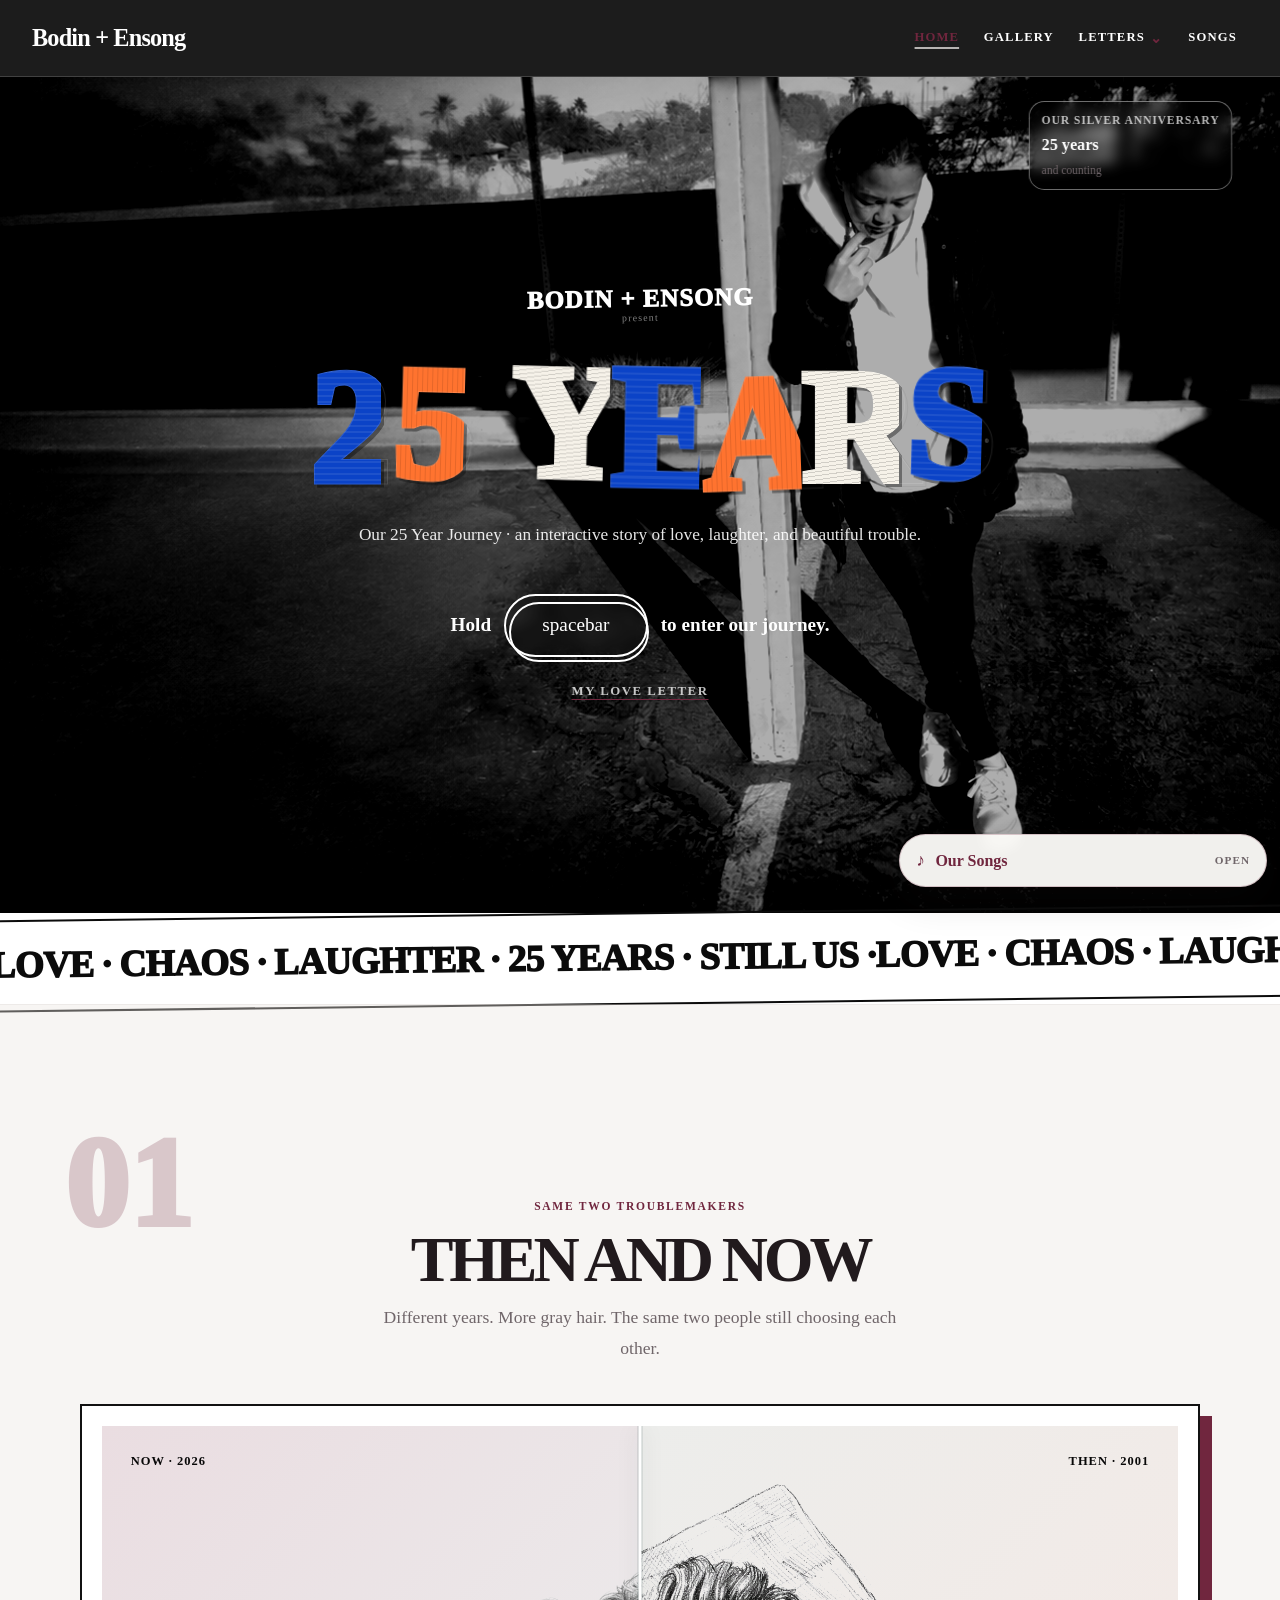
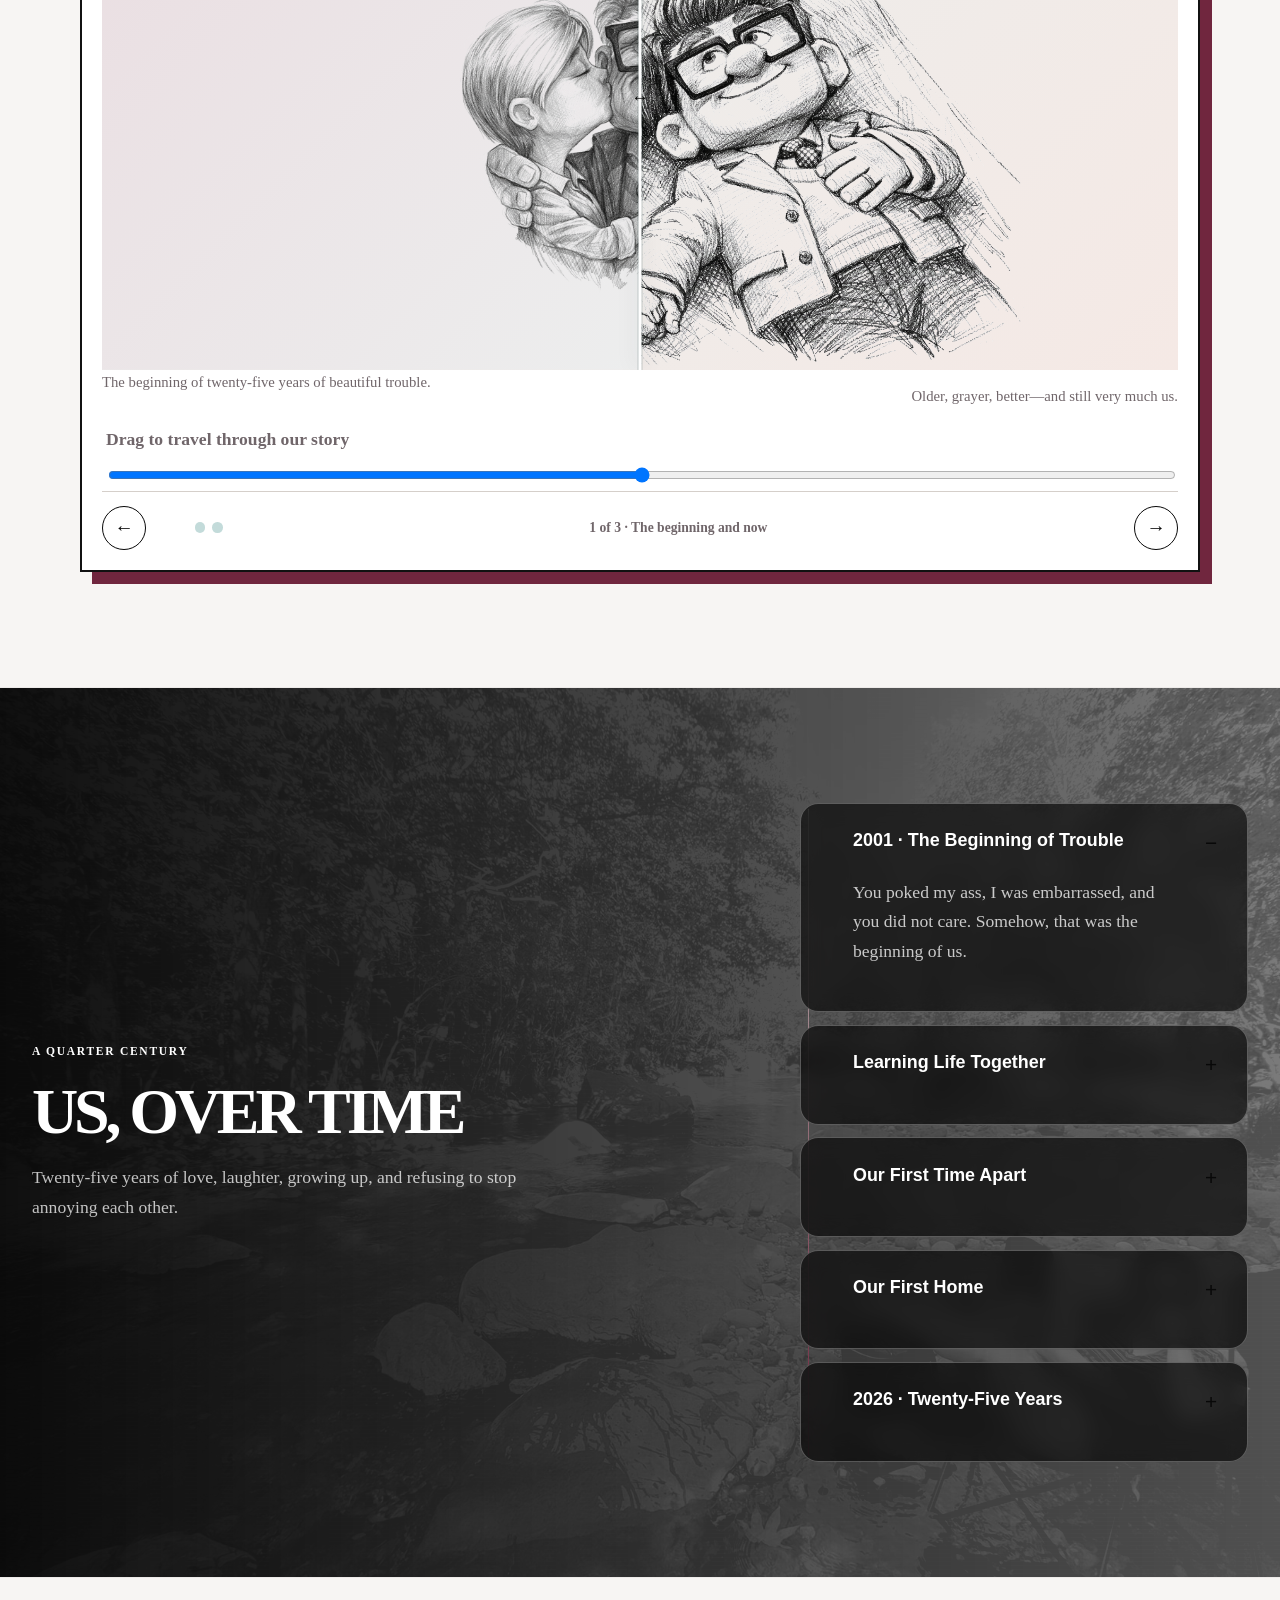
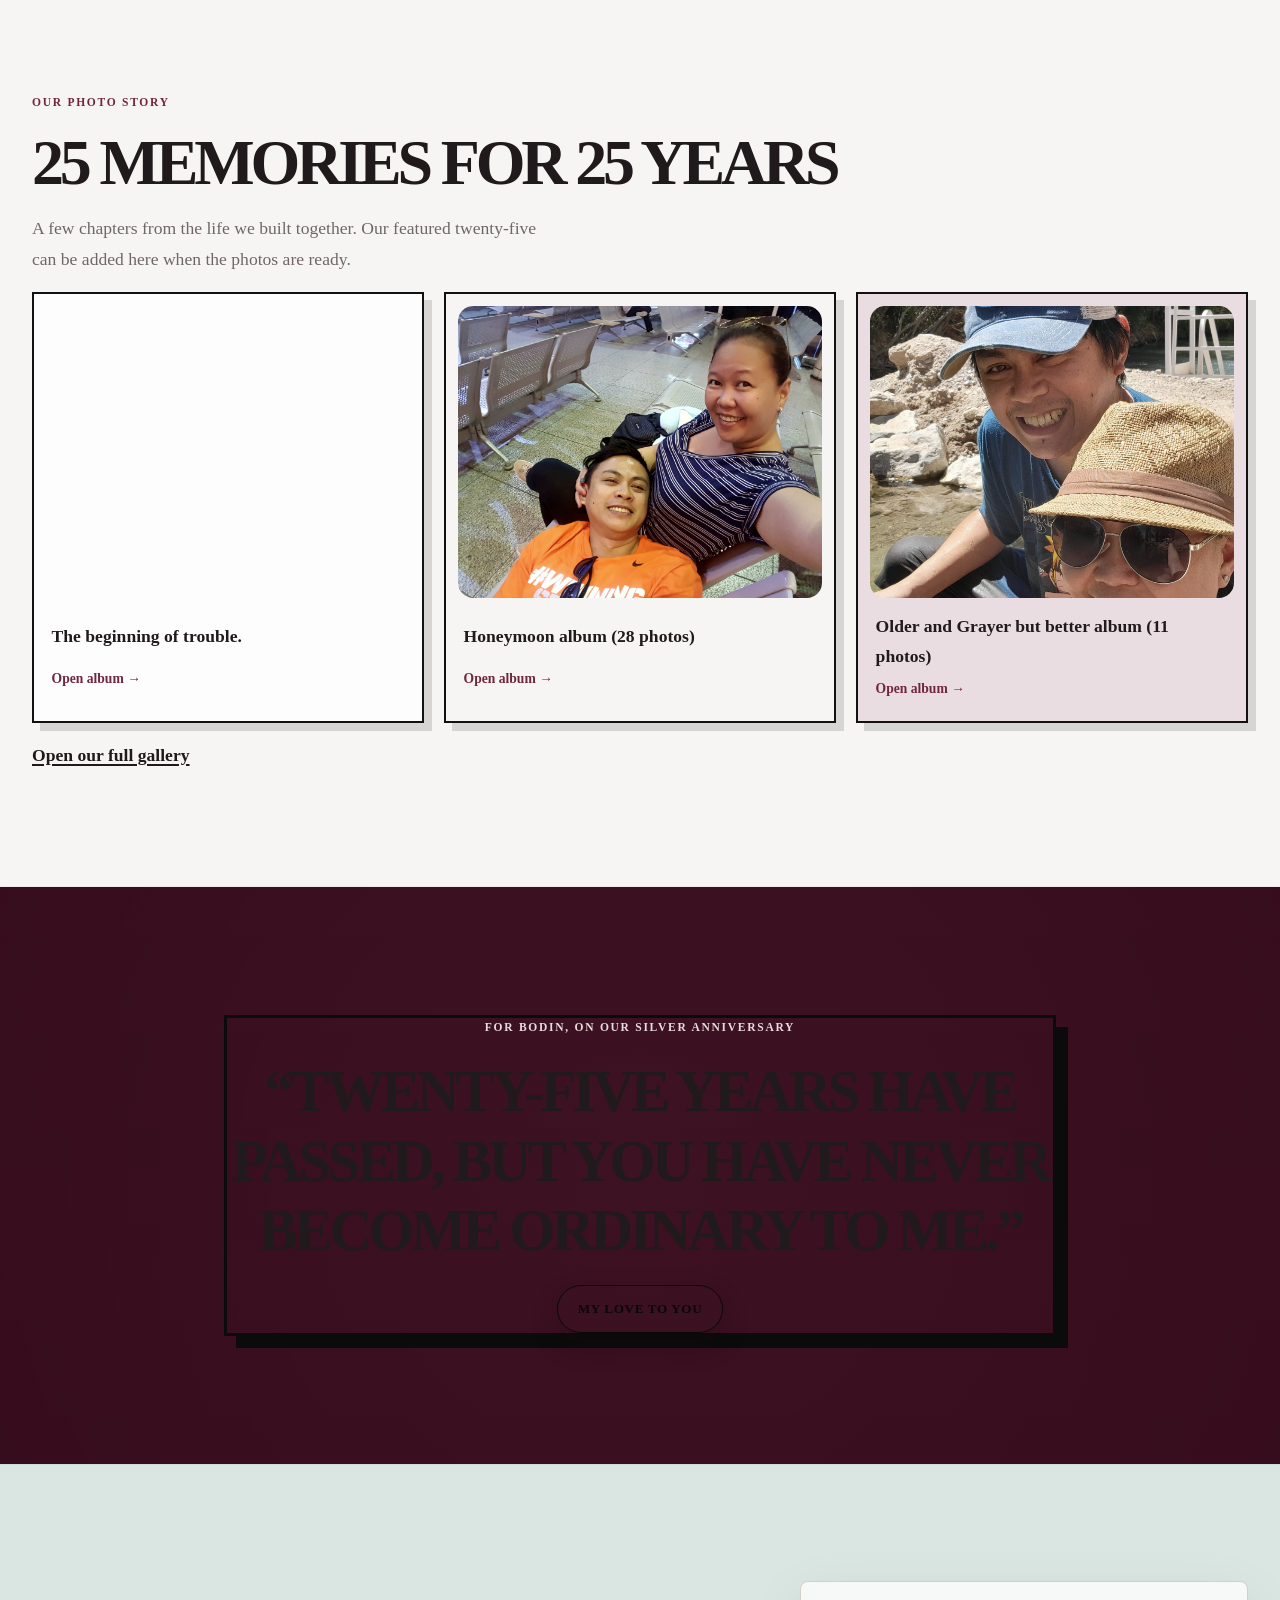
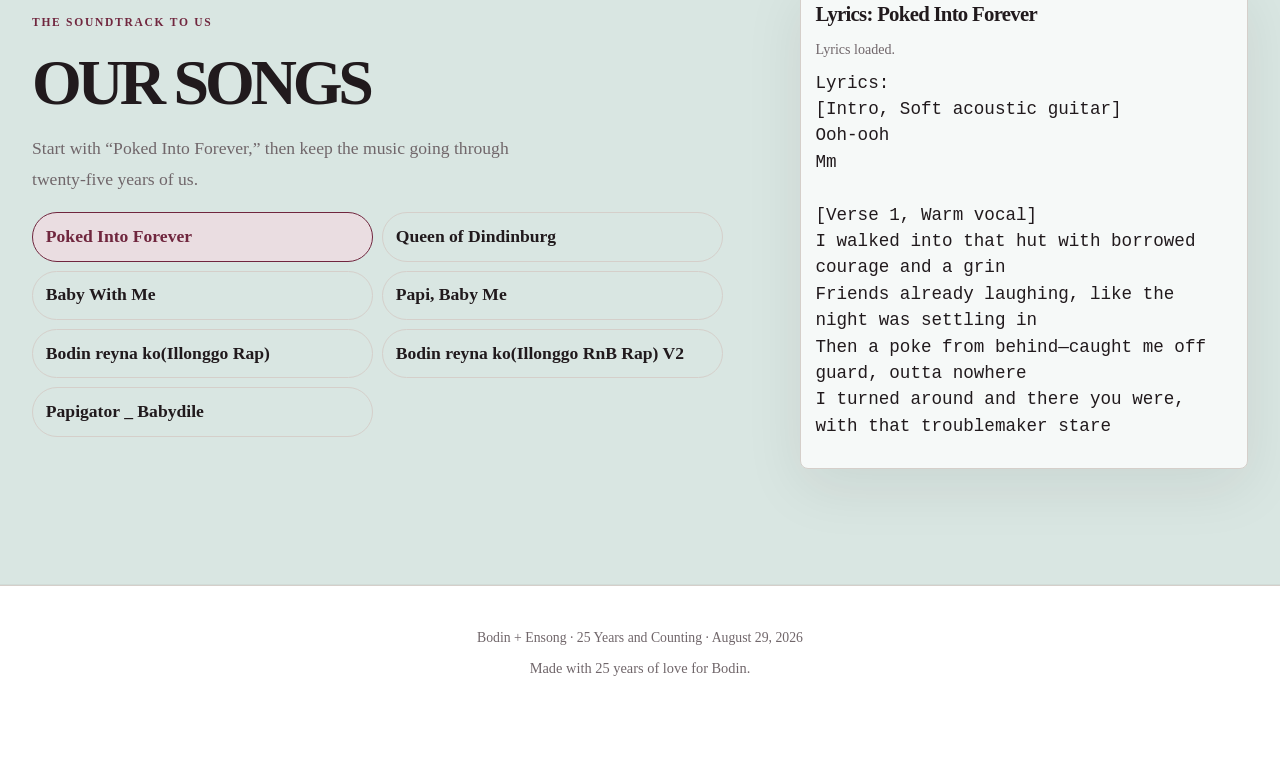
==== index.html @ a93c87f6 "Match kinetic recollection opening" ====
<!doctype html>
<html lang="en">
<head>
  <meta charset="utf-8">
  <meta name="viewport" content="width=device-width, initial-scale=1">
  <meta name="description" content="Bodin and Ensong celebrate 25 years together on August 29, 2026.">
  <meta name="theme-color" content="#0f6f6b">
  <meta property="og:title" content="25 Years of Us | Bodin + Ensong">
  <meta property="og:description" content="Twenty-five years of love, laughter, and beautiful trouble.">
  <meta property="og:type" content="website">
  <meta property="og:url" content="https://ensong0608.github.io/Bodin/">
  <meta property="og:image" content="https://ensong0608.github.io/Bodin/assets/images/bodin%26papold.png">
  <meta property="og:image:alt" content="Bodin and Ensong together">
  <meta name="twitter:card" content="summary_large_image">
  <title>25 Years of Us | Bodin + Ensong</title>
  <link rel="preload" as="image" href="assets/images/journey-hero-grain-v1.png">
  <link rel="stylesheet" href="assets/css/styles.css?v=20260829-pop2">
  <script defer src="assets/js/main.js?v=20260829-pop2"></script>
</head>
<body data-page="home">
  <a class="skip-link" href="#main-content">Skip to main content</a>

  <header class="site-header">
    <div class="container nav-wrap">
      <a class="brand js-brand" href="index.html">Bodin + You</a>
      <button class="menu-toggle" type="button" aria-expanded="false" aria-controls="site-nav" aria-label="Open navigation menu">
        <span></span><span></span><span></span>
      </button>
      <nav id="site-nav" class="site-nav" aria-label="Primary navigation">
        <a href="index.html" aria-current="page">Home</a>
        
        <a href="gallery.html">Gallery</a>
        <details class="nav-dropdown">
          <summary>Letters</summary>
          <div class="nav-dropdown-menu">
            <a href="letter.html">Anniversary Letter</a>
            <a href="birthday-letter.html">Birthday Letter</a>
          </div>
        </details>
        <a href="songs.html">Songs</a>
      </nav>
    </div>
  </header>

  <main id="main-content">
    
      <section class="journey-hero js-reveal">
        <div class="journey-backgrounds" role="img" aria-label="Grainy black-and-white memories of Bodin and Ensong">
          <div class="journey-bg is-active" style="background-image:url('assets/images/journey-hero-grain-v1.png')"></div>
          <div class="journey-bg" style="background-image:url('assets/images/memory-3-hk/20170715_190003.jpg')"></div>
          <div class="journey-bg" style="background-image:url('assets/images/Older%20and%20Grayer%20but%20better/493912560_10232565537775828_6919675917212718169_n.jpg')"></div>
          <div class="journey-bg" style="background-image:url('assets/images/older-and-grayer-but-better-06.jpg')"></div>
          <div class="journey-bg" style="background-image:url('assets/images/bodin%26papold.png')"></div>
        </div>
        <div class="journey-hero-grain" aria-hidden="true"></div>
        <div class="container journey-hero-content">
          <div class="journey-hero-copy">
            <div class="journey-signature"><strong>BODIN + ENSONG</strong><small>present</small></div>
            <h1 class="collage-title" aria-label="25 Years">
              <span class="collage-letter is-blue">2</span>
              <span class="collage-letter is-orange">5</span>
              <span class="collage-space" aria-hidden="true"></span>
              <span class="collage-letter is-paper">Y</span>
              <span class="collage-letter is-blue">E</span>
              <span class="collage-letter is-orange">A</span>
              <span class="collage-letter is-paper">R</span>
              <span class="collage-letter is-blue">S</span>
            </h1>
            <p class="journey-subtitle">Our 25 Year Journey · an interactive story of love, laughter, and beautiful trouble.</p>
            <div id="anniversaryCountdown" class="anniversary-countdown journey-countdown" role="status" aria-live="polite">
              <span class="countdown-kicker">Our silver anniversary</span>
              <strong id="anniversaryCountdownValue">August 29, 2026</strong>
              <span id="anniversaryCountdownLabel">25 years and counting</span>
            </div>
            <div class="journey-launch-row">
              <strong>Hold</strong>
              <button id="journeyLaunch" class="journey-launch" type="button" aria-label="Hold to enter our 25 year journey">
                <span class="journey-launch-progress" aria-hidden="true"></span>
                <span class="journey-launch-label">spacebar</span>
              </button>
              <strong>to enter our journey.</strong>
            </div>
            <a class="journey-love-link" href="letter.html">My Love Letter</a>
          </div>
        </div>
      </section>

      <div class="memory-marquee" aria-hidden="true">
        <div class="memory-marquee-track">
          <span>LOVE · CHAOS · LAUGHTER · 25 YEARS · STILL US · </span>
          <span>LOVE · CHAOS · LAUGHTER · 25 YEARS · STILL US · </span>
        </div>
      </div>

      <section id="our-story" class="page-section js-reveal">
        <div class="section-number" aria-hidden="true">01</div>
        <div class="container">
          <div class="section-heading centered-copy">
            <p class="eyebrow">Same two troublemakers</p>
            <h2>Then and now</h2>
            <p class="section-sub">Different years. More gray hair. The same two people still choosing each other.</p>
          </div>
          <div id="thenNowComparison" class="comparison-card js-reveal" style="--reveal: 50%;" tabindex="0" aria-label="Then and now photo comparison carousel">
            <div class="comparison-slides" aria-live="polite">
              <div class="comparison-slide is-active is-sketch" data-slide-title="The beginning and now">
                <div class="comparison-stage">
                  <div class="comparison-layer comparison-then"><img src="assets/images/bodin%26pap1stdate-cutout.png" alt="Bodin and Ensong near the beginning of their story" loading="lazy" decoding="async"><span class="comparison-label">Then · 2001</span></div>
                  <div class="comparison-layer comparison-now"><img src="assets/images/bodin%26papold-cutout.png" alt="Bodin and Ensong together twenty-five years later" loading="lazy" decoding="async"><span class="comparison-label">Now · 2026</span></div>
                  <span class="comparison-divider" aria-hidden="true"></span>
                </div>
                <div class="comparison-captions"><p>The beginning of twenty-five years of beautiful trouble.</p><p>Older, grayer, better—and still very much us.</p></div>
              </div>
              <div class="comparison-slide" data-slide-title="Honeymoon to today" hidden>
                <div class="comparison-stage">
                  <div class="comparison-layer comparison-then"><img src="assets/images/memory-3-hk/20170715_190003.jpg" alt="Bodin and Ensong during their honeymoon" loading="lazy" decoding="async"><span class="comparison-label">Then · Honeymoon</span></div>
                  <div class="comparison-layer comparison-now"><img src="assets/images/Older%20and%20Grayer%20but%20better/493912560_10232565537775828_6919675917212718169_n.jpg" alt="Bodin and Ensong together more recently" loading="lazy" decoding="async"><span class="comparison-label">Now · Still us</span></div>
                  <span class="comparison-divider" aria-hidden="true"></span>
                </div>
                <div class="comparison-captions"><p>A honeymoon adventure together.</p><p>Still finding reasons to smile side by side.</p></div>
              </div>
              <div class="comparison-slide" data-slide-title="Another chapter together" hidden>
                <div class="comparison-stage">
                  <div class="comparison-layer comparison-then"><img src="assets/images/memory-3-hk/20170719_155429.jpg" alt="Bodin and Ensong sharing an earlier adventure" loading="lazy" decoding="async"><span class="comparison-label">Then · Adventures</span></div>
                  <div class="comparison-layer comparison-now"><img src="assets/images/older-and-grayer-but-better-06.jpg" alt="Bodin and Ensong sharing a recent adventure" loading="lazy" decoding="async"><span class="comparison-label">Now · More stories</span></div>
                  <span class="comparison-divider" aria-hidden="true"></span>
                </div>
                <div class="comparison-captions"><p>Collecting stories wherever we went.</p><p>Twenty-five years in, still making new ones.</p></div>
              </div>
            </div>
            <label class="comparison-control" for="comparisonRange"><span>Drag to travel through our story</span><input id="comparisonRange" type="range" min="0" max="100" value="50" aria-label="Compare then and now"></label>
            <div class="comparison-nav">
              <button id="comparisonPrev" class="comparison-arrow" type="button" aria-label="Previous photo pair">←</button>
              <div id="comparisonDots" class="comparison-dots" aria-label="Choose a photo pair"></div>
              <span id="comparisonStatus" class="comparison-status">1 of 3 · The beginning and now</span>
              <button id="comparisonNext" class="comparison-arrow" type="button" aria-label="Next photo pair">→</button>
            </div>
          </div>
        </div>
      </section>

      <section class="page-section recollection-section js-reveal">
        <div class="recollection-backdrop" aria-hidden="true"></div>
        <div class="container section-grid">
          <div class="section-copy">
            <p class="eyebrow">A quarter century</p>
            <h2 class="js-timeline-title">Us, over time</h2>
            <p class="section-sub js-timeline-subtitle">Our version of romance: sarcastic, goofy, and serious when it counts.</p>
          </div>
          <ol id="timelineList" class="timeline-list" aria-label="Our relationship timeline">
            <li class="timeline-card"><span class="timeline-marker">2001</span><p>The beginning of trouble.</p></li>
          </ol>
        </div>
      </section>

      <section class="page-section js-reveal">
        <div class="container gallery-preview-section">
          <div class="section-copy">
            <p class="eyebrow">Our photo story</p>
            <h2>25 memories for 25 years</h2>
            <p class="section-sub">A few chapters from the life we built together. Our featured twenty-five can be added here when the photos are ready.</p>
            <div id="galleryPreview" class="preview-grid">
              <figure class="soft-card preview-card"><img src="assets/images/memory-1.svg" alt="Memory preview"><figcaption>The beginning of trouble.</figcaption></figure>
              <figure class="soft-card preview-card"><img src="assets/images/memory-2.svg" alt="Memory preview"><figcaption>We clean up nice.</figcaption></figure>
              <figure class="soft-card preview-card"><img src="assets/images/memory-3.svg" alt="Memory preview"><figcaption>Still hand in hand.</figcaption></figure>
            </div>
            <a class="text-link" href="gallery.html">Open our full gallery</a>
          </div>
        </div>
      </section>

      <section class="page-section anniversary-letter-preview js-reveal">
        <div class="container">
          <article class="letter-preview-card">
            <p class="eyebrow">For Bodin, on our silver anniversary</p>
            <blockquote>“Twenty-five years have passed, but you have never become ordinary to me.”</blockquote>
            <a class="button button-primary" href="letter.html">My Love to you</a>
          </article>
        </div>
      </section>

      <section id="songGallerySection" class="page-section js-reveal">
        <div class="container section-grid">
          <div class="section-copy">
            <p class="eyebrow">The soundtrack to us</p>
            <h2>Our songs</h2>
            <p class="section-sub">Start with “Poked Into Forever,” then keep the music going through twenty-five years of us.</p>
            <div id="songGalleryGrid" class="song-gallery-grid"></div>
          </div>
          <div class="section-copy">
            <article class="song-lyrics-card">
              <h3 id="songLyricsTitle">Lyrics</h3>
              <p id="songLyricsStatus" class="song-lyrics-status">Choose a song to view lyrics.</p>
              <pre id="songLyricsBody" class="song-lyrics-body"></pre>
            </article>
          </div>
        </div>
      </section>

    <noscript>
      <section class="page-section">
        <div class="container">
          <h2>JavaScript is disabled</h2>
          <p>This site needs JavaScript for dynamic content from <code>assets/data/content.json</code>.</p>
        </div>
      </section>
    </noscript>
  </main>

  <footer class="site-footer">
    <div class="container">
      <p><span class="js-footer-text">Bodin + Ensong · 25 Years and Counting</span> · <time class="js-date" datetime="2026-08-29">August 29, 2026</time></p>
      <p class="privacy-note js-privacy-note">Made with love for Bodin.</p>
    </div>
  </footer>
</body>
</html>
---- assets/css/styles.css ----
﻿:root {
  --bg: #f8f3ef;
  --bg-soft: #eee5e1;
  --ink: #271e23;
  --muted: #695d63;
  --accent: #762942;
  --accent-soft: #ead7dd;
  --accent-cool: #7f7279;
  --line: #d7c9c8;
  --surface: #fffdfb;
  --surface-strong: #f3e9e6;
  --silver: #b8b5b7;
  --silver-light: #eceaec;
  --burgundy-deep: #54182d;
  --radius-card: 18px;
  --radius-soft: 16px;
  --shadow-soft: 0 10px 24px rgba(32, 34, 37, 0.08);
  --shadow-card: 0 14px 30px rgba(32, 34, 37, 0.11);
  --ring: 0 0 0 3px rgba(118, 41, 66, 0.28);
}

* {
  box-sizing: border-box;
}

html {
  scroll-behavior: smooth;
}

body {
  margin: 0;
  color: var(--ink);
  font-family: "Trebuchet MS", "Segoe UI", Arial, sans-serif;
  font-size: clamp(1rem, 0.95rem + 0.35vw, 1.1rem);
  line-height: 1.65;
  background-color: var(--bg);
  background-image:
    radial-gradient(circle at 8% 12%, rgba(255, 255, 255, 0.88), transparent 34%),
    radial-gradient(circle at 88% 80%, rgba(224, 208, 211, 0.65), transparent 38%),
    radial-gradient(circle at 74% 22%, rgba(184, 181, 183, 0.2), transparent 24%),
    linear-gradient(180deg, rgba(255, 255, 255, 0.24), rgba(255, 255, 255, 0.03)),
    repeating-linear-gradient(45deg, rgba(0, 0, 0, 0.018) 0 1px, transparent 1px 4px),
    repeating-linear-gradient(-45deg, rgba(255, 255, 255, 0.04) 0 1px, transparent 1px 6px);
}

img,
svg {
  max-width: 100%;
  display: block;
}

a {
  color: inherit;
}

p {
  margin: 0;
}

p + p {
  margin-top: 0.9rem;
}

code {
  background: #f2ebe2;
  border-radius: 6px;
  padding: 0.1rem 0.3rem;
}

.container {
  width: min(100% - 1.5rem, 72rem);
  margin-inline: auto;
}

.skip-link {
  position: absolute;
  left: -1000px;
}

.skip-link:focus {
  left: 1rem;
  top: 1rem;
  z-index: 200;
  background: var(--ink);
  color: #fff;
  padding: 0.55rem 0.75rem;
  border-radius: 8px;
}

.site-header {
  position: sticky;
  top: 0;
  z-index: 60;
  border-bottom: 1px solid var(--line);
  background: rgba(248, 243, 239, 0.94);
  backdrop-filter: blur(8px);
}

.nav-wrap {
  min-height: 4.25rem;
  display: flex;
  align-items: center;
  gap: 0.55rem;
}

.brand {
  margin-right: auto;
  text-decoration: none;
  font-size: clamp(1.1rem, 1rem + 0.7vw, 1.5rem);
  font-weight: 800;
  letter-spacing: 0.02em;
}

.menu-toggle,
.button,
.lightbox-control,
.gallery-trigger {
  font: inherit;
}

.menu-toggle {
  width: 2.8rem;
  height: 2.8rem;
  border: 1px solid var(--line);
  border-radius: 12px;
  background: var(--surface);
  display: grid;
  place-content: center;
  gap: 0.25rem;
  cursor: pointer;
}

.menu-toggle span {
  width: 1.1rem;
  height: 2px;
  background: var(--ink);
  border-radius: 2px;
}

.site-nav {
  position: fixed;
  inset: 4.3rem 0 auto 0;
  transform: translateY(-120%);
  transition: transform 260ms ease;
  background: var(--surface);
  border-bottom: 1px solid var(--line);
  display: grid;
  gap: 0.3rem;
  padding: 0.85rem;
  box-shadow: var(--shadow-card);
}

.site-nav[data-open="true"] {
  transform: translateY(0);
}

.site-nav a {
  min-height: 2.7rem;
  display: inline-flex;
  align-items: center;
  justify-content: center;
  border-radius: 999px;
  text-decoration: none;
  padding: 0.55rem 0.95rem;
  border: 1px solid transparent;
  color: var(--muted);
  font-weight: 700;
}

.site-nav a:hover,
.site-nav a:focus-visible,
.site-nav a[aria-current="page"] {
  color: var(--ink);
  background: #fff;
  border-color: var(--line);
}

.page-section {
  padding: clamp(2.8rem, 7vw, 5rem) 0;
}

.page-section:nth-of-type(odd) {
  background: linear-gradient(180deg, rgba(255, 255, 255, 0.2), rgba(255, 255, 255, 0));
}

.page-section:nth-of-type(even) {
  background: linear-gradient(180deg, rgba(232, 218, 220, 0.32), rgba(255, 255, 255, 0.08));
}

.section-grid {
  display: grid;
  gap: 1.5rem;
  align-items: center;
}

.section-copy {
  display: grid;
  gap: 0.95rem;
}

.section-sub {
  color: var(--muted);
  max-width: 60ch;
}

.eyebrow {
  margin: 0;
  color: var(--accent);
  font-size: 0.79rem;
  font-weight: 800;
  letter-spacing: 0.14em;
  text-transform: uppercase;
}

.display,
h1 {
  margin: 0;
  line-height: 1.08;
  font-weight: 900;
  font-size: clamp(2rem, 8.5vw, 4rem);
  letter-spacing: -0.015em;
  color: #1c2030;
}

h2 {
  margin: 0;
  line-height: 1.12;
  font-size: clamp(1.5rem, 6vw, 2.7rem);
  letter-spacing: -0.01em;
}

h3 {
  margin: 0;
  font-size: clamp(1.05rem, 2.8vw, 1.3rem);
}

.lead {
  max-width: 62ch;
  font-size: clamp(1.05rem, 2.8vw, 1.25rem);
  color: #3b3d41;
}

.hero-section {
  padding-top: clamp(3rem, 8vw, 6rem);
  background:
    radial-gradient(circle at 88% 10%, rgba(118, 41, 66, 0.17), transparent 32%),
    radial-gradient(circle at 8% 85%, rgba(184, 181, 183, 0.26), transparent 30%),
    linear-gradient(145deg, rgba(255, 255, 255, 0.28), rgba(232, 225, 227, 0.14));
}

.anniversary-title-row {
  display: flex;
  align-items: center;
  gap: clamp(0.8rem, 3vw, 1.25rem);
}

.anniversary-mark {
  flex: 0 0 auto;
  width: clamp(4.75rem, 18vw, 6.5rem);
  aspect-ratio: 1;
  border-radius: 50%;
  border: 1px solid #aaa4a8;
  display: grid;
  place-content: center;
  text-align: center;
  color: var(--burgundy-deep);
  background:
    radial-gradient(circle at 32% 25%, #fff, transparent 25%),
    linear-gradient(145deg, #f8f7f8, #c5c0c3 52%, #f0edef);
  box-shadow:
    inset 0 0 0 4px rgba(255, 255, 255, 0.42),
    0 14px 30px rgba(84, 24, 45, 0.18);
  transform: rotate(-5deg);
}

.anniversary-mark strong,
.anniversary-mark small {
  display: block;
  line-height: 0.9;
}

.anniversary-mark strong {
  font-family: Georgia, "Times New Roman", serif;
  font-size: clamp(2rem, 8vw, 3rem);
}

.anniversary-mark small {
  margin-top: 0.28rem;
  font-size: 0.62rem;
  font-weight: 900;
  letter-spacing: 0.16em;
  text-transform: uppercase;
}

.anniversary-countdown {
  width: fit-content;
  display: grid;
  gap: 0.08rem;
  border-left: 4px solid var(--accent);
  border-radius: 0 12px 12px 0;
  padding: 0.65rem 0.9rem;
  background: rgba(255, 253, 251, 0.76);
  box-shadow: var(--shadow-soft);
}

.anniversary-countdown strong {
  color: var(--burgundy-deep);
  font-size: clamp(1.15rem, 4vw, 1.45rem);
}

.countdown-kicker,
.anniversary-countdown > span:last-child {
  color: var(--muted);
  font-size: 0.82rem;
}

.countdown-kicker {
  font-weight: 800;
  letter-spacing: 0.08em;
  text-transform: uppercase;
}

.anniversary-countdown.is-celebrating {
  border-left-color: #aaa4a8;
  background: linear-gradient(135deg, #fff, var(--silver-light));
}

.section-art {
  justify-self: center;
  width: min(100%, 26rem);
  position: relative;
  margin-inline: auto;
}

.illustration {
  width: 100%;
  filter: drop-shadow(0 8px 16px rgba(50, 37, 29, 0.12));
  transform: translate3d(0, var(--parallax-y, 0px), 0);
  will-change: transform;
  margin-inline: auto;
}

.illustration.small {
  width: min(66vw, 15rem);
}

.cta-row {
  display: flex;
  flex-wrap: wrap;
  gap: 0.65rem;
  margin-top: 0.4rem;
}

.button {
  min-height: 2.75rem;
  display: inline-flex;
  align-items: center;
  justify-content: center;
  border-radius: 999px;
  border: 1px solid transparent;
  text-decoration: none;
  padding: 0.65rem 1.15rem;
  font-weight: 800;
  letter-spacing: 0.01em;
  cursor: pointer;
  transition: transform 180ms ease, box-shadow 180ms ease, background-color 180ms ease;
}

.button-primary {
  background: linear-gradient(135deg, var(--accent), #9a3d59);
  color: #fff;
  box-shadow: 0 12px 24px rgba(84, 24, 45, 0.25);
}

.button-primary:hover,
.button-primary:focus-visible {
  background: var(--burgundy-deep);
  transform: translateY(-1px);
}

.button-secondary {
  background: linear-gradient(180deg, #fff, var(--silver-light));
  color: #44383e;
  border-color: #c8c1c5;
  box-shadow: var(--shadow-soft);
}

.button-secondary:hover,
.button-secondary:focus-visible {
  background: #fff;
  transform: translateY(-1px);
}

.text-link {
  font-weight: 800;
  color: #5b382b;
  text-decoration-thickness: 2px;
  text-underline-offset: 0.17rem;
}

.text-link:hover,
.text-link:focus-visible {
  color: #43261c;
}

.soft-card,
.gallery-card,
.timeline-card,
.letter-card {
  border-radius: var(--radius-card);
  border: 1px solid var(--line);
  background: var(--surface);
  box-shadow: var(--shadow-card);
}

.soft-card {
  padding: 1rem;
  background: linear-gradient(180deg, #fffefc, #f7efec);
}

.highlight-grid .soft-card:nth-child(2n) {
  background: linear-gradient(180deg, #fff, #eeebed);
}

.highlight-grid {
  display: grid;
  gap: 0.85rem;
  grid-template-columns: 1fr;
}

.mini-list {
  list-style: none;
  padding: 0;
  margin: 0;
  display: grid;
  gap: 0.6rem;
}

.mini-item {
  border-radius: var(--radius-soft);
  border: 1px solid #d4c5b0;
  background: linear-gradient(180deg, #fff9f1, #ffefd8);
  padding: 0.8rem 0.95rem;
}

.preview-grid {
  display: grid;
  gap: 0.8rem;
  grid-template-columns: 1fr;
}

.preview-card {
  overflow: hidden;
  padding: 0;
}

.preview-card img,
.preview-card video {
  aspect-ratio: 4 / 3;
  object-fit: cover;
  width: 100%;
}

.preview-card figcaption {
  padding: 0.7rem 0.85rem;
  color: var(--muted);
}

.section-heading {
  margin-bottom: 1.5rem;
}

.centered-copy {
  display: grid;
  justify-items: center;
  gap: 0.65rem;
  text-align: center;
}

.centered-copy .section-sub {
  margin-inline: auto;
}

.then-now-grid {
  display: grid;
  gap: 1rem;
  align-items: center;
}

.then-now-card {
  margin: 0;
  border: 1px solid var(--line);
  border-radius: var(--radius-card);
  background: linear-gradient(160deg, #fff, #f2e9e7);
  box-shadow: var(--shadow-card);
  overflow: hidden;
}

.then-now-image-wrap {
  position: relative;
  min-height: 17rem;
  display: grid;
  place-items: end center;
  padding: 1rem 1rem 0;
  overflow: hidden;
  background:
    radial-gradient(circle at 50% 60%, rgba(255, 255, 255, 0.9), transparent 43%),
    linear-gradient(145deg, var(--silver-light), #d8ced1);
}

.then-now-card img {
  width: 100%;
  max-height: 23rem;
  object-fit: contain;
  object-position: bottom center;
}

.then-now-card figcaption {
  padding: 0.85rem 1rem 1rem;
  color: var(--muted);
  text-align: center;
}

.photo-year {
  position: absolute;
  left: 0.75rem;
  top: 0.75rem;
  border: 1px solid rgba(84, 24, 45, 0.2);
  border-radius: 999px;
  padding: 0.35rem 0.7rem;
  background: rgba(255, 253, 251, 0.9);
  color: var(--burgundy-deep);
  font-size: 0.8rem;
  font-weight: 900;
  letter-spacing: 0.05em;
}

.then-now-connector {
  justify-self: center;
  color: var(--accent);
  font-size: 2rem;
  filter: drop-shadow(0 4px 8px rgba(84, 24, 45, 0.18));
}

.timeline-list {
  list-style: none;
  margin: 0;
  padding: 0;
  display: grid;
  gap: 1rem;
  position: relative;
  width: 100%;
}

.timeline-list::before {
  content: "";
  position: absolute;
  left: 1.06rem;
  top: 0.35rem;
  bottom: 0.35rem;
  width: 2px;
  background: linear-gradient(var(--line), #cab9a6);
}

.timeline-card {
  position: relative;
  padding: 1rem 1rem 1rem 2.2rem;
}

.timeline-card::before {
  content: "";
  position: absolute;
  left: 0.72rem;
  top: 1.25rem;
  width: 0.72rem;
  height: 0.72rem;
  border-radius: 50%;
  background: var(--accent-cool);
  box-shadow: 0 0 0 4px rgba(79, 114, 255, 0.2);
}

.timeline-marker {
  display: inline-block;
  font-size: 1.06rem;
  font-weight: 800;
  margin-bottom: 0.3rem;
}

.tiny-doodle {
  width: 1.6rem;
  margin-top: 0.5rem;
  opacity: 0.85;
}

.gallery-grid {
  display: grid;
  gap: 0.85rem;
  grid-template-columns: 1fr;
}

.gallery-card {
  margin: 0;
  overflow: hidden;
  transition: transform 180ms ease, box-shadow 180ms ease;
}

.gallery-card:hover,
.gallery-card:focus-within {
  transform: translateY(-2px);
  box-shadow: 0 20px 36px rgba(43, 49, 95, 0.2);
}

.gallery-trigger {
  width: 100%;
  border: 0;
  padding: 0;
  background: transparent;
  cursor: pointer;
}

.gallery-trigger img,
.gallery-trigger video {
  width: 100%;
  aspect-ratio: 4 / 3;
  object-fit: cover;
  transition: transform 240ms ease;
}

.gallery-trigger:hover img,
.gallery-trigger:focus-visible img,
.gallery-trigger:hover video,
.gallery-trigger:focus-visible video {
  transform: scale(1.03);
}

.gallery-card figcaption {
  padding: 0.75rem 0.9rem;
  color: var(--muted);
}

.lightbox {
  position: fixed;
  inset: 0;
  display: grid;
  place-items: center;
  background: rgba(15, 16, 18, 0.88);
  padding: 0.75rem;
  z-index: 90;
}

.lightbox[hidden] {
  display: none;
}

.lightbox-panel {
  width: min(100%, 58rem);
  border-radius: 18px;
  border: 1px solid #bda68d;
  background: #fff9f0;
  box-shadow: 0 26px 42px rgba(0, 0, 0, 0.35);
  padding: 0.8rem;
}

.lightbox-actions {
  display: flex;
  gap: 0.4rem;
  flex-wrap: wrap;
  margin-bottom: 0.6rem;
}

.lightbox-control {
  min-height: 2.55rem;
  border-radius: 999px;
  border: 1px solid var(--line);
  background: #fff;
  padding: 0.5rem 0.95rem;
  cursor: pointer;
  font-weight: 700;
}

#lightboxImage,
#lightboxVideo {
  width: 100%;
  max-height: 72vh;
  object-fit: contain;
  border-radius: 12px;
}

#lightboxCaption {
  margin-top: 0.5rem;
  color: #4f4f51;
  text-align: center;
}

.read-progress {
  position: fixed;
  top: 0;
  left: 0;
  width: 100%;
  height: 3px;
  z-index: 120;
  background: transparent;
}

#readProgressBar {
  width: 0;
  height: 100%;
  display: block;
  background: linear-gradient(90deg, var(--accent), #f4a15f);
}

.letter-card {
  max-width: 46rem;
  margin-inline: auto;
  padding: clamp(1.2rem, 4vw, 2rem);
  background:
    radial-gradient(circle at 90% 12%, rgba(118, 41, 66, 0.1), transparent 24%),
    radial-gradient(circle at 8% 90%, rgba(184, 181, 183, 0.18), transparent 26%),
    linear-gradient(180deg, #fffefb, #f7efec);
}

.letter-card h1 {
  font-size: clamp(1.8rem, 6vw, 2.8rem);
  margin-bottom: 0.6rem;
}

.letter-date {
  margin-bottom: 0.45rem;
  color: var(--accent);
  font-size: 0.8rem;
  font-weight: 900;
  letter-spacing: 0.1em;
  text-transform: uppercase;
}

.anniversary-letter-preview {
  background:
    linear-gradient(rgba(84, 24, 45, 0.78), rgba(84, 24, 45, 0.82)),
    radial-gradient(circle at center, #9b5268, var(--burgundy-deep)) !important;
}

.letter-preview-card {
  max-width: 52rem;
  margin-inline: auto;
  display: grid;
  justify-items: center;
  gap: 1.2rem;
  text-align: center;
  color: #fff;
}

.letter-preview-card .eyebrow {
  color: #eadadd;
}

.letter-preview-card blockquote {
  margin: 0;
  font-family: Georgia, "Times New Roman", serif;
  font-size: clamp(1.45rem, 5vw, 2.45rem);
  line-height: 1.35;
}

.letter-preview-card .button-primary {
  color: var(--burgundy-deep);
  background: linear-gradient(135deg, #fff, var(--silver-light));
  box-shadow: 0 12px 26px rgba(24, 8, 14, 0.3);
}

.signature-flourish {
  width: min(12rem, 40vw);
  margin-top: 1rem;
}

.letter-switcher {
  max-width: 46rem;
  margin: 1rem auto 0;
  display: flex;
  flex-wrap: wrap;
  align-items: center;
  justify-content: space-between;
  gap: 0.8rem;
  border: 1px solid var(--line);
  border-radius: var(--radius-soft);
  padding: 0.9rem 1rem;
  background: rgba(255, 253, 251, 0.82);
  box-shadow: var(--shadow-soft);
}

.letter-switcher p {
  color: var(--muted);
}

.site-footer {
  border-top: 1px solid var(--line);
  padding: 1.4rem 0 1.8rem;
  text-align: center;
  color: var(--muted);
}

.privacy-note {
  margin: 0.4rem auto 0;
  font-size: 0.9rem;
  max-width: 60ch;
}

.music-player {
  position: fixed;
  left: 50%;
  transform: translateX(-50%);
  bottom: 0.75rem;
  z-index: 130;
  width: min(92vw, 22rem);
  background: rgba(255, 253, 249, 0.96);
  border: 1px solid var(--line);
  border-radius: 14px;
  box-shadow: var(--shadow-card);
  padding: 0.65rem;
  backdrop-filter: blur(6px);
}

.music-label {
  display: block;
  font-size: 0.8rem;
  font-weight: 700;
  color: var(--muted);
  margin-bottom: 0.25rem;
}

.music-select {
  width: 100%;
  min-height: 2.4rem;
  border: 1px solid var(--line);
  border-radius: 10px;
  background: #fff;
  padding: 0.45rem 0.6rem;
  font: inherit;
  color: var(--ink);
}

.music-now-playing {
  margin: 0.45rem 0;
  font-size: 0.9rem;
}

.music-track-controls {
  display: grid;
  grid-template-columns: repeat(4, minmax(0, 1fr));
  gap: 0.35rem;
  margin: 0 0 0.45rem;
}

.music-track-button {
  min-height: 2rem;
  border-radius: 9px;
  border: 1px solid var(--line);
  background: #fff;
  color: var(--ink);
  font: inherit;
  font-size: 0.82rem;
  font-weight: 700;
  cursor: pointer;
}

.music-audio {
  width: 100%;
  min-height: 2.4rem;
}

.music-lyrics-toggle {
  margin-top: 0.4rem;
  width: 100%;
  min-height: 2.35rem;
  border-radius: 10px;
  border: 1px solid var(--line);
  background: #fff;
  font: inherit;
  font-weight: 700;
  color: var(--ink);
  cursor: pointer;
}

.music-lyrics-panel {
  margin-top: 0.45rem;
  border: 1px solid var(--line);
  border-radius: 10px;
  background: #fff;
  padding: 0.5rem;
}

.music-lyrics-status {
  margin: 0 0 0.35rem;
  font-size: 0.8rem;
  color: var(--muted);
}

.music-lyrics-body {
  max-height: 9rem;
  overflow: auto;
  font-size: 0.86rem;
  line-height: 1.45;
}

.music-lyrics-text {
  margin: 0;
  font: inherit;
  white-space: pre-wrap;
}

.music-lyric-line {
  margin: 0 0 0.2rem;
  padding: 0.1rem 0.3rem;
  border-radius: 6px;
}

.music-lyric-line.is-current {
  background: var(--accent-soft);
  color: #3f1d17;
}

.song-gallery-grid {
  display: grid;
  grid-template-columns: 1fr;
  gap: 0.55rem;
}

.song-track-button {
  min-height: 2.5rem;
  border: 1px solid var(--line);
  border-radius: 11px;
  background: #fff;
  color: var(--ink);
  font: inherit;
  font-weight: 700;
  text-align: left;
  padding: 0.55rem 0.8rem;
  cursor: pointer;
}

.song-track-button.is-active {
  border-color: #f2c7a5;
  background: var(--accent-soft);
  color: #52261f;
}

.song-lyrics-card {
  border-radius: var(--radius-card);
  border: 1px solid var(--line);
  background: var(--surface);
  box-shadow: var(--shadow-card);
  padding: 0.9rem;
}

.song-lyrics-status {
  margin: 0.4rem 0 0.5rem;
  font-size: 0.88rem;
  color: var(--muted);
}

.song-lyrics-body {
  margin: 0;
  max-height: 24rem;
  overflow: auto;
  white-space: pre-wrap;
  line-height: 1.5;
}

.songs-accordion {
  border: 1px solid var(--line);
  border-radius: var(--radius-card);
  background: var(--surface);
  box-shadow: var(--shadow-soft);
  overflow: hidden;
}

.songs-accordion + .songs-accordion {
  margin-top: 0.8rem;
}

.songs-accordion summary {
  cursor: pointer;
  font-weight: 800;
  padding: 0.85rem 1rem;
  background: linear-gradient(180deg, #fffefb, #fff5e8);
}

.songs-accordion[open] summary {
  border-bottom: 1px solid var(--line);
}

.songs-accordion-body {
  padding: 0.9rem;
  display: grid;
  gap: 0.9rem;
}

.song-download-list {
  display: grid;
  gap: 0.55rem;
}

.song-download-link {
  min-height: 2.5rem;
  display: inline-flex;
  align-items: center;
  border: 1px solid var(--line);
  border-radius: 11px;
  background: #fff;
  color: var(--ink);
  font-weight: 700;
  text-decoration: none;
  padding: 0.55rem 0.8rem;
}

.song-download-link:hover,
.song-download-link:focus-visible {
  background: #fff7ee;
}

.songs-carousel {
  width: min(100%, 19rem);
  border: 1px solid var(--line);
  border-radius: var(--radius-card);
  background: linear-gradient(180deg, #fffefc, #fff5e8);
  box-shadow: var(--shadow-card);
  padding: 0.65rem;
}

.songs-carousel-frame {
  border-radius: 12px;
  overflow: hidden;
  background: #f4eee7;
}

.songs-carousel-image {
  width: 100%;
  aspect-ratio: 4 / 3;
  object-fit: cover;
  display: block;
}

.songs-carousel-controls {
  display: grid;
  grid-template-columns: auto 1fr auto;
  gap: 0.5rem;
  align-items: center;
  margin-top: 0.55rem;
}

.songs-carousel-button {
  min-height: 2.15rem;
  border: 1px solid var(--line);
  border-radius: 999px;
  background: #fff;
  color: var(--ink);
  font: inherit;
  font-weight: 700;
  padding: 0.35rem 0.75rem;
  cursor: pointer;
}

.songs-carousel-caption {
  margin: 0;
  font-size: 0.88rem;
  color: var(--muted);
  text-align: center;
  line-height: 1.35;
}

@media (max-width: 40rem) {
  .music-player {
    width: min(78vw, 15.75rem);
    bottom: 0.35rem;
    border-radius: 10px;
    padding: 0.3rem;
  }

  .music-label {
    font-size: 0.68rem;
    margin-bottom: 0.08rem;
  }

  .music-select {
    min-height: 1.8rem;
    border-radius: 7px;
    padding: 0.2rem 0.45rem;
    font-size: 0.75rem;
  }

  .music-now-playing {
    display: none;
  }

  .music-audio {
    min-height: 1.45rem;
  }

  .music-lyrics-toggle {
    margin-top: 0.2rem;
    min-height: 1.55rem;
    border-radius: 7px;
    font-size: 0.72rem;
  }

  .music-lyrics-panel {
    margin-top: 0.2rem;
    border-radius: 7px;
    padding: 0.28rem;
  }

  .music-lyrics-status {
    font-size: 0.68rem;
    margin-bottom: 0.16rem;
  }

  .music-lyrics-body {
    max-height: 5rem;
    font-size: 0.7rem;
    line-height: 1.3;
  }
}

.js-reveal {
  opacity: 0;
  transform: translateY(12px);
  transition: opacity 500ms ease, transform 500ms ease;
}

.js-reveal.is-visible {
  opacity: 1;
  transform: translateY(0);
}

.js-float {
  animation: float-bob 6.2s ease-in-out infinite;
}

@keyframes float-bob {
  0%,
  100% {
    transform: translate3d(0, var(--parallax-y, 0px), 0);
  }

  50% {
    transform: translate3d(0, calc(var(--parallax-y, 0px) - 5px), 0);
  }
}

:focus-visible {
  outline: none;
  box-shadow: var(--ring);
}

@media (min-width: 48rem) {
  .container {
    width: min(100% - 2.4rem, 72rem);
  }

  .menu-toggle {
    display: none;
  }

  .site-nav {
    position: static;
    inset: auto;
    transform: none;
    transition: none;
    display: flex;
    align-items: center;
    gap: 0.45rem;
    background: transparent;
    border: 0;
    box-shadow: none;
    padding: 0;
  }

  .music-player {
    left: auto;
    right: 0.75rem;
    transform: none;
  }

  .section-grid {
    grid-template-columns: minmax(0, 1fr) minmax(240px, 28rem);
    gap: 2rem;
  }

  .section-grid-flip .section-copy {
    order: 2;
  }

  .section-grid-flip .section-art {
    order: 1;
  }

  .section-grid.section-grid-flip {
    grid-template-columns: minmax(240px, 28rem) minmax(0, 1fr);
  }

  .highlight-grid {
    grid-template-columns: repeat(2, minmax(0, 1fr));
  }

  .preview-grid {
    grid-template-columns: repeat(2, minmax(0, 1fr));
  }

  .then-now-grid {
    grid-template-columns: minmax(0, 1fr) auto minmax(0, 1fr);
  }

  .gallery-grid {
    grid-template-columns: repeat(2, minmax(0, 1fr));
  }

  .song-gallery-grid {
    grid-template-columns: repeat(2, minmax(0, 1fr));
  }
}

@media (min-width: 64rem) {
  .preview-grid {
    grid-template-columns: repeat(3, minmax(0, 1fr));
  }

  .gallery-grid {
    grid-template-columns: repeat(3, minmax(0, 1fr));
  }
}

@media (prefers-reduced-motion: reduce) {
  html {
    scroll-behavior: auto;
  }

  *,
  *::before,
  *::after {
    animation: none !important;
    transition: none !important;
  }

  .js-reveal {
    opacity: 1;
    transform: none;
  }
}

/* Modern heirloom design */
:root {
  --bg: #f4f1ec;
  --bg-soft: #e9e5df;
  --ink: #211a1d;
  --muted: #70666a;
  --accent: #70263e;
  --accent-soft: #eadde1;
  --accent-cool: #8c8789;
  --line: #d5cfca;
  --surface: #fbfaf7;
  --surface-strong: #efeae5;
  --silver: #b7b4b2;
  --silver-light: #eeece9;
  --burgundy-deep: #4b1428;
  --radius-card: 8px;
  --radius-soft: 6px;
  --shadow-soft: 0 8px 30px rgba(33, 26, 29, 0.06);
  --shadow-card: 0 18px 60px rgba(33, 26, 29, 0.08);
  --ring: 0 0 0 3px rgba(112, 38, 62, 0.22);
}

html {
  scroll-padding-top: 5rem;
}

body {
  color: var(--ink);
  font-family: "Aptos", "Segoe UI Variable", "Segoe UI", Arial, sans-serif;
  line-height: 1.7;
  background:
    radial-gradient(circle at 90% 8%, rgba(112, 38, 62, 0.055), transparent 26rem),
    linear-gradient(180deg, #f8f6f2, var(--bg));
}

.container {
  width: min(100% - 2rem, 76rem);
}

.site-header {
  min-height: 4.75rem;
  border-bottom: 1px solid rgba(112, 102, 106, 0.2);
  background: rgba(248, 246, 242, 0.9);
  backdrop-filter: blur(18px);
}

.nav-wrap {
  min-height: 4.75rem;
}

.brand {
  font-family: "Iowan Old Style", Baskerville, "Palatino Linotype", "Book Antiqua", Georgia, serif;
  font-size: clamp(1.2rem, 1rem + 0.65vw, 1.65rem);
  font-weight: 600;
  letter-spacing: 0.015em;
}

.site-nav {
  gap: 0.15rem;
  background: rgba(251, 250, 247, 0.98);
}

.site-nav a,
.nav-dropdown summary {
  min-height: 2.65rem;
  display: inline-flex;
  align-items: center;
  justify-content: flex-start;
  border: 0;
  border-radius: 0;
  padding: 0.5rem 0.7rem;
  color: var(--muted);
  font: inherit;
  font-size: 0.79rem;
  font-weight: 750;
  letter-spacing: 0.09em;
  text-decoration: none;
  text-transform: uppercase;
  cursor: pointer;
}

.site-nav a:hover,
.site-nav a:focus-visible,
.site-nav a[aria-current="page"],
.nav-dropdown summary:hover,
.nav-dropdown summary:focus-visible,
.nav-dropdown summary.has-current {
  color: var(--accent);
  border-color: transparent;
  background: transparent;
}

.site-nav a[aria-current="page"],
.nav-dropdown summary.has-current {
  text-decoration: underline;
  text-decoration-color: var(--silver);
  text-decoration-thickness: 2px;
  text-underline-offset: 0.4rem;
}

.nav-dropdown {
  position: relative;
}

.nav-dropdown summary {
  list-style: none;
}

.nav-dropdown summary::-webkit-details-marker {
  display: none;
}

.nav-dropdown summary::after {
  content: "⌄";
  margin-left: 0.35rem;
  color: var(--accent);
  font-size: 0.9rem;
  transition: transform 180ms ease;
}

.nav-dropdown[open] summary::after {
  transform: rotate(180deg);
}

.nav-dropdown-menu {
  display: grid;
  gap: 0.1rem;
}

.page-section {
  padding: clamp(4.5rem, 9vw, 8rem) 0;
}

.page-section:nth-of-type(odd),
.page-section:nth-of-type(even) {
  background: transparent;
}

.page-section:nth-of-type(even):not(.anniversary-letter-preview) {
  border-block: 1px solid rgba(112, 102, 106, 0.08);
  background: rgba(233, 229, 223, 0.38);
}

.section-grid {
  gap: clamp(2rem, 6vw, 5rem);
}

.section-copy {
  gap: 1.1rem;
}

.eyebrow {
  color: var(--accent);
  font-size: 0.72rem;
  font-weight: 800;
  letter-spacing: 0.2em;
}

.display,
h1,
h2,
h3 {
  font-family: "Iowan Old Style", Baskerville, "Palatino Linotype", "Book Antiqua", Georgia, serif;
  color: var(--ink);
}

.display,
h1 {
  font-size: clamp(2.8rem, 8vw, 5.8rem);
  font-weight: 500;
  line-height: 0.98;
  letter-spacing: -0.04em;
}

h2 {
  font-size: clamp(2.2rem, 5.8vw, 4.2rem);
  font-weight: 500;
  line-height: 1.02;
  letter-spacing: -0.035em;
}

h3 {
  font-weight: 600;
}

.lead {
  max-width: 55ch;
  color: #50464a;
  font-size: clamp(1.08rem, 1rem + 0.45vw, 1.35rem);
  line-height: 1.72;
}

.section-sub {
  color: var(--muted);
  line-height: 1.75;
}

.hero-section {
  min-height: calc(100svh - 4.75rem);
  display: grid;
  align-items: center;
  padding: clamp(4rem, 8vw, 7rem) 0;
  border-bottom: 1px solid rgba(112, 102, 106, 0.14);
  background:
    radial-gradient(circle at 14% 18%, rgba(255, 255, 255, 0.9), transparent 25rem),
    radial-gradient(circle at 88% 20%, rgba(112, 38, 62, 0.1), transparent 26rem),
    linear-gradient(145deg, #f8f5f1, #ece7e1);
}

.hero-section .section-grid {
  gap: clamp(3rem, 7vw, 7rem);
}

.hero-section .section-copy {
  position: relative;
  z-index: 2;
}

.hero-section .section-art {
  isolation: isolate;
  width: min(100%, 31rem);
  min-height: clamp(24rem, 58vw, 37rem);
  display: grid;
  align-items: end;
  overflow: hidden;
  border: 1px solid rgba(112, 102, 106, 0.22);
  border-radius: 50% 50% 10px 10px / 36% 36% 10px 10px;
  background:
    radial-gradient(circle at 50% 35%, rgba(255, 255, 255, 0.85), transparent 32%),
    linear-gradient(160deg, #ddd8d3, #f4f1ec 62%, #cfc7c9);
  box-shadow: 0 28px 80px rgba(75, 20, 40, 0.12);
}

.hero-section .section-art::before {
  content: "";
  position: absolute;
  inset: 0.65rem;
  z-index: -1;
  border: 1px solid rgba(255, 255, 255, 0.6);
  border-radius: inherit;
}

.hero-section .illustration {
  width: 112%;
  max-width: none;
  margin: 0 -6% -1% -6%;
  transform: none;
  filter: drop-shadow(0 14px 20px rgba(33, 26, 29, 0.14));
}

.anniversary-title-row {
  display: grid;
  grid-template-columns: auto minmax(0, 1fr);
  align-items: end;
  gap: clamp(0.8rem, 2vw, 1.25rem);
}

.anniversary-mark {
  width: clamp(4rem, 10vw, 5.25rem);
  border-color: #aaa5a5;
  color: var(--burgundy-deep);
  background:
    radial-gradient(circle at 32% 24%, #fff, transparent 23%),
    linear-gradient(145deg, #f7f6f4, #bbb7b7 54%, #e9e6e5);
  box-shadow: inset 0 0 0 3px rgba(255, 255, 255, 0.38), 0 12px 36px rgba(75, 20, 40, 0.12);
}

.anniversary-mark strong {
  font-size: clamp(1.8rem, 5vw, 2.55rem);
}

.anniversary-countdown {
  border: 1px solid rgba(112, 38, 62, 0.22);
  border-left: 1px solid rgba(112, 38, 62, 0.22);
  border-radius: 999px;
  padding: 0.6rem 1rem;
  background: rgba(251, 250, 247, 0.72);
  box-shadow: none;
}

.anniversary-countdown strong {
  font-family: "Iowan Old Style", Baskerville, Georgia, serif;
  font-weight: 600;
}

.cta-row {
  gap: 0.75rem;
  margin-top: 0.8rem;
}

.button {
  min-height: 3rem;
  border-radius: 999px;
  padding: 0.7rem 1.25rem;
  font-size: 0.82rem;
  letter-spacing: 0.07em;
  text-transform: uppercase;
}

.button-primary {
  background: var(--accent);
  box-shadow: none;
}

.button-primary:hover,
.button-primary:focus-visible {
  background: var(--burgundy-deep);
  transform: translateY(-1px);
}

.button-secondary {
  border-color: rgba(112, 38, 62, 0.3);
  color: var(--accent);
  background: transparent;
  box-shadow: none;
}

.button-secondary:hover,
.button-secondary:focus-visible {
  color: var(--burgundy-deep);
  background: rgba(255, 255, 255, 0.6);
}

.soft-card,
.gallery-card,
.timeline-card,
.letter-card {
  border-radius: var(--radius-card);
  border-color: var(--line);
  background: transparent;
  box-shadow: none;
}

.highlight-grid {
  gap: 0;
  border-block: 1px solid var(--line);
}

.highlight-grid .soft-card,
.highlight-grid .soft-card:nth-child(2n) {
  min-height: 9rem;
  display: grid;
  align-content: center;
  gap: 0.35rem;
  border: 0;
  border-bottom: 1px solid var(--line);
  border-radius: 0;
  padding: 1.3rem 0;
  background: transparent;
}

.highlight-grid .soft-card:last-child {
  border-bottom: 0;
}

.highlight-grid h3 {
  color: var(--accent);
  font-size: clamp(1.75rem, 4vw, 2.5rem);
  font-weight: 500;
}

.preview-grid {
  gap: 1.1rem;
}

.preview-card {
  border: 0;
  border-radius: 0;
  background: transparent;
}

.preview-card img,
.preview-card video {
  aspect-ratio: 5 / 4;
  border-radius: var(--radius-card);
  filter: saturate(0.9);
}

.preview-card figcaption {
  padding: 0.7rem 0;
  color: var(--muted);
  font-size: 0.9rem;
}

.then-now-grid {
  gap: clamp(1.5rem, 4vw, 3rem);
}

.then-now-card {
  border: 0;
  border-radius: 0;
  background: transparent;
  box-shadow: none;
}

.then-now-image-wrap {
  min-height: clamp(20rem, 48vw, 31rem);
  border: 1px solid rgba(112, 102, 106, 0.2);
  border-radius: 48% 48% 8px 8px / 30% 30% 8px 8px;
  background:
    radial-gradient(circle at 50% 56%, rgba(255, 255, 255, 0.9), transparent 36%),
    linear-gradient(150deg, #ded9d4, #f3efeb);
}

.then-now-card figcaption {
  padding: 1rem 0 0;
  font-family: "Iowan Old Style", Baskerville, Georgia, serif;
  font-size: 1.05rem;
}

.photo-year {
  border: 0;
  border-radius: 0;
  padding: 0.35rem 0;
  background: transparent;
  font-size: 0.71rem;
  letter-spacing: 0.15em;
}

.then-now-connector {
  color: var(--accent);
  font-family: Georgia, serif;
  font-size: 1.4rem;
  filter: none;
}

.timeline-list::before {
  left: 0.5rem;
  width: 1px;
  background: linear-gradient(var(--silver), var(--accent));
}

.timeline-card {
  padding: 0.3rem 0 1.5rem 2rem;
  border: 0;
  border-radius: 0;
}

.timeline-card::before {
  left: 0.22rem;
  top: 0.7rem;
  width: 0.58rem;
  height: 0.58rem;
  background: var(--surface);
  border: 2px solid var(--accent);
  box-shadow: 0 0 0 5px var(--bg);
}

.timeline-marker {
  color: var(--accent);
  font-family: "Iowan Old Style", Baskerville, Georgia, serif;
  font-size: 1.2rem;
  font-weight: 600;
}

.gallery-grid {
  gap: clamp(1.25rem, 3vw, 2.2rem);
}

.gallery-card {
  border: 0;
  border-radius: 0;
  background: transparent;
}

.gallery-card:hover,
.gallery-card:focus-within {
  transform: none;
  box-shadow: none;
}

.gallery-trigger img,
.gallery-trigger video {
  aspect-ratio: 4 / 5;
  border-radius: var(--radius-card);
  filter: saturate(0.9);
}

.gallery-card figcaption {
  padding: 0.8rem 0 0;
  color: var(--muted);
  font-family: "Iowan Old Style", Baskerville, Georgia, serif;
  font-size: 1rem;
}

.letter-card {
  max-width: 44rem;
  padding: 0.5rem 0;
  border: 0;
  border-radius: 0;
  background: transparent;
  box-shadow: none;
}

.letter-card h1 {
  margin-bottom: 1.4rem;
  font-size: clamp(2.7rem, 7vw, 4.8rem);
}

.letter-card > p:not(.letter-date) {
  color: #3f363a;
  font-family: "Iowan Old Style", Baskerville, "Palatino Linotype", Georgia, serif;
  font-size: clamp(1.08rem, 0.98rem + 0.34vw, 1.25rem);
  line-height: 1.88;
}

.letter-card p + p {
  margin-top: 1.35rem;
}

.letter-card h1 + p {
  color: var(--accent);
  font-size: 1.28rem;
  font-style: italic;
}

.letter-card h1 + p + p::first-letter {
  float: left;
  margin: 0.1rem 0.5rem 0 0;
  color: var(--accent);
  font-family: "Iowan Old Style", Baskerville, Georgia, serif;
  font-size: 4rem;
  line-height: 0.78;
}

.letter-date {
  margin-bottom: 1rem;
  letter-spacing: 0.18em;
}

.signature-flourish {
  opacity: 0.6;
}

.letter-switcher {
  max-width: 44rem;
  margin-top: 3.5rem;
  border: 0;
  border-block: 1px solid var(--line);
  border-radius: 0;
  padding: 1.25rem 0;
  background: transparent;
  box-shadow: none;
}

.anniversary-letter-preview {
  padding-block: clamp(5rem, 10vw, 9rem);
  background:
    linear-gradient(rgba(52, 12, 28, 0.88), rgba(52, 12, 28, 0.9)),
    radial-gradient(circle at center, #8a4158, var(--burgundy-deep)) !important;
}

.letter-preview-card blockquote {
  max-width: 32ch;
  font-size: clamp(1.8rem, 4.8vw, 3.7rem);
  font-weight: 400;
  line-height: 1.18;
}

.song-lyrics-card,
.songs-accordion,
.songs-carousel {
  border-color: var(--line);
  border-radius: var(--radius-card);
  background: rgba(251, 250, 247, 0.65);
  box-shadow: none;
}

.songs-accordion summary {
  background: transparent;
}

.song-track-button,
.song-download-link,
.songs-carousel-button {
  border-color: var(--line);
  border-radius: 999px;
  background: transparent;
}

.song-track-button.is-active {
  border-color: var(--accent);
  color: var(--accent);
  background: var(--accent-soft);
}

.music-player {
  left: auto;
  right: 0.8rem;
  bottom: 0.8rem;
  width: min(88vw, 23rem);
  padding: 0;
  overflow: hidden;
  border: 1px solid rgba(112, 38, 62, 0.24);
  border-radius: 999px;
  background: rgba(251, 250, 247, 0.96);
  box-shadow: 0 12px 40px rgba(33, 26, 29, 0.14);
  transform: none;
  transition: border-radius 180ms ease, box-shadow 180ms ease;
}

.music-player.is-open {
  border-radius: 14px;
  box-shadow: 0 18px 60px rgba(33, 26, 29, 0.18);
}

.music-player-toggle {
  width: 100%;
  min-height: 3.2rem;
  display: grid;
  grid-template-columns: auto 1fr auto;
  align-items: center;
  gap: 0.65rem;
  border: 0;
  padding: 0.65rem 1rem;
  color: var(--accent);
  background: transparent;
  font: inherit;
  cursor: pointer;
}

.music-player-toggle strong {
  text-align: left;
  font-family: "Iowan Old Style", Baskerville, Georgia, serif;
  font-size: 1rem;
  font-weight: 600;
}

.music-player-toggle-state {
  color: var(--muted);
  font-size: 0.7rem;
  font-weight: 800;
  letter-spacing: 0.1em;
  text-transform: uppercase;
}

.music-player-body {
  display: none;
  padding: 0 0.85rem 0.85rem;
}

.music-player.is-open .music-player-body {
  display: block;
}

.music-player.is-open .music-player-toggle {
  border-bottom: 1px solid var(--line);
  margin-bottom: 0.75rem;
}

.site-footer {
  padding: 2.5rem 0 5rem;
  border-top-color: var(--line);
  font-size: 0.86rem;
}

.js-float {
  animation: none;
}

.illustration {
  will-change: auto;
}

@media (max-width: 47.99rem) {
  .site-nav {
    inset: 4.76rem 0 auto;
    max-height: calc(100svh - 4.76rem);
    overflow-y: auto;
    padding: 1rem;
    border-bottom-color: var(--line);
  }

  .site-nav a,
  .nav-dropdown summary {
    width: 100%;
    padding-inline: 0.4rem;
  }

  .nav-dropdown-menu {
    padding: 0 0 0.55rem 0.75rem;
    border-left: 1px solid var(--line);
  }

  .anniversary-title-row {
    grid-template-columns: 1fr;
    align-items: start;
  }

  .anniversary-mark {
    width: 4.2rem;
  }

  .hero-section .section-art {
    min-height: min(115vw, 31rem);
  }

  .then-now-connector {
    transform: rotate(90deg);
  }

  .music-player {
    right: 0.5rem;
    bottom: 0.5rem;
    width: min(90vw, 21rem);
  }
}

@media (min-width: 48rem) {
  .site-nav {
    overflow: visible;
    background: transparent;
  }

  .nav-dropdown-menu {
    position: absolute;
    top: calc(100% + 0.55rem);
    right: 0;
    z-index: 80;
    width: 14.5rem;
    padding: 0.55rem;
    border: 1px solid var(--line);
    border-radius: var(--radius-card);
    background: rgba(251, 250, 247, 0.98);
    box-shadow: var(--shadow-card);
  }

  .nav-dropdown-menu a {
    width: 100%;
  }

  .hero-section .section-grid {
    grid-template-columns: minmax(0, 1.08fr) minmax(20rem, 0.92fr);
  }

  .highlight-grid {
    grid-template-columns: repeat(4, minmax(0, 1fr));
  }

  .highlight-grid .soft-card,
  .highlight-grid .soft-card:nth-child(2n) {
    border-right: 1px solid var(--line);
    border-bottom: 0;
    padding: 1.25rem;
  }

  .highlight-grid .soft-card:first-child {
    padding-left: 0;
  }

  .highlight-grid .soft-card:last-child {
    border-right: 0;
    padding-right: 0;
  }
}
+/* Fresh interactive redesign */
:root {
  --paper: #f4f8f7;
  --paper-deep: #e8f1ef;
  --ink: #153236;
  --muted: #607579;
  --accent: #0f716d;
  --accent-deep: #095451;
  --accent-soft: #d6ebe7;
  --coral: #ef765f;
  --coral-soft: #fde3dd;
  --line: rgba(21, 50, 54, 0.14);
  --shadow-card: 0 18px 50px rgba(20, 63, 65, 0.11);
  --radius-card: 1.4rem;
  --font-display: "Aptos Display", "Segoe UI Variable Display", "Segoe UI", Arial, sans-serif;
  --font-body: "Aptos", "Segoe UI Variable Text", "Segoe UI", Arial, sans-serif;
}
html { background: var(--paper); }
body { color: var(--ink); background: radial-gradient(circle at 8% 8%, rgba(239, 118, 95, 0.13), transparent 26rem), radial-gradient(circle at 94% 25%, rgba(15, 113, 109, 0.12), transparent 30rem), var(--paper); font-family: var(--font-body); }
h1, h2, h3, blockquote, .display, .brand { color: var(--ink); font-family: var(--font-display); letter-spacing: -0.035em; }
h2 { font-size: clamp(2.25rem, 5vw, 4.2rem); }
.eyebrow { color: var(--accent); font-family: var(--font-body); letter-spacing: 0.15em; }
.site-header { background: rgba(244, 248, 247, 0.86); border-bottom-color: var(--line); backdrop-filter: blur(18px); }
.brand, .site-nav a, .nav-dropdown summary { color: var(--ink); }
.site-nav a:hover, .site-nav a:focus-visible, .nav-dropdown summary:hover { color: var(--accent); }
.button { border-radius: 999px; font-family: var(--font-body); letter-spacing: 0.05em; }
.button-primary { border-color: var(--accent); background: var(--accent); }
.button-primary:hover, .button-primary:focus-visible { border-color: var(--accent-deep); background: var(--accent-deep); transform: translateY(-2px); }
.button-secondary { border-color: rgba(15, 113, 109, 0.35); color: var(--accent-deep); }
.text-link { color: var(--accent-deep); text-decoration-color: var(--coral); }
.hero-section .section-copy { max-width: 42rem; }
.hero-section .display { font-size: clamp(3.25rem, 6vw, 4.8rem); line-height: 0.96; }
.hero-section .section-art { background: linear-gradient(145deg, var(--accent-soft), #f8eeea); }
.hero-section .section-art::after { border-color: rgba(255, 255, 255, 0.75); }
.anniversary-mark { color: var(--accent-deep); background: #fff; border-color: rgba(15, 113, 109, 0.22); box-shadow: 0 10px 30px rgba(15, 113, 109, 0.12); }
.anniversary-countdown { width: fit-content; min-width: 14rem; padding: 0.85rem 1.1rem; border: 1px solid rgba(15, 113, 109, 0.2); border-radius: 1.1rem; background: rgba(255, 255, 255, 0.7); }
.anniversary-countdown strong { color: var(--accent-deep); font-size: clamp(1.25rem, 3vw, 1.75rem); }
.stats-section { max-width: 74rem; }
.stats-copy { max-width: none; }
.highlight-grid { gap: 1rem; border: 0; margin-top: 2rem; }
.highlight-grid .soft-card, .highlight-grid .soft-card:nth-child(2n) { min-width: 0; padding: 1.5rem; border: 1px solid var(--line); border-radius: var(--radius-card); background: rgba(255, 255, 255, 0.72); box-shadow: var(--shadow-card); }
.highlight-grid .soft-card:nth-child(2n) { background: var(--accent-soft); }
.highlight-grid .soft-card:nth-child(3) { background: var(--coral-soft); }
.highlight-grid .soft-card h3 { margin-bottom: 0.65rem; color: var(--accent-deep); font-size: clamp(1.3rem, 2.2vw, 1.75rem); line-height: 1.08; overflow-wrap: anywhere; }
.highlight-grid .soft-card p { font-size: 1rem; line-height: 1.55; }
.comparison-card { max-width: 70rem; margin: 2.5rem auto 0; padding: clamp(0.75rem, 2vw, 1.25rem); border: 1px solid var(--line); border-radius: 1.8rem; background: rgba(255, 255, 255, 0.72); box-shadow: var(--shadow-card); }
.comparison-stage { position: relative; min-height: clamp(20rem, 52vw, 34rem); overflow: hidden; border-radius: 1.25rem; background: linear-gradient(135deg, #e8efee, #f5e9e5); }
.comparison-layer { position: absolute; inset: 0; }
.comparison-layer img { width: 100%; height: 100%; object-fit: contain; }
.comparison-now { clip-path: inset(0 calc(100% - var(--reveal)) 0 0); background: linear-gradient(135deg, var(--accent-soft), #eef6f4); }
.comparison-label { position: absolute; top: 1rem; padding: 0.55rem 0.8rem; border-radius: 999px; color: #fff; background: rgba(21, 50, 54, 0.82); font-size: 0.78rem; font-weight: 800; letter-spacing: 0.08em; text-transform: uppercase; }
.comparison-then .comparison-label { right: 1rem; }
.comparison-now .comparison-label { left: 1rem; }
.comparison-divider { position: absolute; top: 0; bottom: 0; left: var(--reveal); width: 3px; transform: translateX(-50%); background: #fff; box-shadow: 0 0 0 1px rgba(21, 50, 54, 0.18), 0 0 22px rgba(21, 50, 54, 0.2); pointer-events: none; }
.comparison-divider::after { content: "↔"; position: absolute; top: 50%; left: 50%; display: grid; width: 2.8rem; height: 2.8rem; place-items: center; transform: translate(-50%, -50%); border-radius: 50%; color: #fff; background: var(--coral); font-weight: 800; }
.comparison-control { display: grid; gap: 0.65rem; padding: 1rem 0.25rem 0.35rem; color: var(--muted); font-weight: 700; }
.comparison-control input { width: 100%; accent-color: var(--coral); cursor: ew-resize; }
.comparison-captions { display: flex; justify-content: space-between; gap: 2rem; color: var(--muted); font-size: 0.92rem; }
.comparison-captions p { max-width: 28rem; }
.comparison-captions p:last-child { text-align: right; }
.timeline-list { gap: 0.8rem; border: 0; }
.timeline-card { margin: 0; border: 1px solid var(--line); border-radius: 1.15rem; background: rgba(255, 255, 255, 0.7); box-shadow: 0 8px 26px rgba(20, 63, 65, 0.07); transition: transform 180ms ease, border-color 180ms ease, box-shadow 180ms ease; }
.timeline-card:hover { transform: translateY(-2px); border-color: rgba(15, 113, 109, 0.35); box-shadow: var(--shadow-card); }
.timeline-card::before { display: none; }
.timeline-toggle { display: flex; width: 100%; align-items: center; justify-content: space-between; gap: 1rem; padding: 1.15rem 1.25rem; border: 0; color: var(--ink); background: transparent; text-align: left; cursor: pointer; }
.timeline-marker { color: var(--ink); font-family: var(--font-display); font-size: 1.12rem; }
.timeline-symbol { display: grid; flex: 0 0 auto; width: 2rem; height: 2rem; place-items: center; border-radius: 50%; color: #fff; background: var(--accent); font-size: 1.3rem; }
.timeline-details { padding: 0 4rem 1.25rem 1.25rem; color: var(--muted); }
.timeline-details[hidden] { display: none; }
.gallery-preview-section .section-copy { max-width: none; }
.preview-grid { grid-template-columns: repeat(3, minmax(0, 1fr)); gap: 1.25rem; }
.preview-card { position: relative; display: grid; min-width: 0; padding: 0.75rem; overflow: hidden; border: 1px solid var(--line); border-radius: var(--radius-card); color: var(--ink); background: rgba(255, 255, 255, 0.78); box-shadow: var(--shadow-card); text-decoration: none; transition: transform 200ms ease, box-shadow 200ms ease, border-color 200ms ease; }
.preview-card:hover, .preview-card:focus-visible { transform: translateY(-7px); border-color: rgba(15, 113, 109, 0.45); box-shadow: 0 24px 60px rgba(20, 63, 65, 0.18); }
.preview-card img, .preview-card video { border-radius: 0.95rem; transition: transform 350ms ease; }
.preview-card:hover img, .preview-card:hover video { transform: scale(1.025); }
.preview-caption { padding: 0.9rem 0.35rem 0.35rem; font-weight: 700; }
.preview-action { padding: 0 0.35rem 0.55rem; color: var(--accent); font-size: 0.85rem; font-weight: 800; }
.gallery-card { border: 1px solid var(--line); border-radius: var(--radius-card); background: rgba(255, 255, 255, 0.78); box-shadow: var(--shadow-card); transition: transform 200ms ease; }
.gallery-card:hover { transform: translateY(-5px); }
.gallery-trigger:focus-visible { outline: 3px solid var(--coral); outline-offset: 3px; }
.letter-sheet, .letter-preview-card, .song-lyrics-card, .song-card { border-color: var(--line); background: rgba(255, 255, 255, 0.78); box-shadow: var(--shadow-card); }
.signature-flourish { display: none !important; }
.site-footer { border-top-color: var(--line); background: var(--paper-deep); }
@media (min-width: 48rem) {
  .highlight-grid { grid-template-columns: repeat(4, minmax(0, 1fr)); }
  .highlight-grid .soft-card, .highlight-grid .soft-card:nth-child(2n), .highlight-grid .soft-card:first-child, .highlight-grid .soft-card:last-child { padding: 1.5rem; border: 1px solid var(--line); }
}
@media (max-width: 47.99rem) {
  .hero-section .display { font-size: clamp(3rem, 16vw, 4.5rem); }
  .preview-grid { grid-template-columns: 1fr; }
  .comparison-captions { display: none; }
  .comparison-stage { min-height: 22rem; }
  .timeline-details { padding-right: 1.25rem; }
}

/* Comparison carousel */
.comparison-slide[hidden] { display: none; }
.comparison-slide:not(.is-sketch) .comparison-layer img { object-fit: cover; }
.comparison-slide:not(.is-sketch) .comparison-stage { background: #dbe7e5; }
.comparison-slide.is-active { animation: comparison-slide-in 280ms ease both; }

.comparison-nav {
  display: grid;
  grid-template-columns: auto auto 1fr auto;
  align-items: center;
  gap: 0.8rem;
  padding-top: 0.85rem;
  border-top: 1px solid var(--line);
}

.comparison-arrow {
  display: grid;
  width: 2.75rem;
  height: 2.75rem;
  place-items: center;
  border: 1px solid rgba(15, 113, 109, 0.25);
  border-radius: 50%;
  color: #fff;
  background: var(--accent);
  font-size: 1.2rem;
  cursor: pointer;
  transition: transform 180ms ease, background 180ms ease;
}

.comparison-arrow:hover,
.comparison-arrow:focus-visible {
  transform: scale(1.08);
  background: var(--accent-deep);
}

.comparison-dots {
  display: flex;
  gap: 0.45rem;
}

.comparison-dot {
  width: 0.65rem;
  height: 0.65rem;
  padding: 0;
  border: 0;
  border-radius: 50%;
  background: rgba(15, 113, 109, 0.25);
  cursor: pointer;
  transition: width 180ms ease, background 180ms ease;
}

.comparison-dot.is-active {
  width: 1.8rem;
  border-radius: 999px;
  background: var(--coral);
}

.comparison-status {
  color: var(--muted);
  font-size: 0.85rem;
  font-weight: 700;
  text-align: center;
}

@keyframes comparison-slide-in {
  from { opacity: 0; transform: translateX(0.75rem); }
  to { opacity: 1; transform: translateX(0); }
}

@media (max-width: 35rem) {
  .comparison-nav { grid-template-columns: auto 1fr auto; }
  .comparison-dots { justify-content: center; }
  .comparison-status { grid-column: 1 / -1; grid-row: 2; }
}

@media (prefers-reduced-motion: reduce) {
  .comparison-slide.is-active { animation: none; }
}
+/* Kinetic recollection direction */
:root {
  --paper: #f0eee7;
  --paper-deep: #dedbd1;
  --ink: #101010;
  --muted: #5d5a54;
  --accent: #ff5838;
  --accent-deep: #d63a20;
  --accent-soft: #ffd5ca;
  --acid: #dfff3f;
  --line: rgba(16, 16, 16, 0.18);
  --font-display: "Arial Narrow", "Aptos Display", "Segoe UI Variable Display", Impact, sans-serif;
  --font-body: "Aptos", "Segoe UI Variable Text", "Segoe UI", Arial, sans-serif;
}

body {
  color: var(--ink);
  background: var(--paper);
}

.site-header {
  color: #fff;
  background: rgba(9, 9, 9, 0.92);
  border-bottom-color: rgba(255, 255, 255, 0.16);
}

.brand,
.site-nav a,
.nav-dropdown summary { color: #fff; }

.site-nav a:hover,
.site-nav a:focus-visible,
.nav-dropdown summary:hover { color: var(--acid); }

.nav-dropdown-menu {
  color: #fff;
  background: rgba(12, 12, 12, 0.98);
  border-color: rgba(255, 255, 255, 0.2);
}

.menu-toggle span { background: #fff; }

.journey-hero {
  position: relative;
  isolation: isolate;
  display: grid;
  min-height: calc(100svh - 4rem);
  overflow: hidden;
  color: #fff;
  background: #080808;
}

.journey-hero-image,
.journey-hero-grain {
  position: absolute;
  inset: 0;
}

.journey-hero-image {
  z-index: -3;
  background-image: url("../images/journey-hero-grain-v1.png");
  background-position: center;
  background-size: cover;
  filter: contrast(1.12);
  transform: scale(1.015);
  animation: recollection-breathe 12s ease-in-out infinite alternate;
}

.journey-hero::before {
  content: "";
  position: absolute;
  z-index: -2;
  inset: 0;
  background:
    linear-gradient(90deg, rgba(0, 0, 0, 0.92) 0%, rgba(0, 0, 0, 0.68) 38%, rgba(0, 0, 0, 0.08) 73%),
    linear-gradient(0deg, rgba(0, 0, 0, 0.72), transparent 48%);
}

.journey-hero-grain {
  z-index: -1;
  opacity: 0.2;
  pointer-events: none;
  background-image:
    repeating-radial-gradient(circle at 17% 32%, transparent 0 1px, rgba(255,255,255,.22) 1px 2px, transparent 2px 4px);
  background-size: 7px 7px;
  mix-blend-mode: screen;
  animation: grain-jump 240ms steps(2, end) infinite;
}

.journey-hero-content {
  display: flex;
  min-height: inherit;
  align-items: center;
  padding-block: clamp(5rem, 10vh, 8rem);
}

.journey-hero-copy {
  width: min(48rem, 72vw);
}

.journey-hero .eyebrow {
  color: var(--acid);
  font-size: 0.78rem;
}

.kinetic-title {
  position: relative;
  z-index: 0;
  isolation: isolate;
  max-width: 9ch;
  margin: 0.35rem 0 1.25rem;
  color: #fff;
  font-family: var(--font-display);
  font-size: clamp(4.4rem, 11vw, 10.5rem);
  font-weight: 950;
  line-height: 0.72;
  letter-spacing: -0.085em;
  text-transform: uppercase;
  text-wrap: balance;
  text-shadow: 5px 0 0 rgba(255, 88, 56, 0.72), -4px 0 0 rgba(223, 255, 63, 0.42);
  animation: title-jitter 3.8s steps(1, end) infinite;
}

.kinetic-title span { display: block; }

.kinetic-title::before,
.kinetic-title::after {
  content: attr(data-text);
  position: absolute;
  inset: 0;
  z-index: -1;
  max-width: 9ch;
  overflow: hidden;
  color: var(--accent);
  opacity: 0;
  pointer-events: none;
}

.kinetic-title::before {
  clip-path: inset(8% 0 62% 0);
  animation: title-ghost-one 2.2s steps(2, end) infinite;
}

.kinetic-title::after {
  color: var(--acid);
  clip-path: inset(64% 0 8% 0);
  animation: title-ghost-two 2.8s steps(2, end) infinite;
}

.journey-hero .lead {
  max-width: 37rem;
  color: rgba(255, 255, 255, 0.86);
  font-size: clamp(1rem, 1.7vw, 1.25rem);
}

.journey-hero .anniversary-countdown {
  color: #fff;
  border: 1px solid rgba(255,255,255,.42);
  background: rgba(0, 0, 0, 0.28);
  backdrop-filter: blur(8px);
}

.journey-hero .anniversary-countdown strong { color: var(--acid); }
.journey-hero .countdown-kicker { color: rgba(255,255,255,.72); }
.journey-hero .button-primary { color: #080808; border-color: var(--acid); background: var(--acid); }
.journey-hero .button-primary:hover { color: #fff; border-color: var(--accent); background: var(--accent); }
.journey-hero .button-secondary { color: #fff; border-color: rgba(255,255,255,.72); background: rgba(0,0,0,.16); }
.journey-hero .button-secondary:hover { color: #080808; background: #fff; }

.memory-marquee {
  overflow: hidden;
  color: #0b0b0b;
  background: var(--acid);
  border-block: 2px solid #0b0b0b;
  transform: rotate(-0.7deg) scale(1.015);
}

.memory-marquee-track {
  display: flex;
  width: max-content;
  animation: memory-marquee 22s linear infinite;
}

.memory-marquee span {
  padding: 0.75rem 0;
  font-family: var(--font-display);
  font-size: clamp(1.25rem, 3vw, 2.3rem);
  font-weight: 950;
  letter-spacing: -0.02em;
  white-space: nowrap;
}

.section-number {
  width: min(72rem, calc(100% - 2rem));
  margin: 0 auto -3.2rem;
  color: var(--accent);
  font-family: var(--font-display);
  font-size: clamp(4.5rem, 10vw, 8rem);
  font-weight: 950;
  line-height: 1;
  opacity: 0.22;
}

.page-section h2 {
  font-weight: 900;
  letter-spacing: -0.065em;
  text-transform: uppercase;
}

.comparison-card {
  border: 2px solid #111;
  border-radius: 0;
  background: #fff;
  box-shadow: 12px 12px 0 var(--accent);
}

.comparison-stage,
.preview-card,
.gallery-card { border-radius: 0; }

.comparison-label {
  border-radius: 0;
  color: #080808;
  background: var(--acid);
}

.comparison-divider::after {
  color: #080808;
  background: var(--acid);
}

.comparison-arrow {
  color: #080808;
  border-color: #080808;
  background: var(--acid);
}

.comparison-arrow:hover,
.comparison-arrow:focus-visible { color: #fff; background: var(--accent); }

.recollection-section {
  position: relative;
  isolation: isolate;
  overflow: hidden;
  color: #fff;
  background: #080808;
}

.recollection-backdrop {
  position: absolute;
  z-index: -2;
  inset: 0;
  background-image: url("../images/older-and-grayer-but-better-06.jpg");
  background-position: 22% 44%;
  background-size: cover;
  filter: grayscale(1) contrast(1.45);
  opacity: 0.34;
}

.recollection-section::after {
  content: "";
  position: absolute;
  z-index: -1;
  inset: 0;
  background:
    linear-gradient(90deg, rgba(0,0,0,.94), rgba(0,0,0,.52)),
    repeating-linear-gradient(0deg, transparent 0 3px, rgba(255,255,255,.035) 3px 4px);
}

.recollection-section h2,
.recollection-section .timeline-marker { color: #fff; }

.recollection-section .eyebrow { color: var(--acid); }
.recollection-section .section-sub { color: rgba(255,255,255,.75); }

.recollection-section .timeline-card {
  border-color: rgba(255,255,255,.28);
  background: rgba(0,0,0,.62);
  box-shadow: none;
  backdrop-filter: blur(10px);
}

.recollection-section .timeline-card:hover {
  border-color: var(--acid);
  box-shadow: 8px 8px 0 rgba(255,88,56,.72);
}

.recollection-section .timeline-toggle { color: #fff; }
.recollection-section .timeline-symbol { color: #080808; background: var(--acid); }
.recollection-section .timeline-details { color: rgba(255,255,255,.76); }

.preview-card {
  border: 2px solid #111;
  box-shadow: 8px 8px 0 rgba(16,16,16,.14);
}

.preview-card:nth-child(2) { background: var(--acid); }
.preview-card:nth-child(3) { background: var(--accent-soft); }

.anniversary-letter-preview {
  background: var(--accent);
}

.letter-preview-card {
  border: 3px solid #0b0b0b;
  border-radius: 0;
  background: var(--paper);
  box-shadow: 12px 12px 0 #0b0b0b;
}

.letter-preview-card blockquote {
  color: var(--ink);
  font-family: var(--font-display);
  font-weight: 900;
  letter-spacing: -0.065em;
  text-transform: uppercase;
}

.letter-preview-card .button-primary {
  color: #080808;
  border-color: #080808;
  background: var(--acid);
}

#songGallerySection { background: #d9e6e2; }

.letter-card {
  border-radius: 0;
  border-top: 7px solid var(--accent);
  box-shadow: 10px 10px 0 rgba(16,16,16,.12);
}

@keyframes title-jitter {
  0%, 92%, 100% { transform: translate(0, 0) skew(0); }
  93% { transform: translate(-3px, 1px) skew(-1deg); }
  94% { transform: translate(4px, -1px) skew(1deg); }
  95% { transform: translate(-1px, 0) skew(0); }
}

@keyframes title-ghost-one {
  0%, 84%, 100% { opacity: 0; transform: translate(0); }
  85% { opacity: .7; transform: translate(9px, -3px); }
  88% { opacity: 0; transform: translate(-6px, 2px); }
}

@keyframes title-ghost-two {
  0%, 72%, 100% { opacity: 0; transform: translate(0); }
  73% { opacity: .55; transform: translate(-8px, 3px); }
  76% { opacity: 0; transform: translate(5px, -2px); }
}

@keyframes grain-jump {
  0% { transform: translate(0,0); }
  25% { transform: translate(-1%,1%); }
  50% { transform: translate(1%,-1%); }
  75% { transform: translate(.5%,1%); }
  100% { transform: translate(0,0); }
}

@keyframes recollection-breathe {
  from { transform: scale(1.015); }
  to { transform: scale(1.055); }
}

@keyframes memory-marquee {
  to { transform: translateX(-50%); }
}

@media (max-width: 47.99rem) {
  .site-nav { background: #0b0b0b; }
  .journey-hero-copy { width: 100%; }
  .journey-hero::before { background: linear-gradient(0deg, rgba(0,0,0,.96), rgba(0,0,0,.32)); }
  .journey-hero-image { background-position: 62% center; opacity: .76; }
  .kinetic-title { font-size: clamp(4rem, 20vw, 6.5rem); }
  .journey-hero .lead { max-width: 31rem; }
  .comparison-card { box-shadow: 6px 6px 0 var(--accent); }
}

@media (prefers-reduced-motion: reduce) {
  .journey-hero-image,
  .journey-hero-grain,
  .kinetic-title,
  .kinetic-title::before,
  .kinetic-title::after,
  .memory-marquee-track { animation: none; }
}
+/* Screenshot-aligned interactive opening */
.journey-backgrounds {
  position: absolute;
  z-index: -3;
  inset: 0;
  overflow: hidden;
  background: #050505;
}

.journey-bg {
  position: absolute;
  inset: -2%;
  opacity: 0;
  background-position: center;
  background-size: cover;
  filter: grayscale(1) contrast(1.35) brightness(0.68);
  transform: scale(1.04);
  transition: opacity 360ms steps(3, end), transform 2.8s ease;
}

.journey-bg.is-active {
  opacity: 1;
  transform: scale(1.075);
}

.journey-hero::before {
  background:
    radial-gradient(circle at 50% 45%, rgba(0,0,0,.05), rgba(0,0,0,.36) 70%, rgba(0,0,0,.74)),
    linear-gradient(0deg, rgba(0,0,0,.42), transparent 45%, rgba(0,0,0,.2));
}

.journey-hero-content {
  position: relative;
  justify-content: center;
  text-align: center;
}

.journey-hero-copy {
  display: grid;
  width: min(75rem, 94vw);
  justify-items: center;
}

.journey-signature {
  display: grid;
  gap: 0.05rem;
  margin-bottom: clamp(2rem, 5vh, 4rem);
  color: #fff;
  font-family: var(--font-display);
  line-height: 1;
  transform: rotate(-1deg);
}

.journey-signature strong {
  font-size: clamp(1rem, 2vw, 1.55rem);
  font-weight: 950;
  letter-spacing: 0.04em;
}

.journey-signature small {
  color: rgba(255,255,255,.5);
  font-family: var(--font-body);
  font-size: 0.62rem;
  letter-spacing: 0.12em;
  text-transform: lowercase;
}

.collage-title {
  display: flex;
  width: 100%;
  align-items: center;
  justify-content: center;
  margin: 0;
  color: #fff;
  font-family: var(--font-display);
  font-size: clamp(4rem, 12.5vw, 10.5rem);
  font-weight: 950;
  line-height: 0.78;
  letter-spacing: -0.1em;
  white-space: nowrap;
}

.collage-letter {
  position: relative;
  display: inline-block;
  min-width: 0.52em;
  filter: drop-shadow(3px 3px 0 rgba(0,0,0,.38));
  -webkit-background-clip: text;
  background-clip: text;
  color: transparent;
  -webkit-text-stroke: 1px rgba(255,255,255,.12);
  animation: collage-jitter 4.2s steps(1, end) infinite;
}

.collage-letter:nth-child(2n) { animation-delay: -1.2s; transform: translateY(-0.03em) rotate(1.5deg); }
.collage-letter:nth-child(3n) { animation-delay: -2.3s; transform: translateY(0.04em) rotate(-2deg); }
.collage-letter:nth-child(5n) { animation-delay: -3.1s; transform: scaleY(1.08) rotate(1deg); }

.collage-letter.is-blue {
  background-color: #0b43c7;
  background-image: repeating-linear-gradient(0deg, rgba(255,255,255,.08) 0 2px, transparent 2px 6px);
}

.collage-letter.is-orange {
  background-color: #ff732f;
  background-image: repeating-linear-gradient(90deg, rgba(40,10,0,.12) 0 1px, transparent 1px 5px);
}

.collage-letter.is-paper {
  background-color: #f6f2e9;
  background-image: repeating-linear-gradient(-8deg, rgba(15,15,15,.16) 0 1px, transparent 1px 4px);
}

.collage-space { width: 0.28em; }

.journey-subtitle {
  max-width: 42rem;
  margin: clamp(1.3rem, 3vh, 2.25rem) auto 0;
  color: rgba(255,255,255,.9);
  font-size: clamp(0.88rem, 1.4vw, 1.08rem);
}

.journey-countdown {
  position: absolute;
  top: 1.5rem;
  right: 1rem;
  min-width: 11.5rem;
  padding: 0.65rem 0.85rem;
  text-align: left;
  transform: scale(.88);
  transform-origin: top right;
}

.journey-countdown strong { font-size: 1.15rem; }

.journey-launch-row {
  display: flex;
  align-items: center;
  justify-content: center;
  gap: 0.8rem;
  margin-top: clamp(2rem, 5vh, 3.5rem);
  color: #fff;
  font-size: clamp(0.92rem, 1.6vw, 1.2rem);
}

.journey-launch {
  --hold-progress: 0%;
  position: relative;
  isolation: isolate;
  min-width: 9rem;
  padding: 0.82rem 1.4rem;
  overflow: visible;
  border: 2px solid #fff;
  border-radius: 999px;
  color: #fff;
  background: rgba(0,0,0,.2);
  font: inherit;
  cursor: pointer;
  backdrop-filter: blur(7px);
}

.journey-launch::after {
  content: "";
  position: absolute;
  z-index: -2;
  inset: 0.35rem -0.2rem -0.42rem 0.18rem;
  border: 2px solid #fff;
  border-radius: inherit;
  pointer-events: none;
}

.journey-launch-progress {
  position: absolute;
  z-index: -1;
  inset: 0;
  width: var(--hold-progress);
  border-radius: inherit;
  background: var(--accent);
  transition: width 80ms linear;
}

.journey-launch.is-holding {
  color: #070707;
  border-color: var(--acid);
}

.journey-launch.is-holding .journey-launch-progress { background: var(--acid); }
.journey-launch.is-complete { color: #080808; border-color: var(--acid); }
.journey-launch.is-complete .journey-launch-progress { background: var(--acid); }

.journey-love-link {
  margin-top: 1.5rem;
  color: rgba(255,255,255,.76);
  font-size: 0.8rem;
  font-weight: 800;
  letter-spacing: 0.12em;
  text-decoration-color: var(--accent);
  text-transform: uppercase;
  text-underline-offset: 0.35em;
}

.journey-love-link:hover,
.journey-love-link:focus-visible { color: var(--acid); }

.journey-hero.is-launched .journey-hero-copy {
  animation: journey-launch-flash 600ms ease both;
}

.journey-hero.is-launched .journey-bg.is-active {
  filter: grayscale(1) contrast(1.7) brightness(.9);
  transform: scale(1.14);
}

@keyframes collage-jitter {
  0%, 89%, 100% { translate: 0 0; }
  90% { translate: -3px 1px; }
  92% { translate: 4px -2px; }
  94% { translate: -1px 2px; }
}

@keyframes journey-launch-flash {
  0% { opacity: 1; filter: none; }
  36% { opacity: .15; filter: blur(3px); }
  58% { opacity: 1; filter: none; }
  72% { opacity: .38; }
  100% { opacity: 1; }
}

@media (max-width: 47.99rem) {
  .journey-hero-copy { width: 96vw; }
  .journey-signature { margin-bottom: 2.4rem; }
  .collage-title { font-size: clamp(3.2rem, 15vw, 5.6rem); letter-spacing: -0.12em; }
  .collage-space { width: 0.2em; }
  .journey-subtitle { max-width: 29rem; padding-inline: 1rem; }
  .journey-countdown {
    position: static;
    margin-top: 1rem;
    text-align: center;
    transform: none;
    transform-origin: center;
  }
  .journey-launch-row {
    flex-wrap: wrap;
    gap: 0.55rem;
    max-width: 22rem;
  }
  .journey-launch { order: 2; }
  .journey-launch-row strong:first-child { order: 1; }
  .journey-launch-row strong:last-child { order: 3; }
}

@media (prefers-reduced-motion: reduce) {
  .journey-bg,
  .collage-letter,
  .journey-hero.is-launched .journey-hero-copy { animation: none; transition: none; }
}
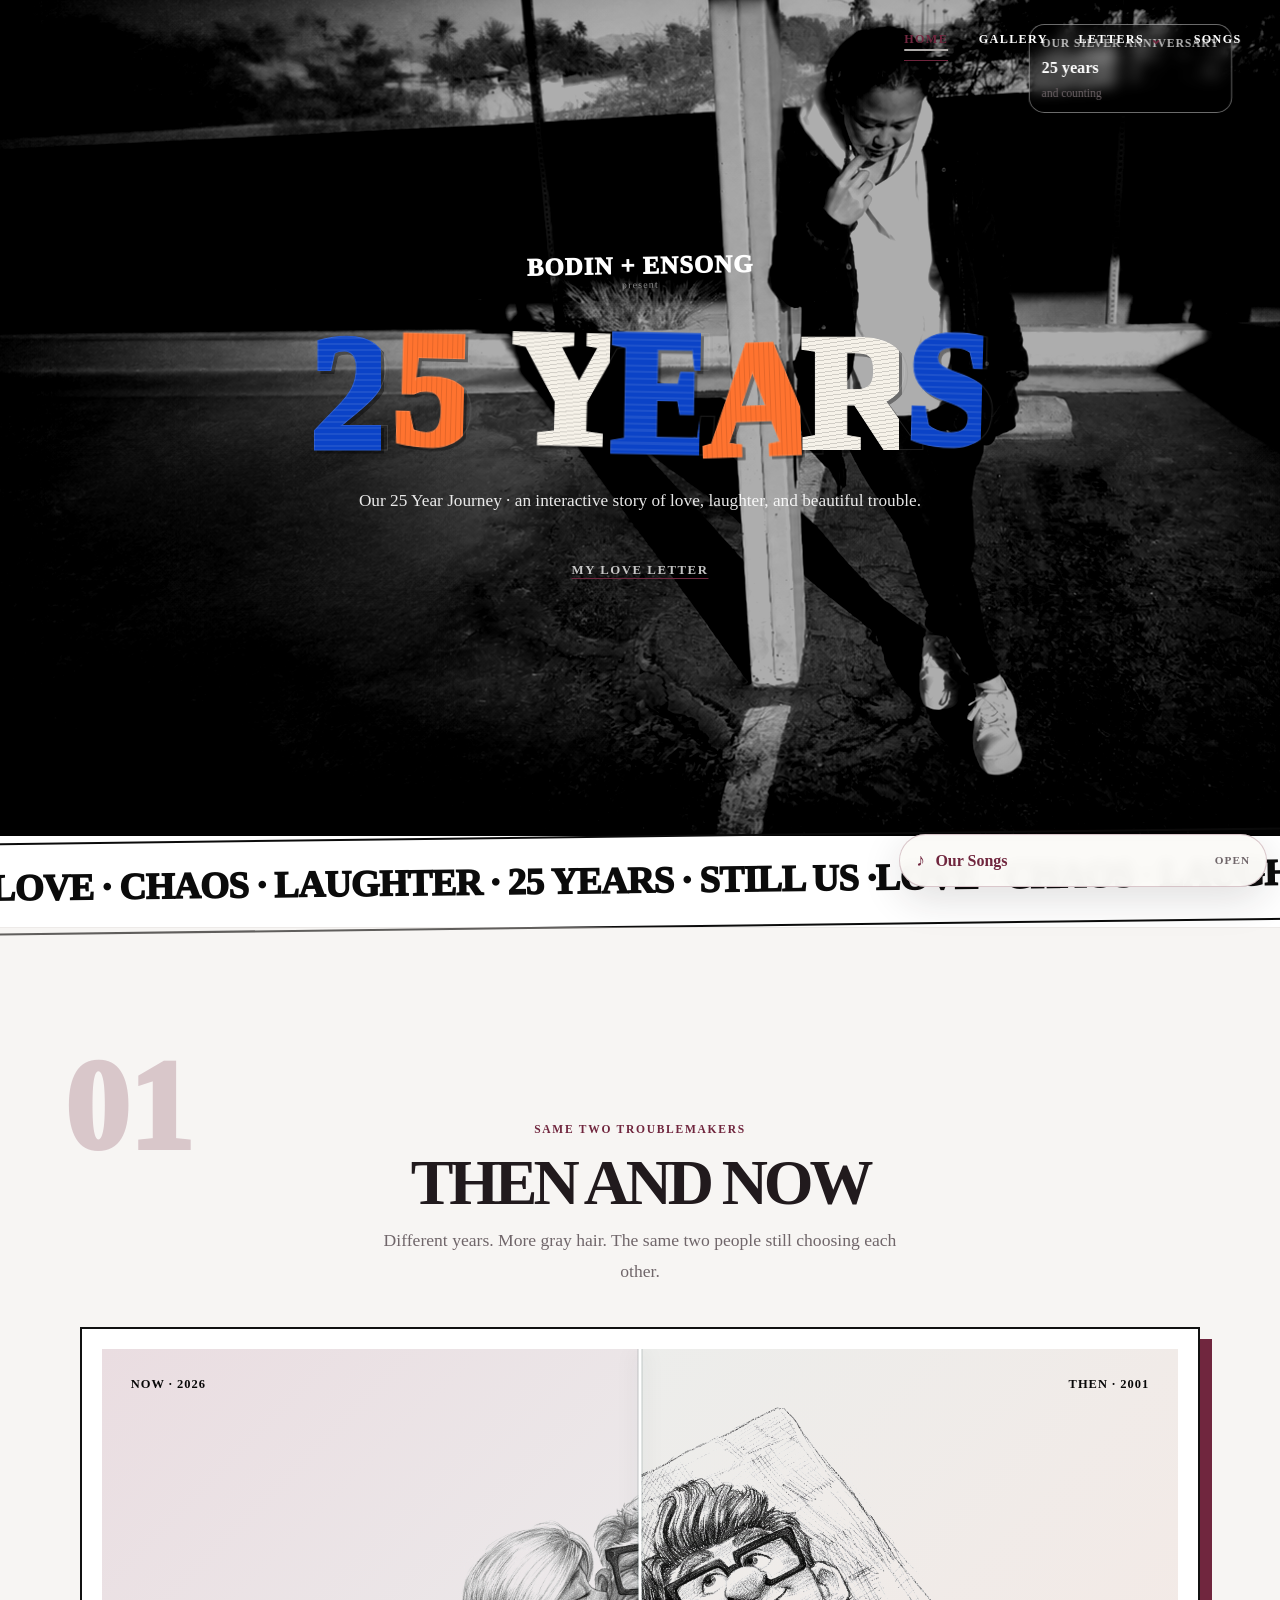
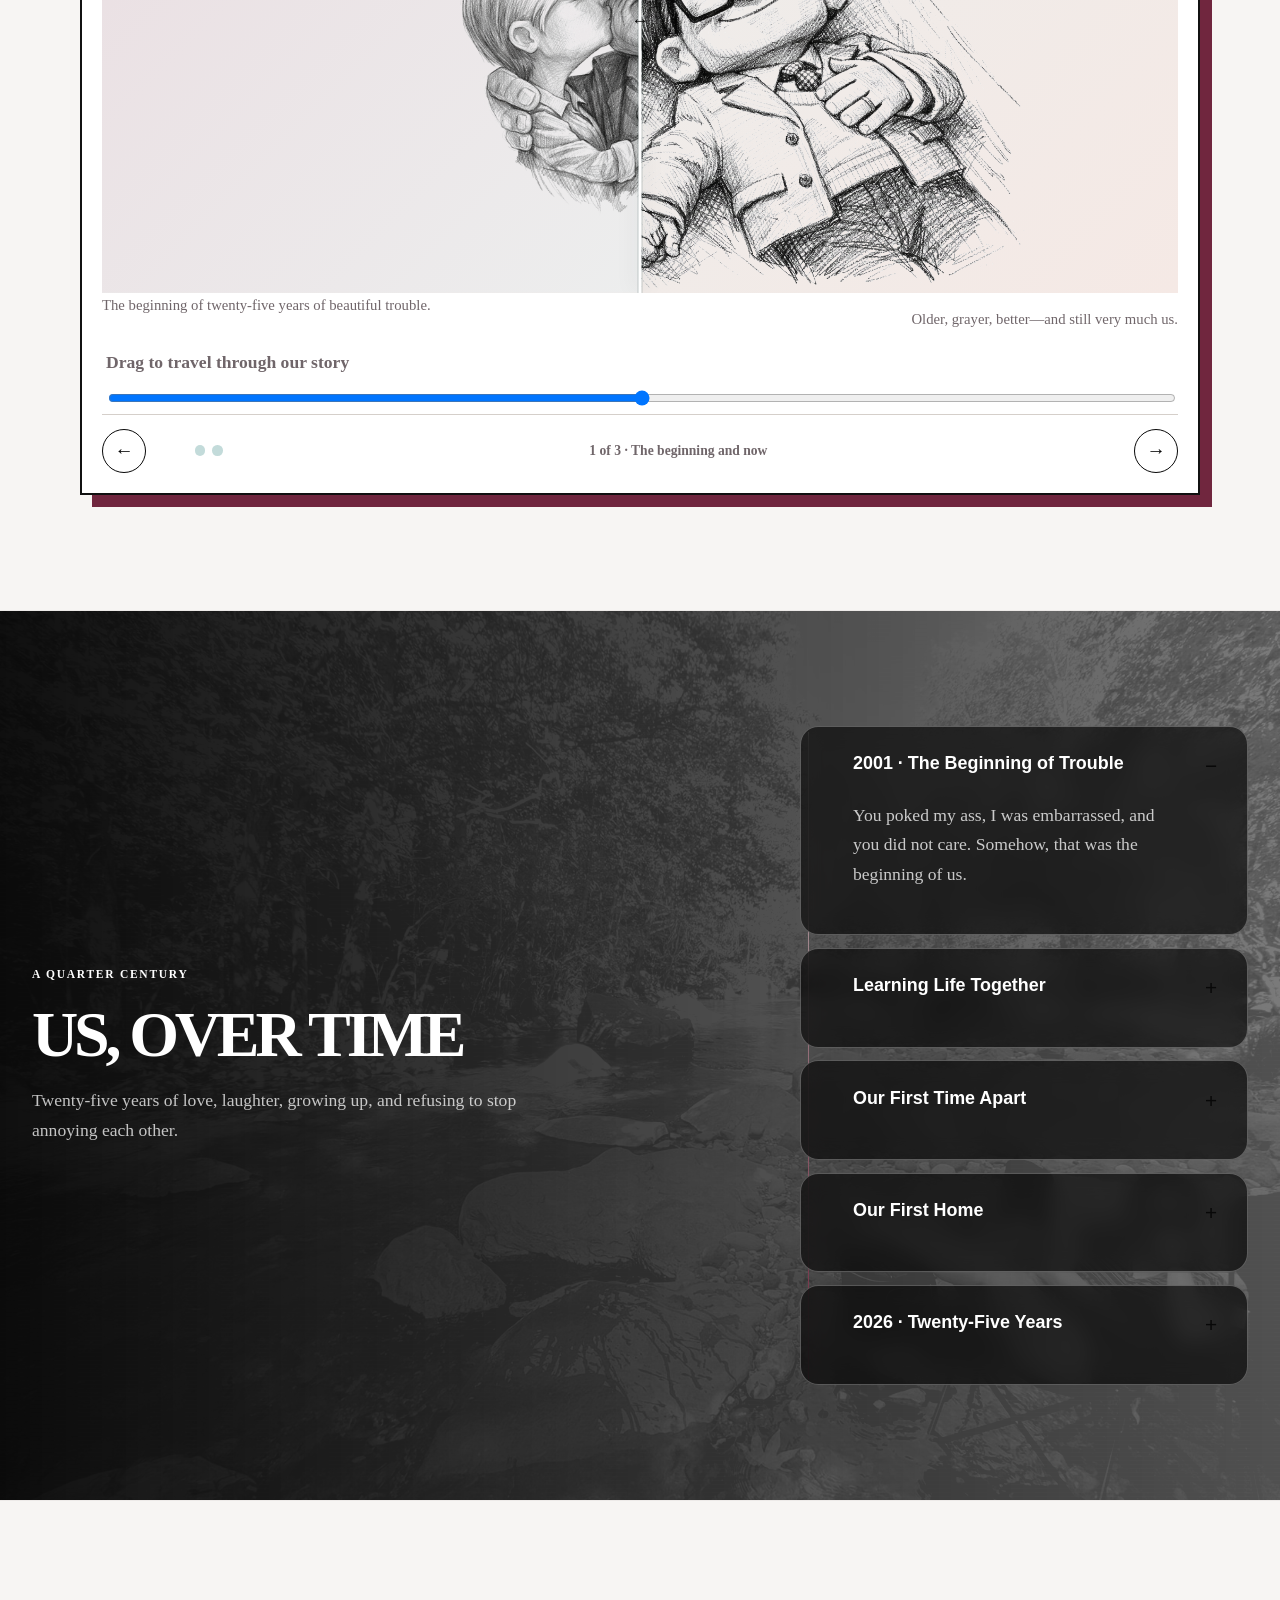
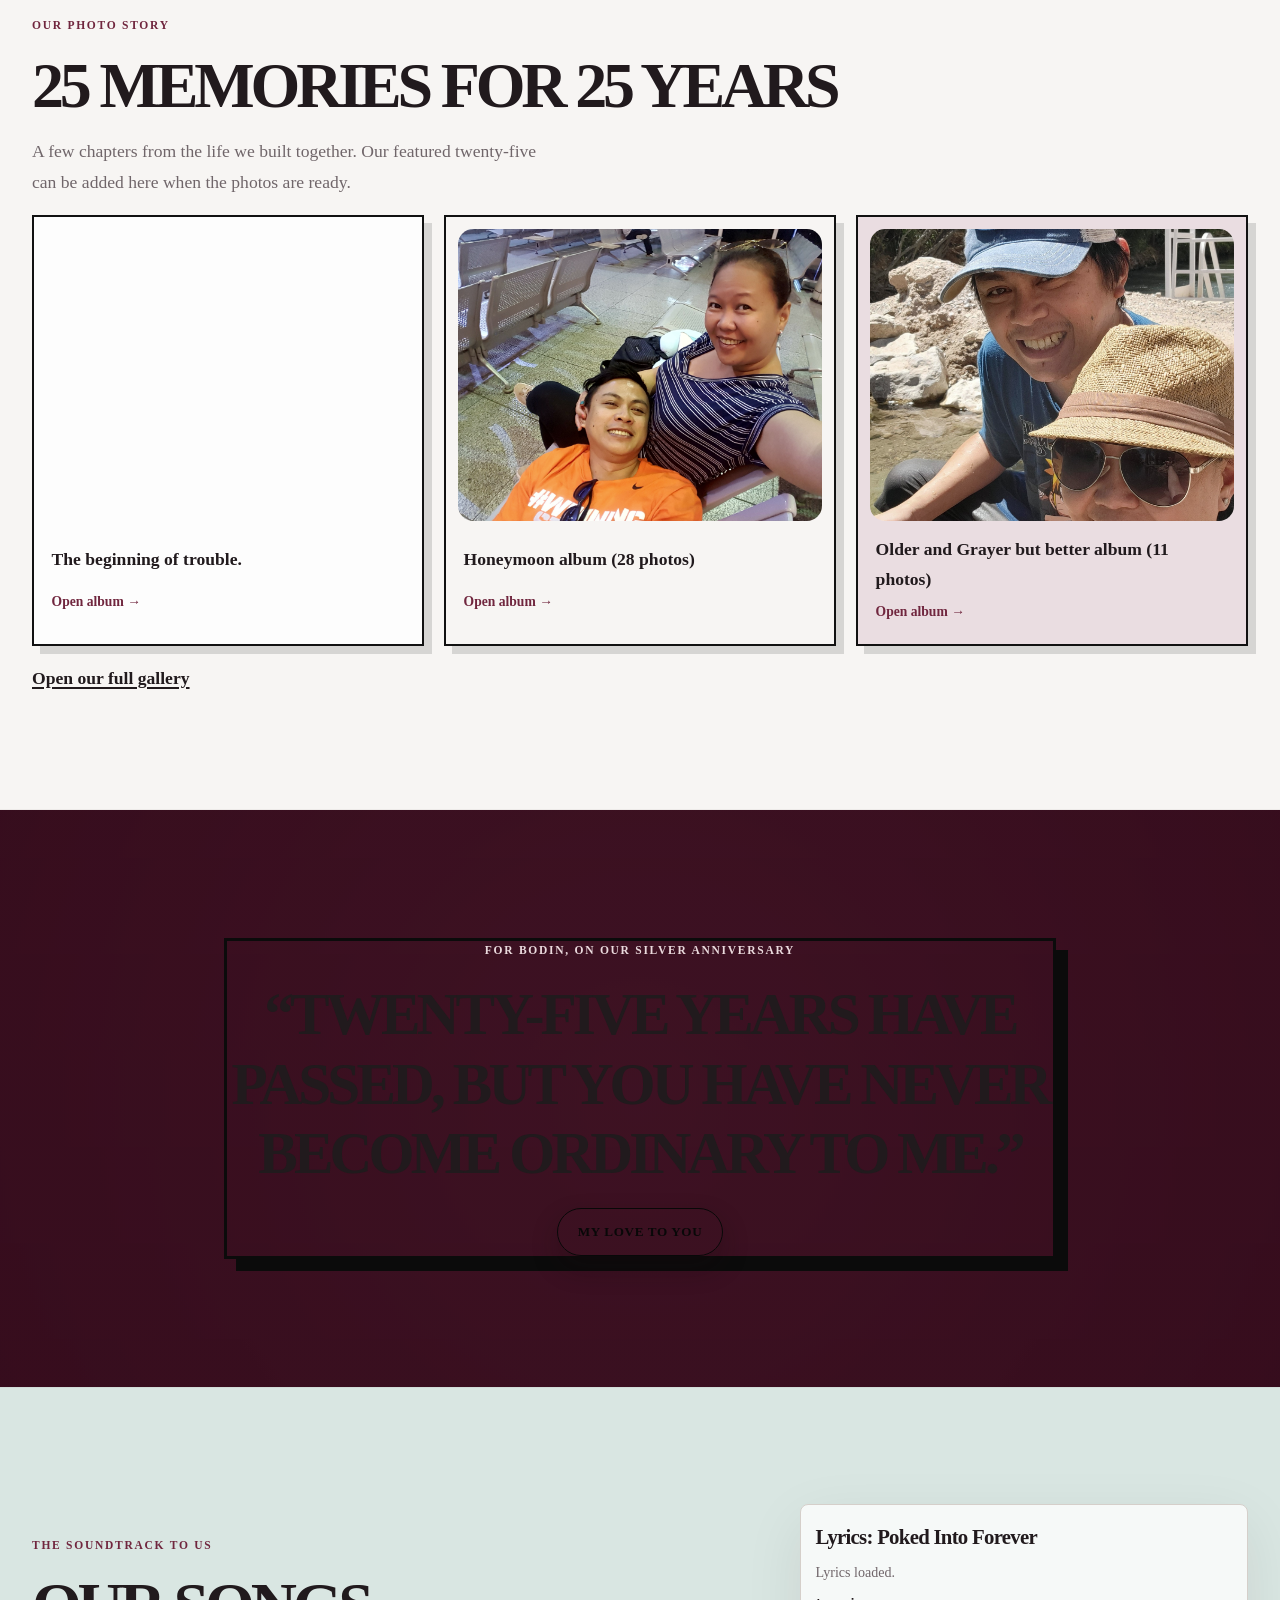
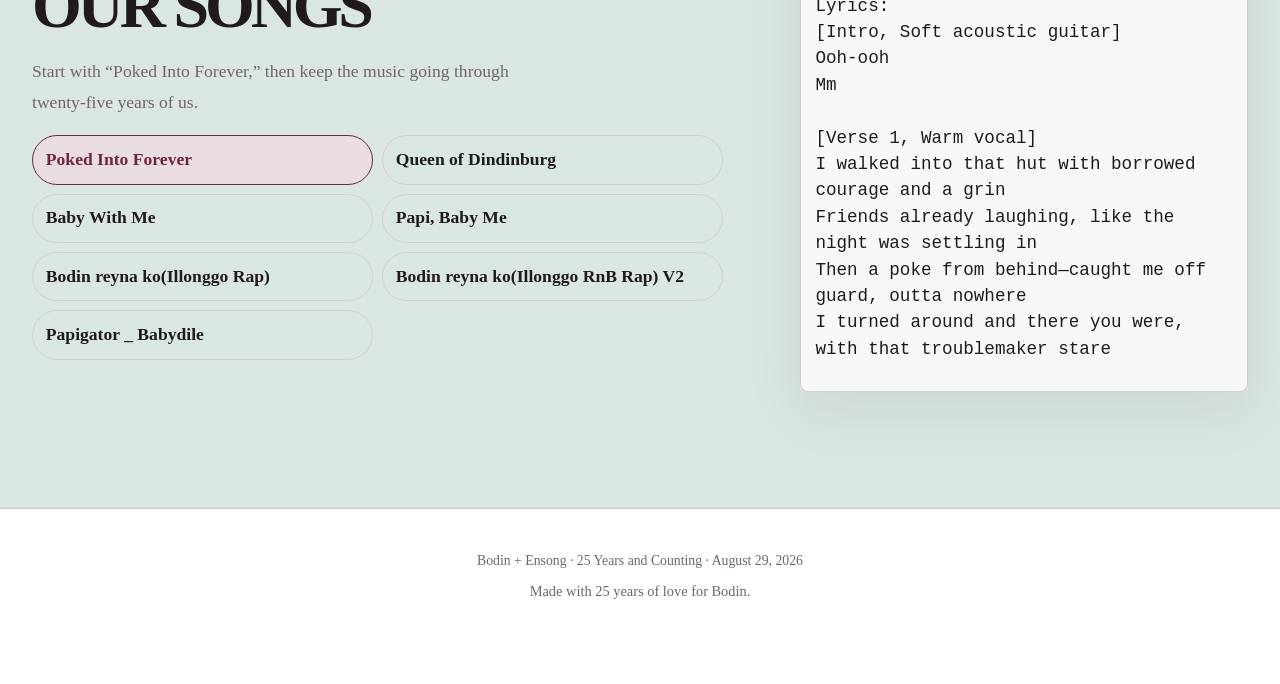
==== commit 99810cf3: "Add global grain and atmospheric letter" ====
--- a/index.html
+++ b/index.html
@@ -14,8 +14,8 @@
   <meta name="twitter:card" content="summary_large_image">
   <title>25 Years of Us | Bodin + Ensong</title>
   <link rel="preload" as="image" href="assets/images/journey-hero-grain-v1.png">
-  <link rel="stylesheet" href="assets/css/styles.css?v=20260829-pop2">
-  <script defer src="assets/js/main.js?v=20260829-pop2"></script>
+  <link rel="stylesheet" href="assets/css/styles.css?v=20260829-pop3">
+  <script defer src="assets/js/main.js?v=20260829-pop3"></script>
 </head>
 <body data-page="home">
   <a class="skip-link" href="#main-content">Skip to main content</a>
@@ -71,14 +71,6 @@
               <span class="countdown-kicker">Our silver anniversary</span>
               <strong id="anniversaryCountdownValue">August 29, 2026</strong>
               <span id="anniversaryCountdownLabel">25 years and counting</span>
-            </div>
-            <div class="journey-launch-row">
-              <strong>Hold</strong>
-              <button id="journeyLaunch" class="journey-launch" type="button" aria-label="Hold to enter our 25 year journey">
-                <span class="journey-launch-progress" aria-hidden="true"></span>
-                <span class="journey-launch-label">spacebar</span>
-              </button>
-              <strong>to enter our journey.</strong>
             </div>
             <a class="journey-love-link" href="letter.html">My Love Letter</a>
           </div>
--- a/assets/css/styles.css
+++ b/assets/css/styles.css
@@ -2815,3 +2815,251 @@
   .collage-letter,
   .journey-hero.is-launched .journey-hero-copy { animation: none; transition: none; }
 }
++/* Site-wide grain, floating navigation, and atmospheric letter */
+body::after {
+  content: "";
+  position: fixed;
+  z-index: 9999;
+  inset: -30%;
+  width: 160%;
+  height: 160%;
+  opacity: 0.16;
+  pointer-events: none;
+  background-image: url("data:image/svg+xml,%3Csvg viewBox='0 0 180 180' xmlns='http://www.w3.org/2000/svg'%3E%3Cfilter id='noise'%3E%3CfeTurbulence type='fractalNoise' baseFrequency='.82' numOctaves='4' stitchTiles='stitch'/%3E%3C/filter%3E%3Crect width='100%25' height='100%25' filter='url(%23noise)' opacity='.72'/%3E%3C/svg%3E");
+  background-repeat: repeat;
+  background-size: 180px 180px;
+  mix-blend-mode: soft-light;
+  animation: global-grain-shift 180ms steps(2, end) infinite;
+}
+
+.site-header {
+  position: fixed;
+  top: 0;
+  right: 0;
+  left: 0;
+  z-index: 500;
+  width: 100%;
+  color: inherit;
+  background: transparent;
+  border: 0;
+  box-shadow: none;
+  backdrop-filter: none;
+  pointer-events: none;
+}
+
+.site-header .nav-wrap {
+  width: 100%;
+  max-width: none;
+  justify-content: flex-end;
+  padding: 1.15rem clamp(1rem, 3vw, 3rem);
+}
+
+.site-header .brand { display: none; }
+
+.site-header .site-nav,
+.site-header .menu-toggle { pointer-events: auto; }
+
+.site-header .site-nav {
+  gap: clamp(1rem, 2.4vw, 2.25rem);
+  padding: 0;
+  color: #fff;
+  background: transparent;
+}
+
+.site-header .site-nav > a,
+.site-header .nav-dropdown > summary {
+  padding: 0.25rem 0;
+  border: 0;
+  border-bottom: 1px solid transparent;
+  border-radius: 0;
+  color: inherit;
+  background: transparent;
+  font-family: var(--font-body);
+  font-size: 0.76rem;
+  font-weight: 900;
+  letter-spacing: 0.11em;
+  text-shadow: 0 1px 12px rgba(0,0,0,.78);
+  text-transform: uppercase;
+}
+
+.site-header .site-nav > a:hover,
+.site-header .site-nav > a:focus-visible,
+.site-header .nav-dropdown > summary:hover,
+.site-header .site-nav [aria-current="page"],
+.site-header .nav-dropdown .has-current {
+  color: var(--accent);
+  border-bottom-color: currentColor;
+}
+
+body[data-page="home"] .site-header,
+body[data-page="letter"] .site-header { color: #fff; }
+
+body:not([data-page="home"]):not([data-page="letter"]) .site-header {
+  color: var(--ink);
+}
+
+body:not([data-page="home"]):not([data-page="letter"]) .site-header .site-nav > a,
+body:not([data-page="home"]):not([data-page="letter"]) .site-header .nav-dropdown > summary {
+  text-shadow: 0 1px 10px rgba(255,255,255,.95);
+}
+
+.site-header .nav-dropdown-menu {
+  margin-top: 0.25rem;
+  border: 1px solid rgba(255,255,255,.28);
+  border-radius: 0;
+  color: #fff;
+  background: rgba(7,7,7,.9);
+  backdrop-filter: blur(12px);
+}
+
+.site-header .nav-dropdown-menu a {
+  color: #fff;
+  text-shadow: none;
+}
+
+.journey-love-link { margin-top: clamp(2rem, 5vh, 3.5rem); }
+
+.letter-backgrounds {
+  position: fixed;
+  z-index: 0;
+  inset: 0;
+  overflow: hidden;
+  background: #050505;
+}
+
+.letter-backgrounds::after {
+  content: "";
+  position: absolute;
+  inset: 0;
+  background:
+    linear-gradient(90deg, rgba(0,0,0,.82), rgba(0,0,0,.48)),
+    radial-gradient(circle at 50% 30%, transparent, rgba(0,0,0,.7));
+}
+
+.letter-bg {
+  position: absolute;
+  inset: -2%;
+  opacity: 0;
+  background-position: center;
+  background-size: cover;
+  filter: grayscale(1) contrast(1.42) brightness(.58);
+  transform: scale(1.03);
+  transition: opacity 480ms steps(3, end), transform 3s ease;
+}
+
+.letter-bg.is-active {
+  opacity: 1;
+  transform: scale(1.07);
+}
+
+body[data-page="letter"] {
+  color: #fff;
+  background: #050505;
+}
+
+body[data-page="letter"] main {
+  position: relative;
+  z-index: 1;
+  min-height: 100svh;
+  padding: clamp(6rem, 10vw, 9rem) 0 5rem;
+}
+
+body[data-page="letter"] .page-section {
+  padding-top: 0;
+  background: transparent;
+}
+
+body[data-page="letter"] .letter-card {
+  max-width: 50rem;
+  margin-inline: auto;
+  padding: clamp(1.5rem, 5vw, 4.25rem);
+  color: #fff;
+  border: 1px solid rgba(255,255,255,.38);
+  border-top: 6px solid var(--accent);
+  border-radius: 0;
+  background: rgba(5,5,5,.74);
+  box-shadow: 12px 12px 0 rgba(255,255,255,.12);
+  backdrop-filter: blur(12px);
+}
+
+body[data-page="letter"] .letter-card h1,
+body[data-page="letter"] .letter-card h2,
+body[data-page="letter"] .letter-card h3,
+body[data-page="letter"] .letter-card p,
+body[data-page="letter"] .letter-card strong {
+  color: inherit;
+}
+
+body[data-page="letter"] .letter-card h1 {
+  font-family: var(--font-display);
+  font-weight: 950;
+  letter-spacing: -0.055em;
+  text-transform: uppercase;
+}
+
+body[data-page="letter"] .letter-card p { color: rgba(255,255,255,.88); }
+body[data-page="letter"] .letter-card .letter-date { color: var(--acid); }
+body[data-page="letter"] .letter-card p:first-of-type + h1 + p { color: #fff; }
+body[data-page="letter"] .site-footer {
+  position: relative;
+  z-index: 1;
+  color: rgba(255,255,255,.72);
+  border-top-color: rgba(255,255,255,.18);
+  background: rgba(0,0,0,.76);
+}
+
+body[data-page="letter"] .read-progress { background: rgba(255,255,255,.16); }
+body[data-page="letter"] .read-progress span { background: var(--acid); }
+
+@keyframes global-grain-shift {
+  0% { transform: translate(0,0); }
+  25% { transform: translate(-2%,1%); }
+  50% { transform: translate(1%,-2%); }
+  75% { transform: translate(2%,2%); }
+  100% { transform: translate(0,0); }
+}
+
+@media (max-width: 47.99rem) {
+  .site-header .nav-wrap { padding: 0.85rem 1rem; }
+  .site-header .menu-toggle {
+    display: grid;
+    width: 2.75rem;
+    height: 2.75rem;
+    place-content: center;
+    border: 1px solid rgba(255,255,255,.45);
+    border-radius: 50%;
+    background: rgba(0,0,0,.62);
+    backdrop-filter: blur(8px);
+  }
+  .site-header .menu-toggle span { background: #fff; }
+  .site-header .site-nav {
+    position: absolute;
+    top: 4.1rem;
+    right: 1rem;
+    left: auto;
+    width: min(18rem, calc(100vw - 2rem));
+    padding: 0.85rem;
+    color: #fff;
+    border: 1px solid rgba(255,255,255,.28);
+    background: rgba(7,7,7,.92);
+    backdrop-filter: blur(14px);
+  }
+  .site-header .site-nav > a,
+  .site-header .nav-dropdown > summary {
+    width: 100%;
+    padding: 0.7rem 0.45rem;
+    color: #fff;
+    text-shadow: none;
+  }
+  body:not([data-page="home"]):not([data-page="letter"]) .site-header .site-nav > a,
+  body:not([data-page="home"]):not([data-page="letter"]) .site-header .nav-dropdown > summary {
+    color: #fff;
+    text-shadow: none;
+  }
+  body[data-page="letter"] .letter-card { box-shadow: 6px 6px 0 rgba(255,255,255,.12); }
+}
+
+@media (prefers-reduced-motion: reduce) {
+  body::after,
+  .letter-bg { animation: none; transition: none; }
+}
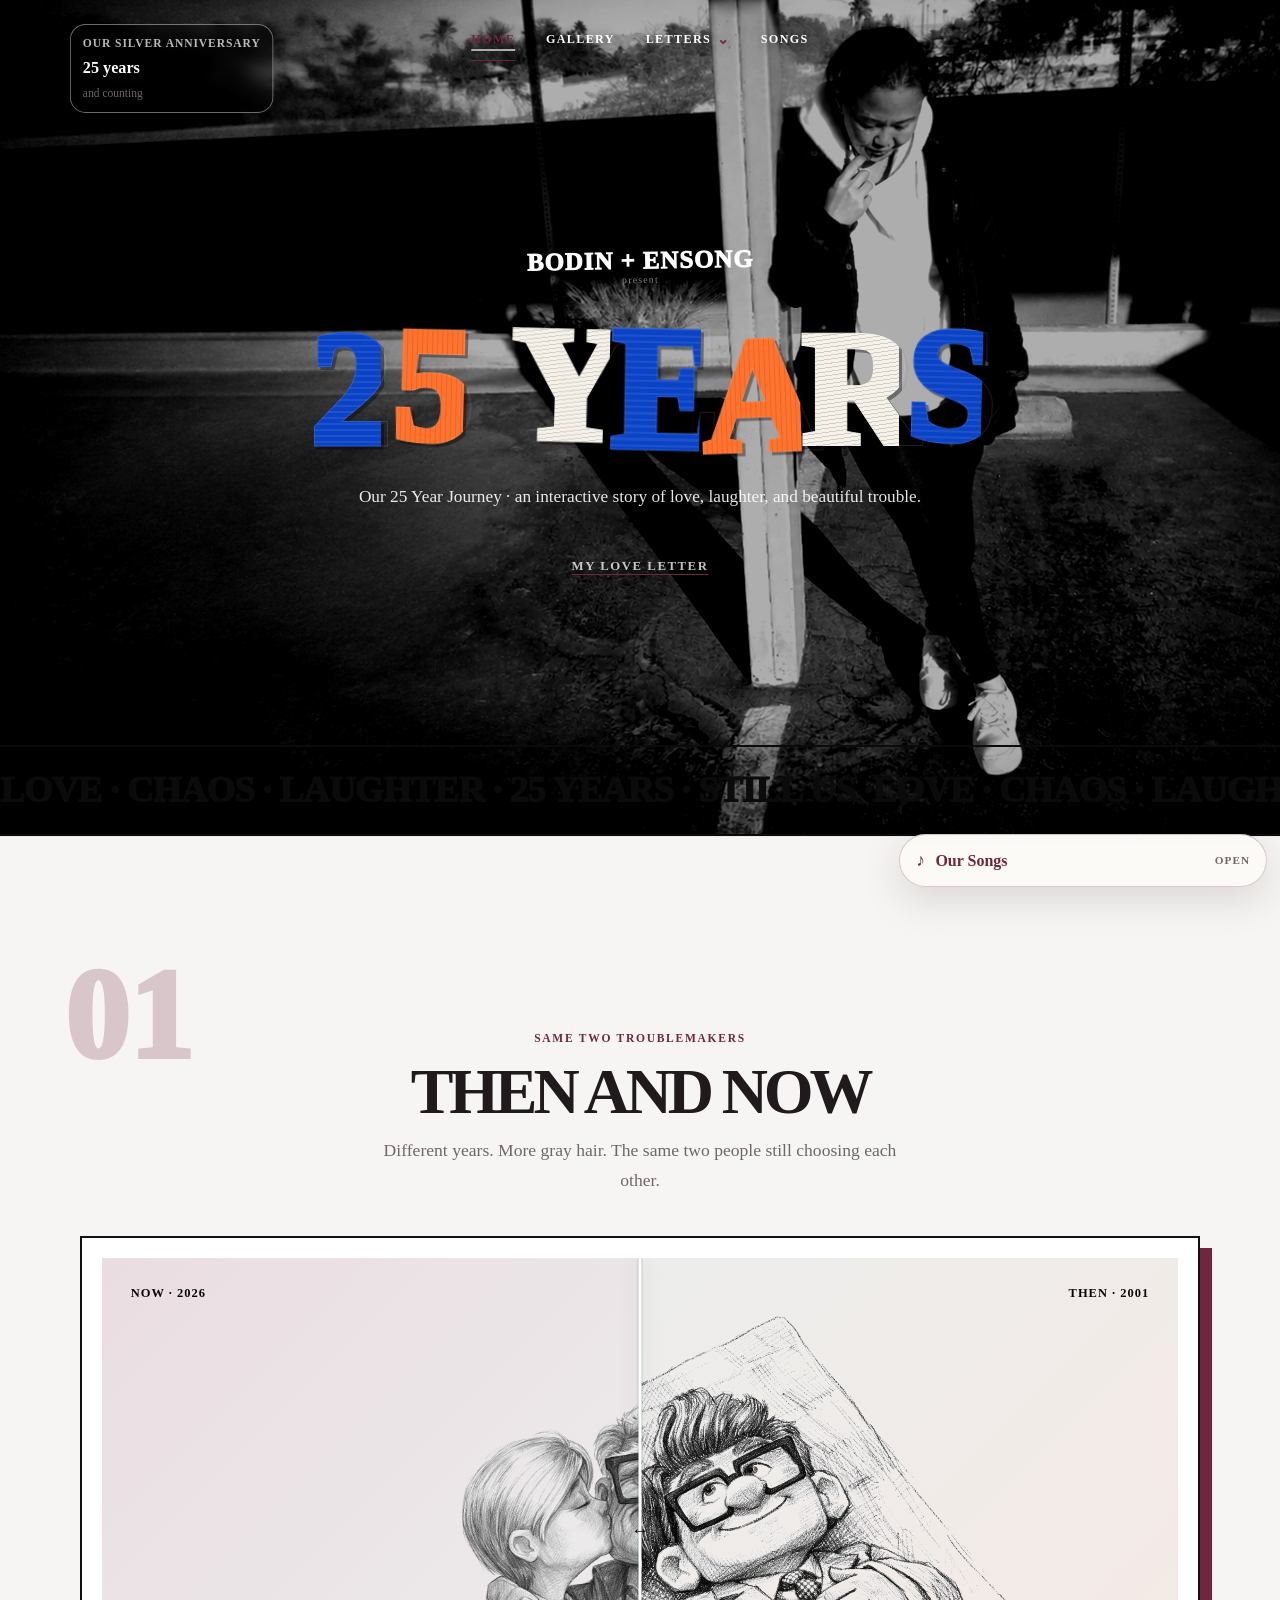
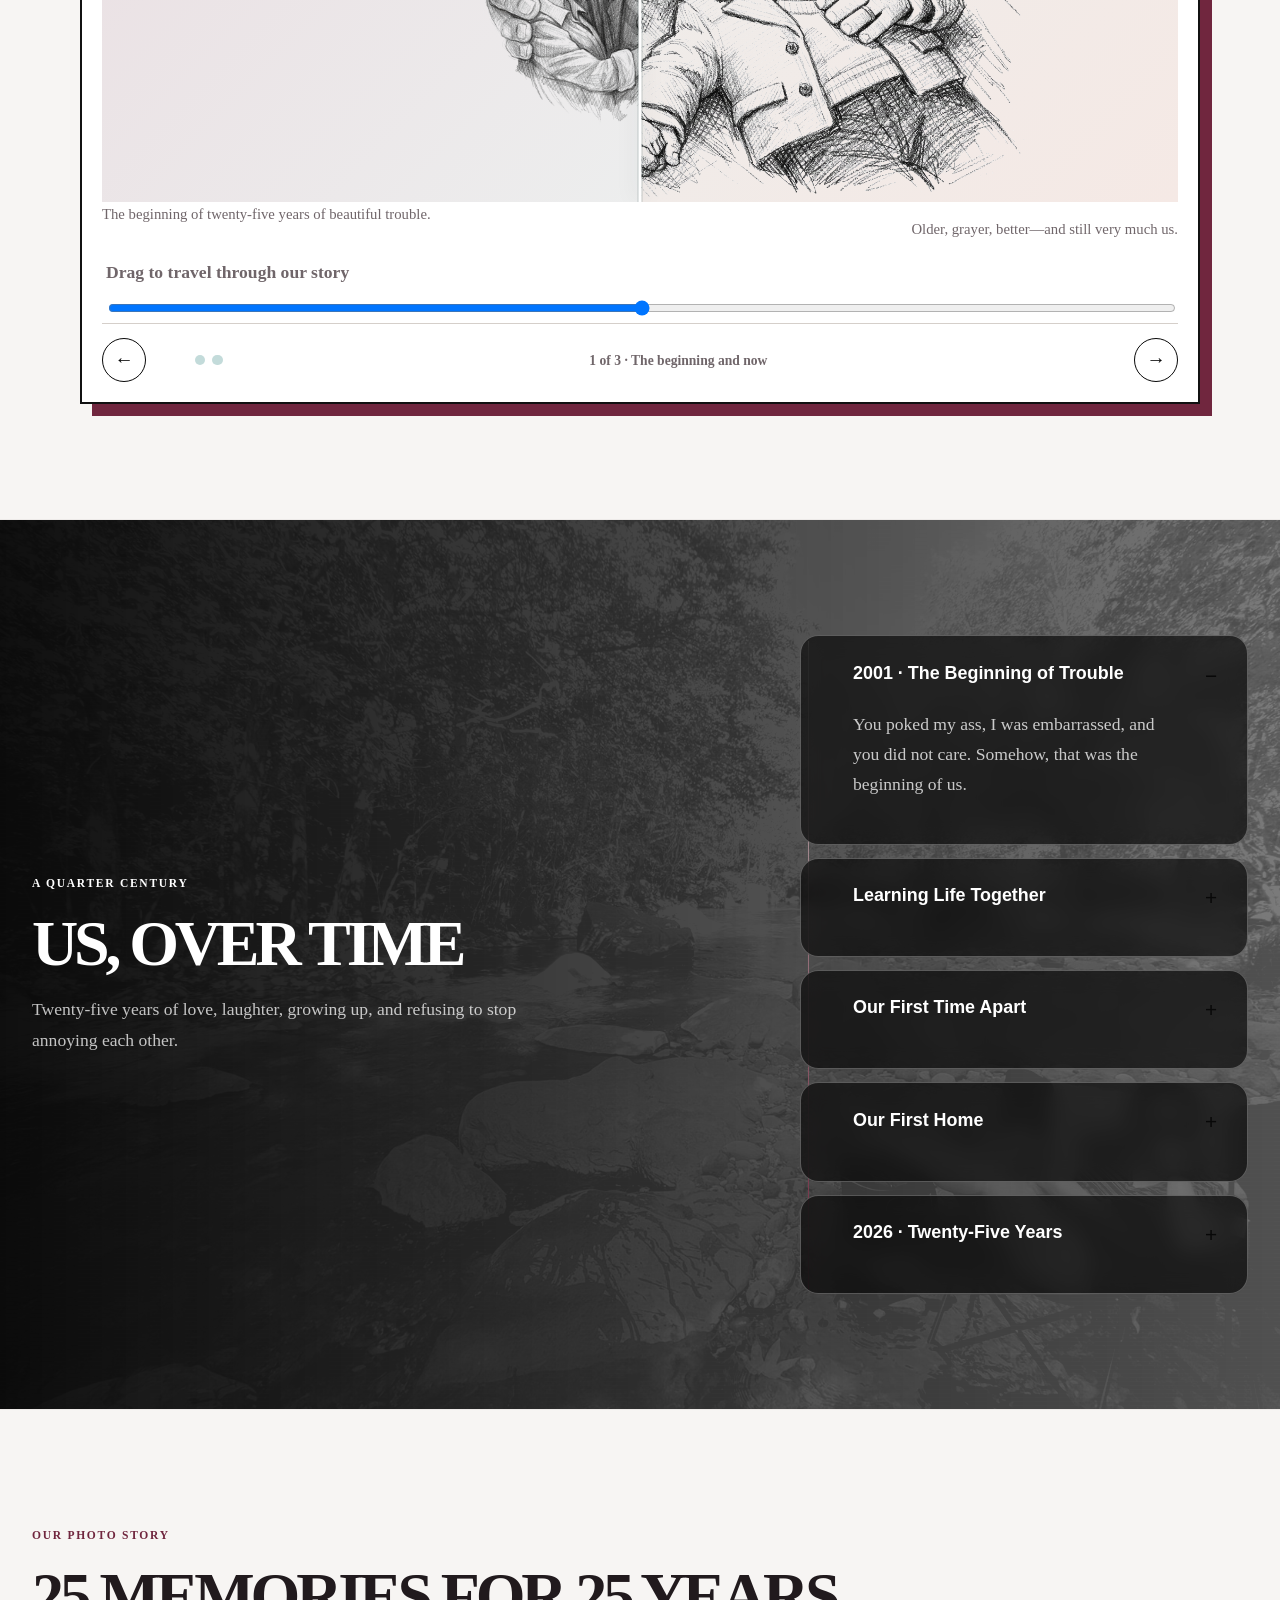
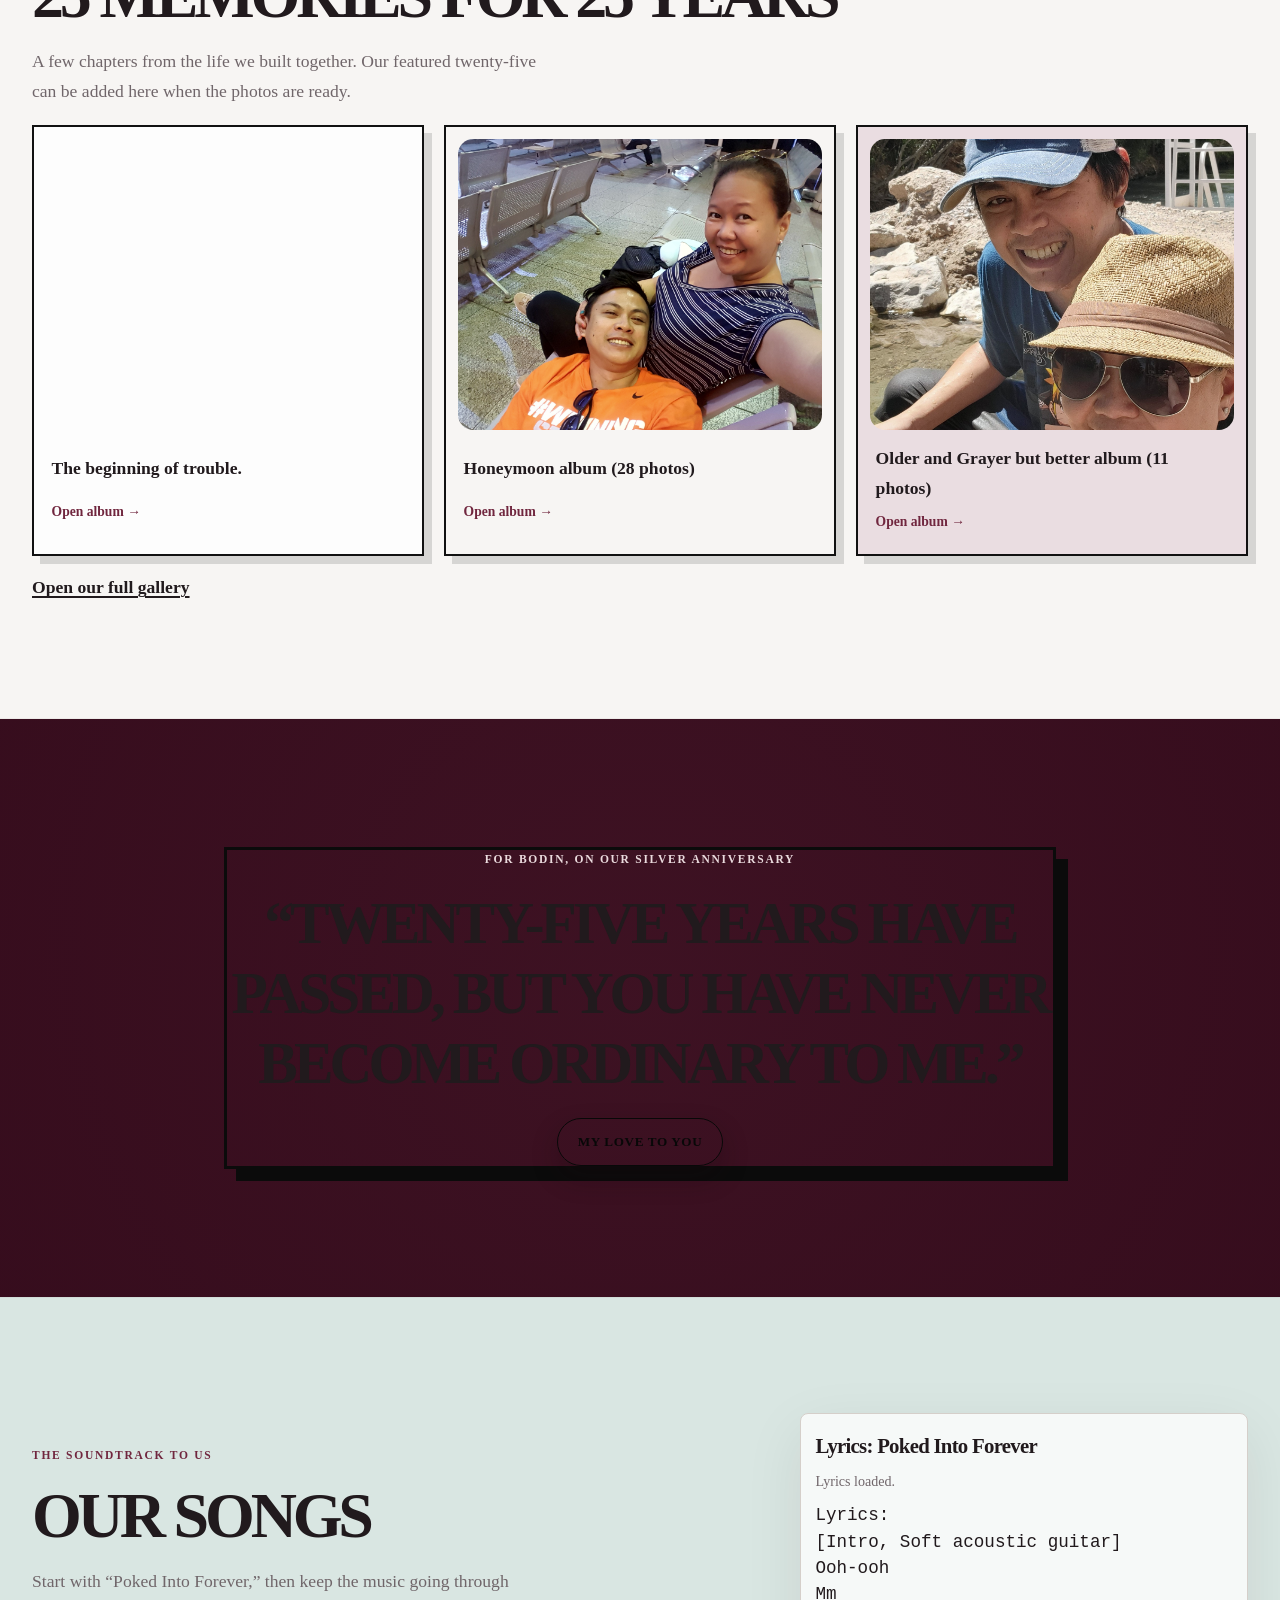
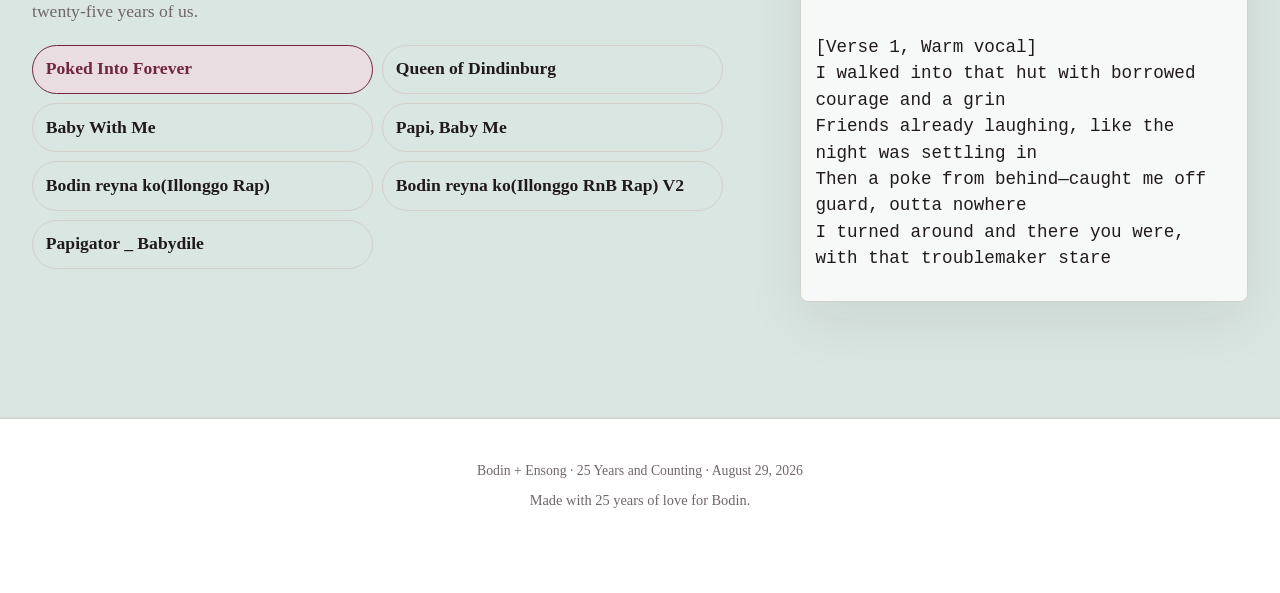
==== commit 40ffd00d: "Fix opening alignment and mobile letter visibility" ====
--- a/index.html
+++ b/index.html
@@ -14,8 +14,8 @@
   <meta name="twitter:card" content="summary_large_image">
   <title>25 Years of Us | Bodin + Ensong</title>
   <link rel="preload" as="image" href="assets/images/journey-hero-grain-v1.png">
-  <link rel="stylesheet" href="assets/css/styles.css?v=20260829-pop3">
-  <script defer src="assets/js/main.js?v=20260829-pop3"></script>
+  <link rel="stylesheet" href="assets/css/styles.css?v=20260829-mobile2">
+  <script defer src="assets/js/main.js?v=20260829-mobile2"></script>
 </head>
 <body data-page="home">
   <a class="skip-link" href="#main-content">Skip to main content</a>
@@ -33,7 +33,7 @@
         <details class="nav-dropdown">
           <summary>Letters</summary>
           <div class="nav-dropdown-menu">
-            <a href="letter.html">Anniversary Letter</a>
+            <a href="letter.html?v=mobile2">Anniversary Letter</a>
             <a href="birthday-letter.html">Birthday Letter</a>
           </div>
         </details>
@@ -72,17 +72,16 @@
               <strong id="anniversaryCountdownValue">August 29, 2026</strong>
               <span id="anniversaryCountdownLabel">25 years and counting</span>
             </div>
-            <a class="journey-love-link" href="letter.html">My Love Letter</a>
-          </div>
-        </div>
-      </section>
-
-      <div class="memory-marquee" aria-hidden="true">
-        <div class="memory-marquee-track">
-          <span>LOVE · CHAOS · LAUGHTER · 25 YEARS · STILL US · </span>
-          <span>LOVE · CHAOS · LAUGHTER · 25 YEARS · STILL US · </span>
-        </div>
-      </div>
+            <a class="journey-love-link" href="letter.html?v=mobile2">My Love Letter</a>
+          </div>
+        </div>
+        <div class="memory-marquee" aria-hidden="true">
+          <div class="memory-marquee-track">
+            <span>LOVE · CHAOS · LAUGHTER · 25 YEARS · STILL US · </span>
+            <span>LOVE · CHAOS · LAUGHTER · 25 YEARS · STILL US · </span>
+          </div>
+        </div>
+      </section>
 
       <section id="our-story" class="page-section js-reveal">
         <div class="section-number" aria-hidden="true">01</div>
@@ -165,7 +164,7 @@
           <article class="letter-preview-card">
             <p class="eyebrow">For Bodin, on our silver anniversary</p>
             <blockquote>“Twenty-five years have passed, but you have never become ordinary to me.”</blockquote>
-            <a class="button button-primary" href="letter.html">My Love to you</a>
+            <a class="button button-primary" href="letter.html?v=mobile2">My Love to you</a>
           </article>
         </div>
       </section>
--- a/assets/css/styles.css
+++ b/assets/css/styles.css
@@ -3063,3 +3063,223 @@
   body::after,
   .letter-bg { animation: none; transition: none; }
 }
+
+/* Mobile reliability and layout hardening */
+html,
+body {
+  max-width: 100%;
+  overflow-x: clip;
+}
+
+body[data-page="letter"] .letter-card.js-reveal,
+body[data-page="birthday-letter"] .letter-card.js-reveal {
+  opacity: 1;
+  transform: none;
+}
+
+body[data-page="letter"] main .js-reveal,
+body[data-page="birthday-letter"] main .js-reveal {
+  opacity: 1 !important;
+  visibility: visible !important;
+  transform: none !important;
+}
+
+@media (min-width: 48rem) {
+  .site-header .nav-wrap { justify-content: center; }
+  .site-header .site-nav { margin-inline: auto; }
+  .journey-countdown {
+    right: auto;
+    left: clamp(1rem, 3vw, 3rem);
+    transform-origin: top left;
+  }
+}
+
+.journey-hero > .memory-marquee {
+  position: absolute;
+  z-index: 20;
+  right: 0;
+  bottom: 0;
+  left: 0;
+  width: 100%;
+  transform: none;
+}
+
+.journey-hero-content {
+  padding-bottom: clamp(6rem, 11vh, 8rem);
+}
+
+@media (max-width: 47.99rem) {
+  html { scroll-padding-top: 4.5rem; }
+
+  .site-header .nav-wrap { justify-content: flex-end; }
+  .container { width: calc(100% - 1rem); }
+  .page-section { padding-block: 3.6rem; }
+
+  h1,
+  h2,
+  h3,
+  blockquote {
+    max-width: 100%;
+    overflow-wrap: break-word;
+  }
+
+  .journey-hero {
+    min-height: 100svh;
+    min-height: 100dvh;
+  }
+
+  .journey-hero-content {
+    min-height: 100svh;
+    min-height: 100dvh;
+    padding: 5.75rem 0.25rem 3rem;
+  }
+
+  .journey-signature { margin-bottom: 1.8rem; }
+  .collage-title { font-size: clamp(3rem, 14.5vw, 5.25rem); }
+  .journey-subtitle { font-size: 0.86rem; line-height: 1.55; }
+  .journey-countdown {
+    width: min(100%, 19rem);
+    min-width: 0;
+    padding: 0.7rem 0.85rem;
+  }
+
+  .journey-love-link {
+    margin-top: 1.75rem;
+    font-size: 0.72rem;
+  }
+
+  .section-number { margin-bottom: -1.8rem; font-size: 4.4rem; }
+  .page-section h2 { font-size: clamp(2rem, 11vw, 3.25rem); }
+  .section-sub { font-size: 0.98rem; }
+
+  .comparison-card {
+    width: calc(100% - 0.35rem);
+    margin-top: 1.5rem;
+    padding: 0.4rem;
+    box-shadow: 4px 4px 0 var(--accent);
+  }
+
+  .comparison-stage {
+    min-height: min(118vw, 28rem);
+    border-radius: 0;
+  }
+
+  .comparison-label {
+    top: 0.6rem;
+    padding: 0.4rem 0.55rem;
+    font-size: 0.62rem;
+  }
+
+  .comparison-then .comparison-label { right: 0.6rem; }
+  .comparison-now .comparison-label { left: 0.6rem; }
+  .comparison-control { padding: 0.8rem 0.25rem 0.25rem; font-size: 0.86rem; }
+  .comparison-nav { gap: 0.55rem; padding: 0.7rem 0.2rem 0.25rem; }
+  .comparison-arrow { width: 2.4rem; height: 2.4rem; }
+  .comparison-status { font-size: 0.73rem; }
+
+  .timeline-toggle { padding: 1rem; }
+  .timeline-marker { font-size: 1rem; }
+  .timeline-details { padding: 0 1rem 1rem; }
+
+  .preview-grid,
+  .gallery-grid,
+  .song-gallery-grid {
+    grid-template-columns: minmax(0, 1fr);
+  }
+
+  .preview-card,
+  .gallery-card,
+  .song-card { min-width: 0; }
+
+  .letter-preview-card {
+    padding: 1.25rem 0.9rem;
+    box-shadow: 5px 5px 0 #0b0b0b;
+  }
+
+  .letter-preview-card blockquote {
+    font-size: clamp(1.6rem, 9vw, 2.45rem);
+    line-height: 1.08;
+  }
+
+  body[data-page="letter"] main {
+    min-height: 100svh;
+    padding: 5.5rem 0 4rem;
+  }
+
+  body[data-page="letter"] main .container {
+    width: calc(100% - 0.8rem);
+  }
+
+  body[data-page="letter"] .page-section { padding: 0; }
+
+  body[data-page="letter"] .letter-backgrounds {
+    min-height: 100svh;
+    pointer-events: none;
+  }
+
+  body[data-page="letter"] .letter-bg {
+    background-position: 60% center;
+  }
+
+  body[data-page="letter"] .letter-card {
+    display: block;
+    width: 100%;
+    min-height: 15rem;
+    margin: 0;
+    padding: 1.35rem 1.15rem 2rem;
+    opacity: 1 !important;
+    visibility: visible !important;
+    transform: none !important;
+    color: #fff;
+    background: rgba(3,3,3,.86);
+    box-shadow: 4px 4px 0 rgba(255,255,255,.14);
+  }
+
+  body[data-page="letter"] .letter-card h1 {
+    margin-bottom: 1.1rem;
+    font-size: clamp(2.15rem, 11vw, 3.25rem);
+    line-height: 0.98;
+  }
+
+  body[data-page="letter"] .letter-card > p:not(.letter-date) {
+    font-size: 1rem;
+    line-height: 1.72;
+  }
+
+  body[data-page="letter"] .letter-card h1 + p {
+    font-size: 1.08rem;
+  }
+
+  body[data-page="letter"] .letter-card h1 + p + p::first-letter {
+    margin-right: 0.35rem;
+    font-size: 3.1rem;
+  }
+
+  body[data-page="birthday-letter"] main {
+    padding-top: 5.5rem;
+  }
+
+  body[data-page="birthday-letter"] .letter-card {
+    width: 100%;
+    padding-inline: 0.35rem;
+    opacity: 1 !important;
+    visibility: visible !important;
+    transform: none !important;
+  }
+
+  .music-player {
+    right: 0.5rem;
+    bottom: max(0.5rem, env(safe-area-inset-bottom));
+    left: 0.5rem;
+    width: auto;
+    max-width: none;
+    transform: none;
+  }
+
+  .site-footer { padding-bottom: 6.5rem; }
+}
+
+@supports not (overflow: clip) {
+  html,
+  body { overflow-x: hidden; }
+}
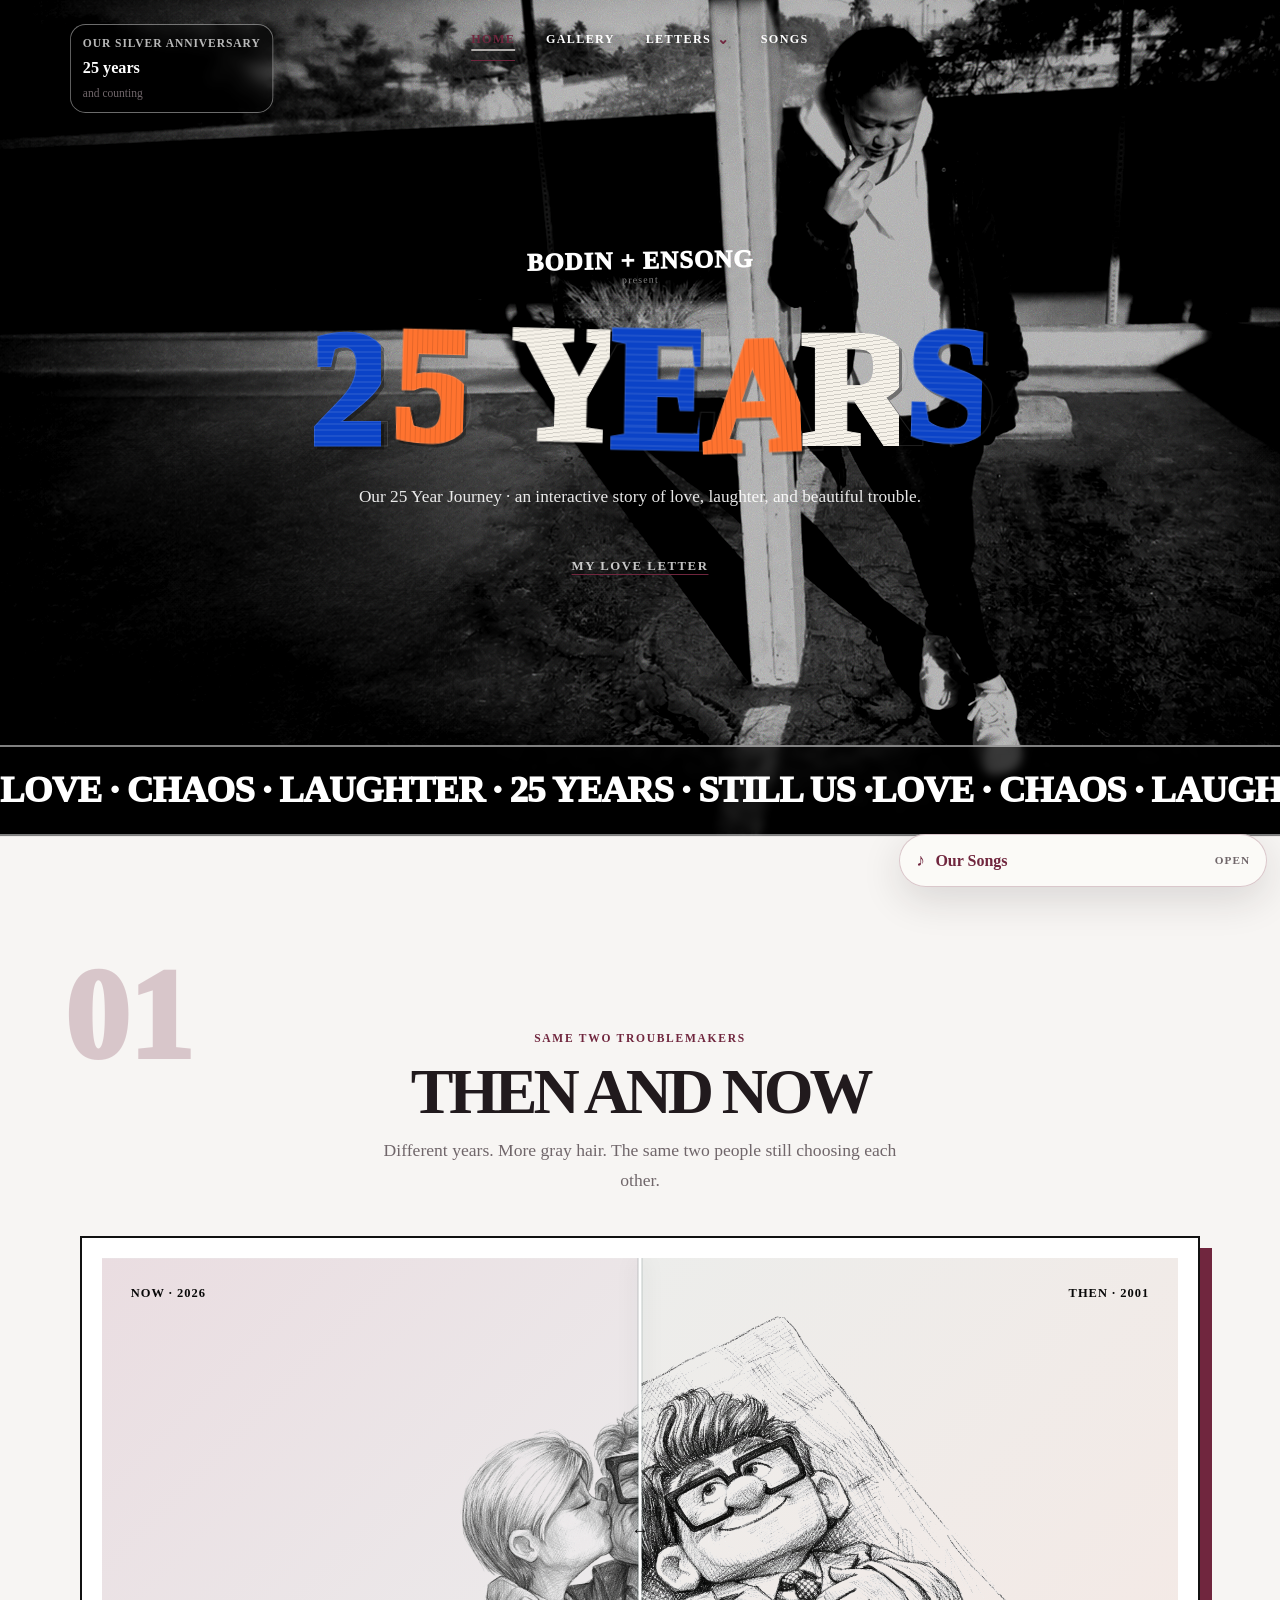
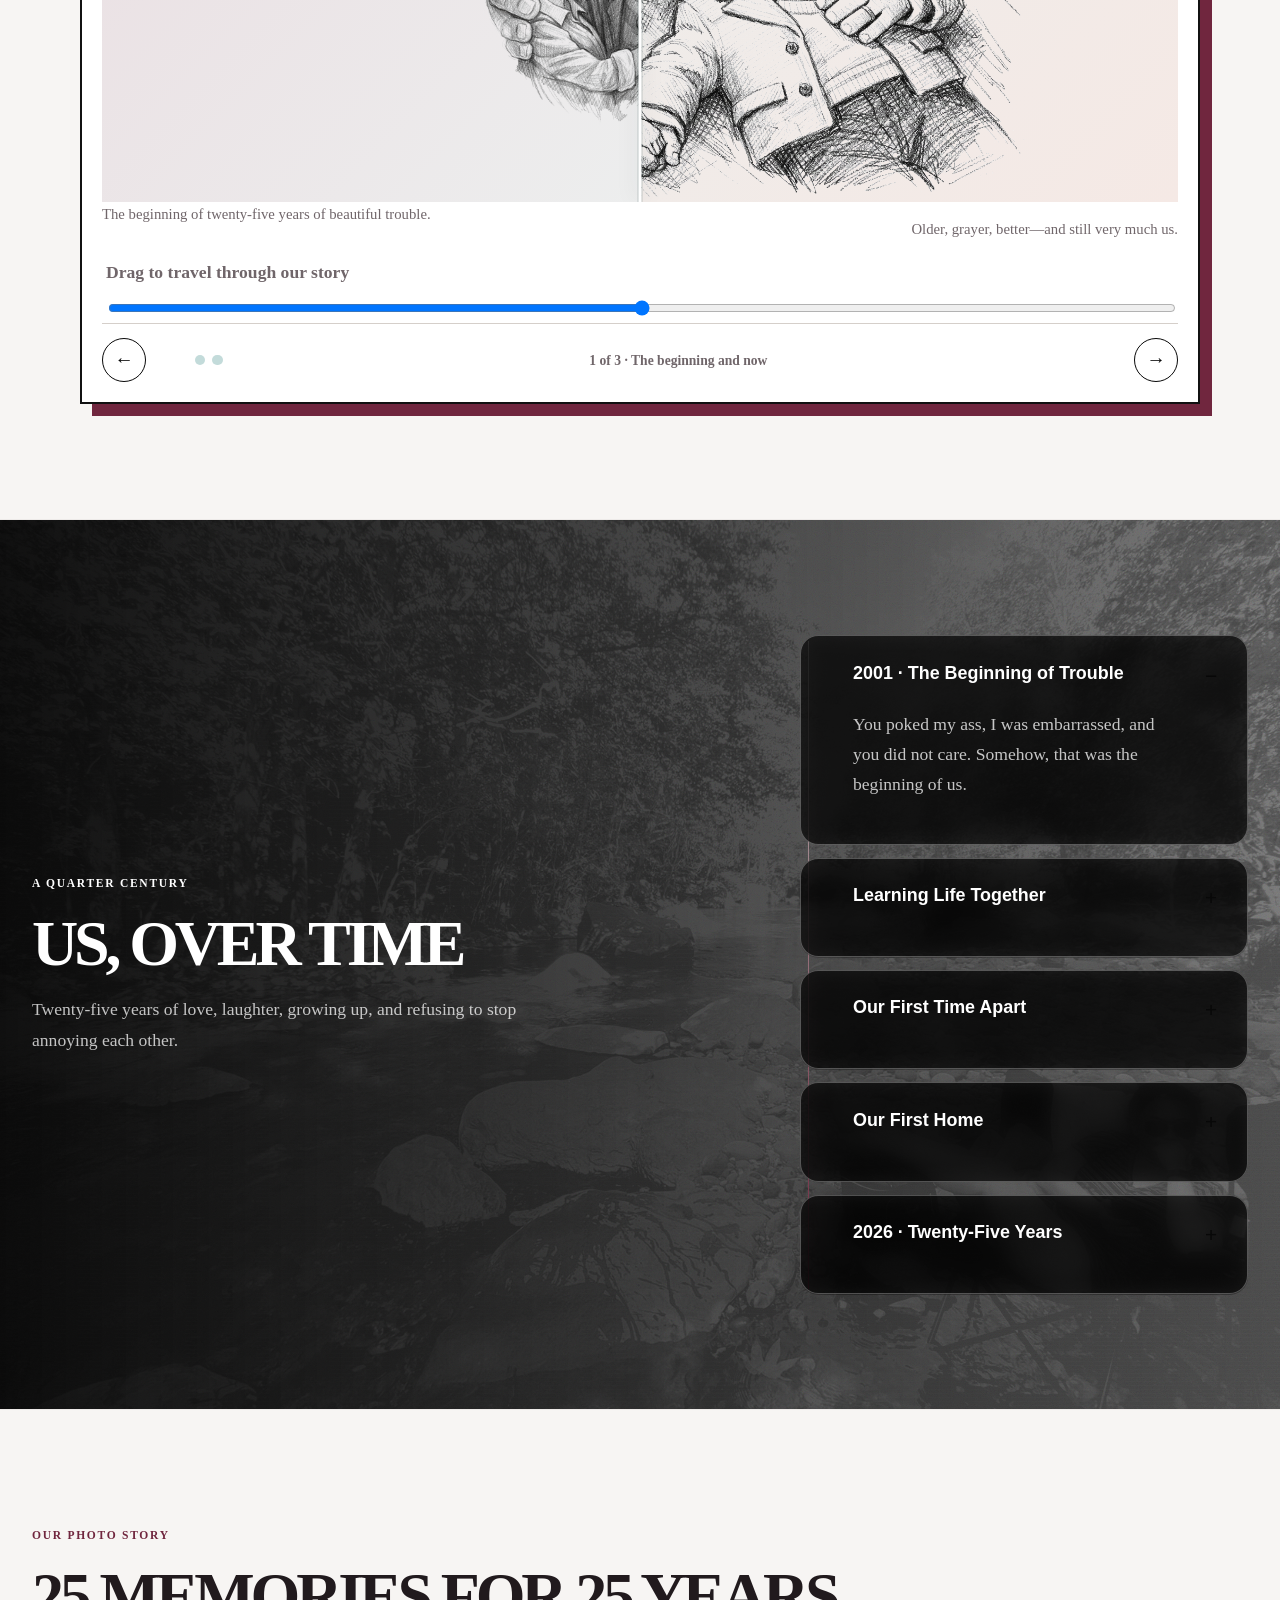
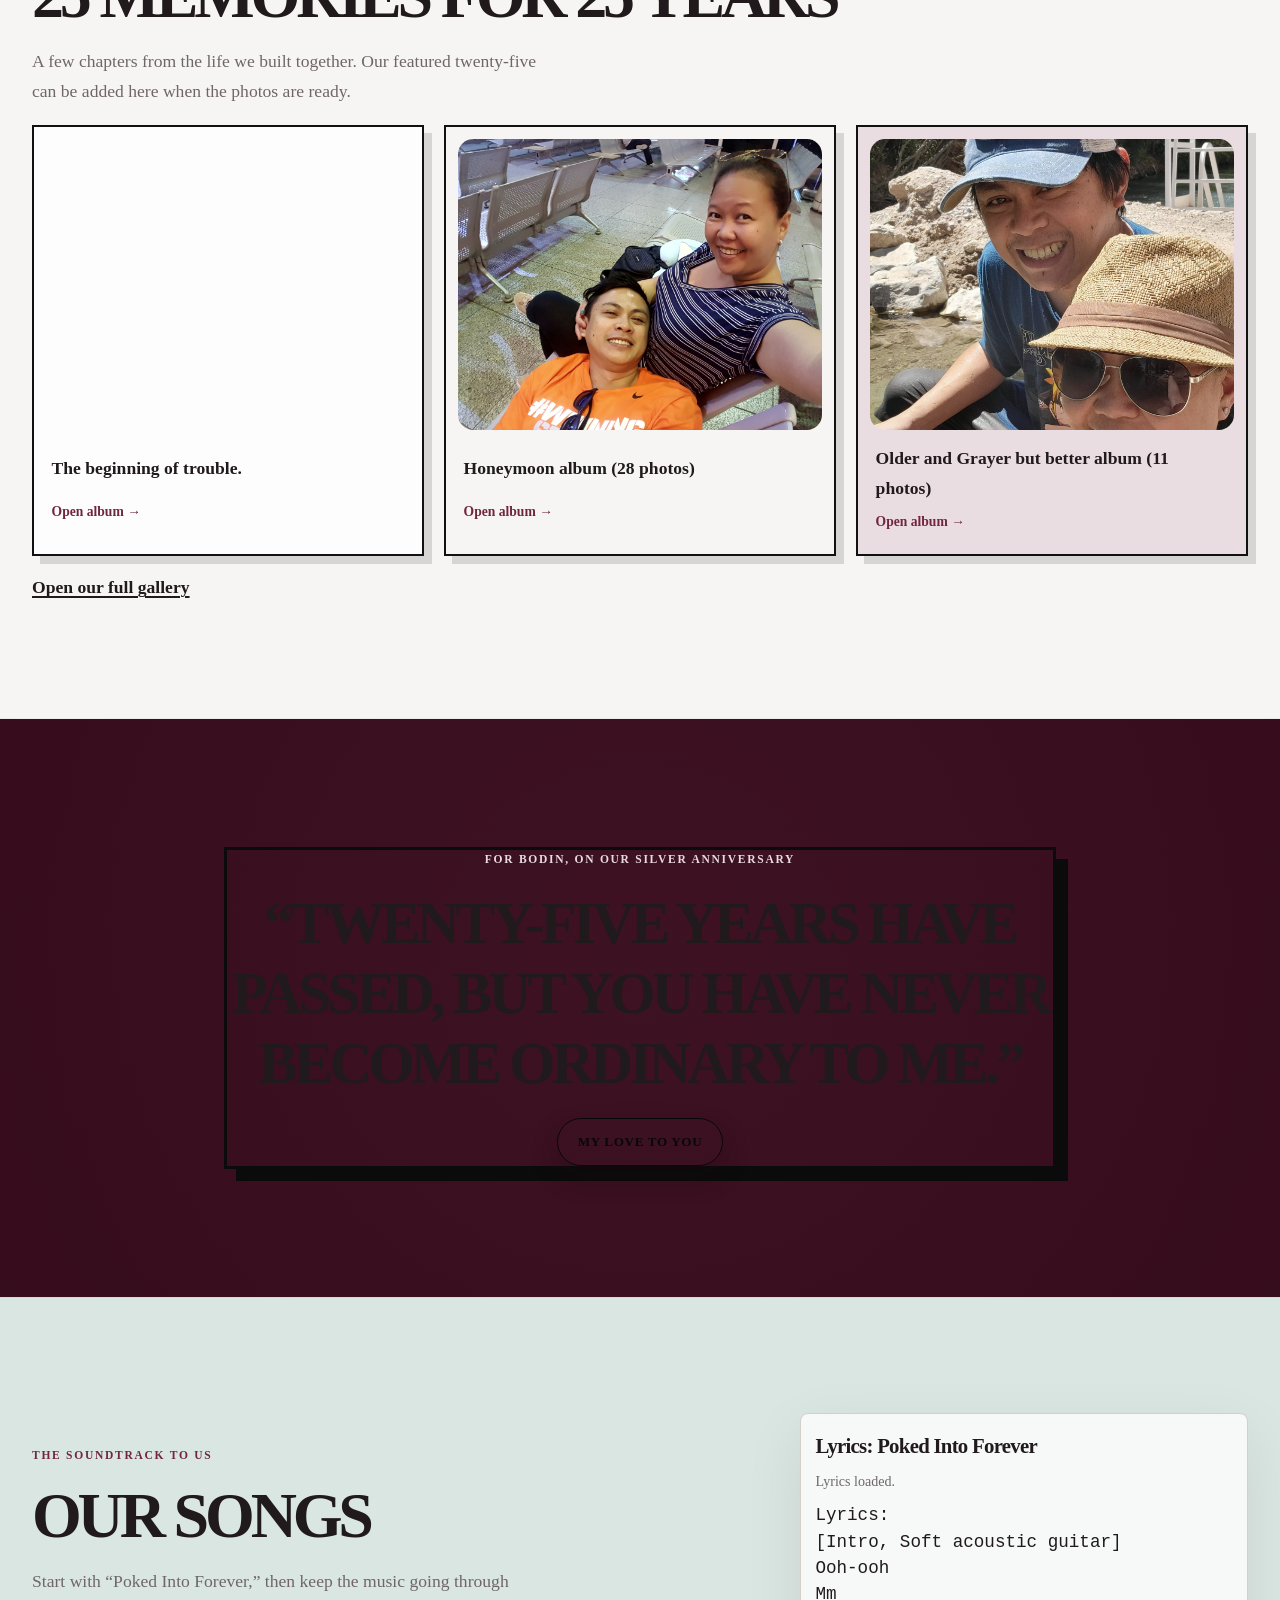
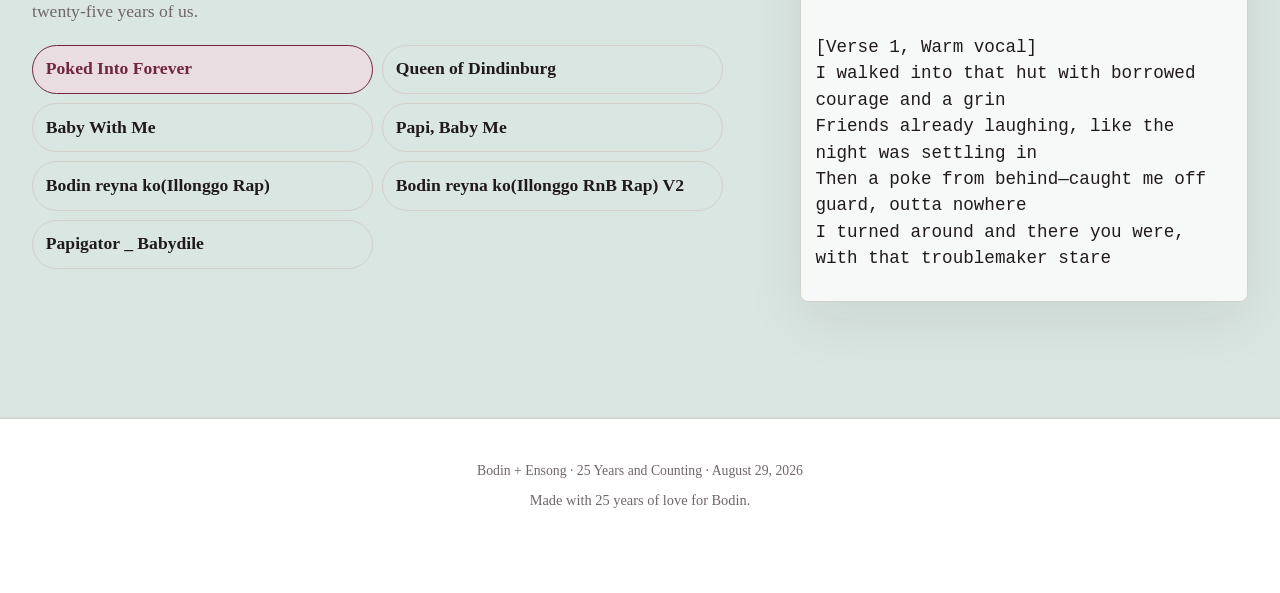
==== commit 83a8c9b6: "Layer film grain behind text" ====
--- a/index.html
+++ b/index.html
@@ -14,7 +14,7 @@
   <meta name="twitter:card" content="summary_large_image">
   <title>25 Years of Us | Bodin + Ensong</title>
   <link rel="preload" as="image" href="assets/images/journey-hero-grain-v1.png">
-  <link rel="stylesheet" href="assets/css/styles.css?v=20260829-mobile2">
+  <link rel="stylesheet" href="assets/css/styles.css?v=20260829-grain1">
   <script defer src="assets/js/main.js?v=20260829-mobile2"></script>
 </head>
 <body data-page="home">
--- a/assets/css/styles.css
+++ b/assets/css/styles.css
@@ -3283,3 +3283,93 @@
   html,
   body { overflow-x: hidden; }
 }
+
+/* Film grain belongs above photographs and below interface/text */
+body::after { display: none; }
+
+.journey-hero-grain,
+.letter-backgrounds::before,
+.recollection-section::before {
+  background-image: url("data:image/svg+xml,%3Csvg viewBox='0 0 180 180' xmlns='http://www.w3.org/2000/svg'%3E%3Cfilter id='filmNoise'%3E%3CfeTurbulence type='fractalNoise' baseFrequency='.9' numOctaves='5' seed='7' stitchTiles='stitch'/%3E%3C/filter%3E%3Crect width='100%25' height='100%25' filter='url(%23filmNoise)' opacity='.95'/%3E%3C/svg%3E");
+  background-repeat: repeat;
+  background-size: 150px 150px;
+  mix-blend-mode: overlay;
+  animation: global-grain-shift 140ms steps(2, end) infinite;
+}
+
+.journey-hero-grain {
+  z-index: 1;
+  inset: -25%;
+  width: 150%;
+  height: 150%;
+  opacity: 0.42;
+}
+
+.journey-hero-content {
+  z-index: 2;
+}
+
+.journey-hero > .memory-marquee {
+  z-index: 3;
+  color: #fff;
+  border-color: rgba(255,255,255,.5);
+  background: rgba(0,0,0,.68);
+  backdrop-filter: blur(4px);
+}
+
+.memory-marquee span {
+  color: #fff;
+  text-shadow: 0 1px 10px rgba(0,0,0,.55);
+}
+
+.letter-backgrounds {
+  isolation: isolate;
+}
+
+.letter-bg { z-index: 0; }
+
+.letter-backgrounds::after {
+  z-index: 1;
+}
+
+.letter-backgrounds::before {
+  content: "";
+  position: absolute;
+  z-index: 2;
+  inset: -25%;
+  width: 150%;
+  height: 150%;
+  opacity: 0.44;
+  pointer-events: none;
+}
+
+.recollection-section::before {
+  content: "";
+  position: absolute;
+  z-index: 0;
+  inset: -25%;
+  width: 150%;
+  height: 150%;
+  opacity: 0.32;
+  pointer-events: none;
+}
+
+.recollection-section .container {
+  position: relative;
+  z-index: 1;
+}
+
+@media (max-width: 47.99rem) {
+  .journey-hero-grain,
+  .letter-backgrounds::before { opacity: 0.36; }
+
+  .journey-hero > .memory-marquee {
+    background: rgba(0,0,0,.76);
+  }
+}
+
+@media (prefers-reduced-motion: reduce) {
+  .journey-hero-grain,
+  .letter-backgrounds::before,
+  .recollection-section::before { animation: none; }
+}
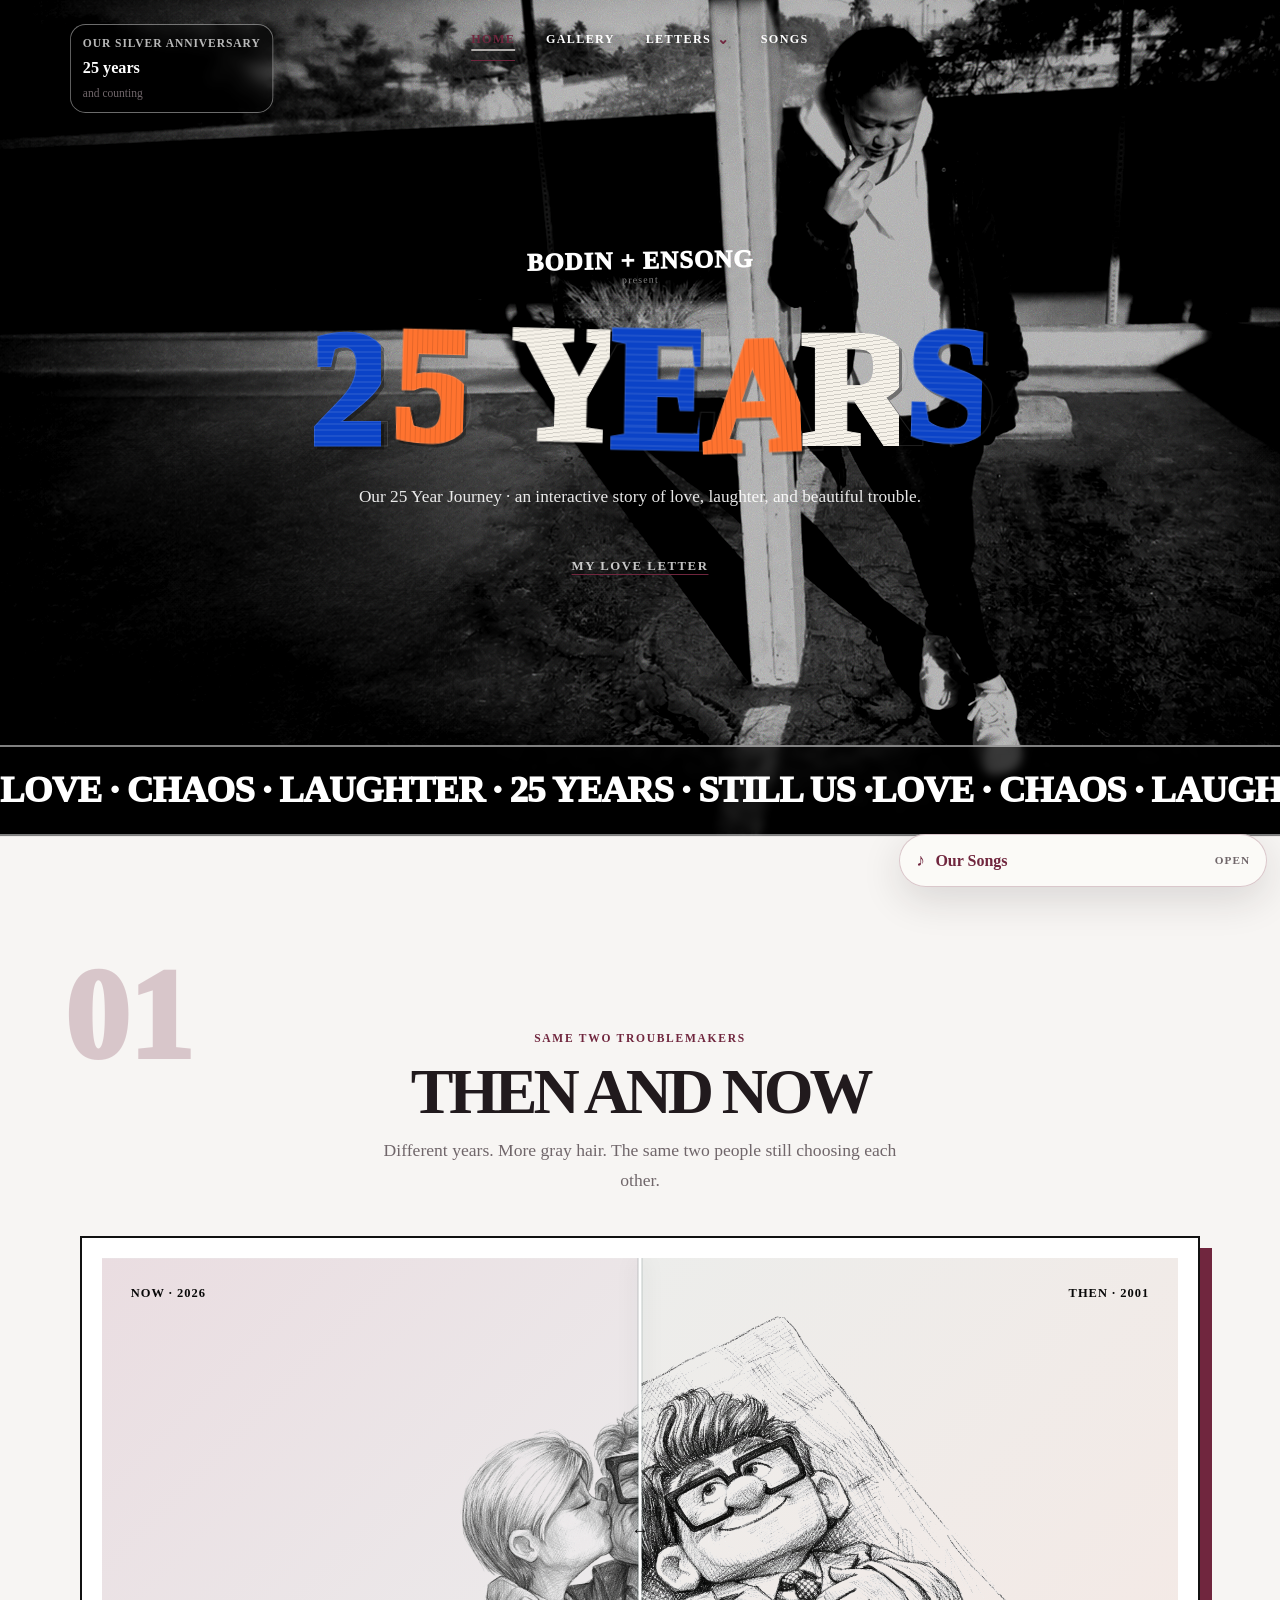
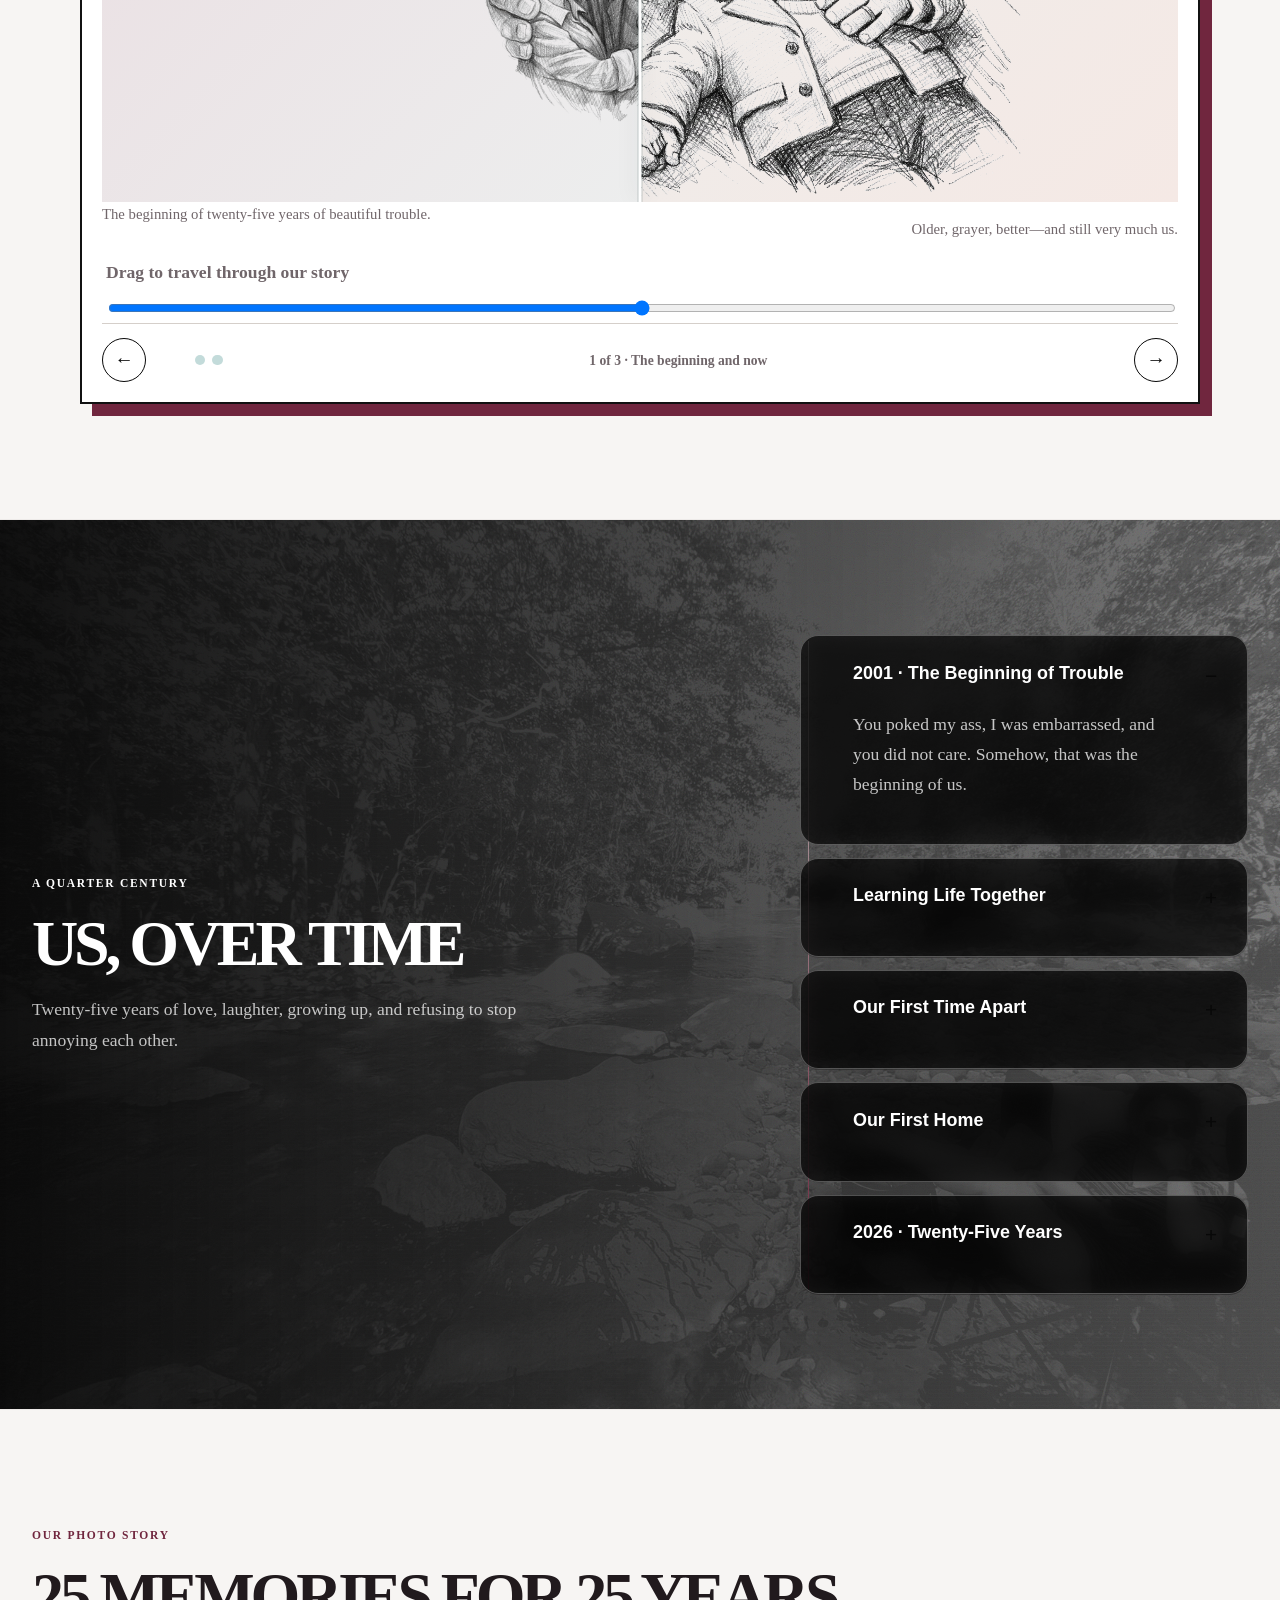
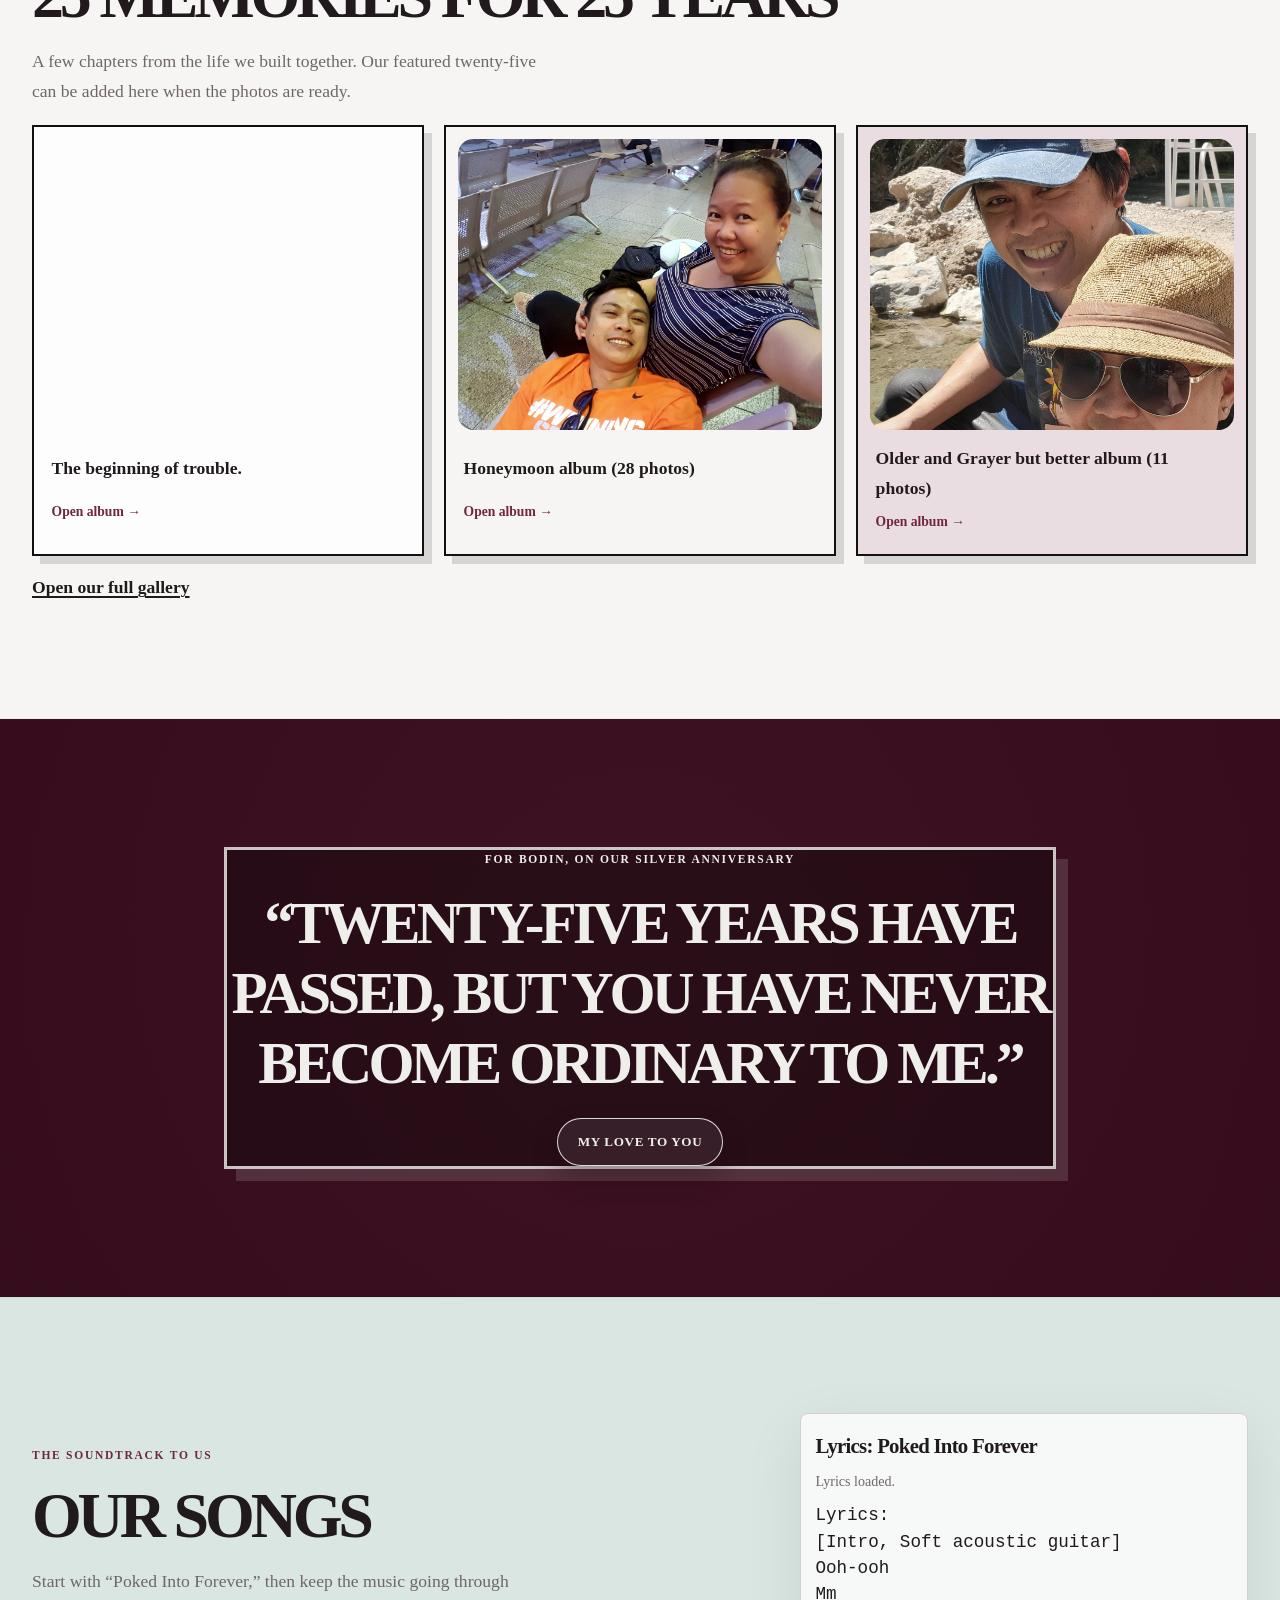
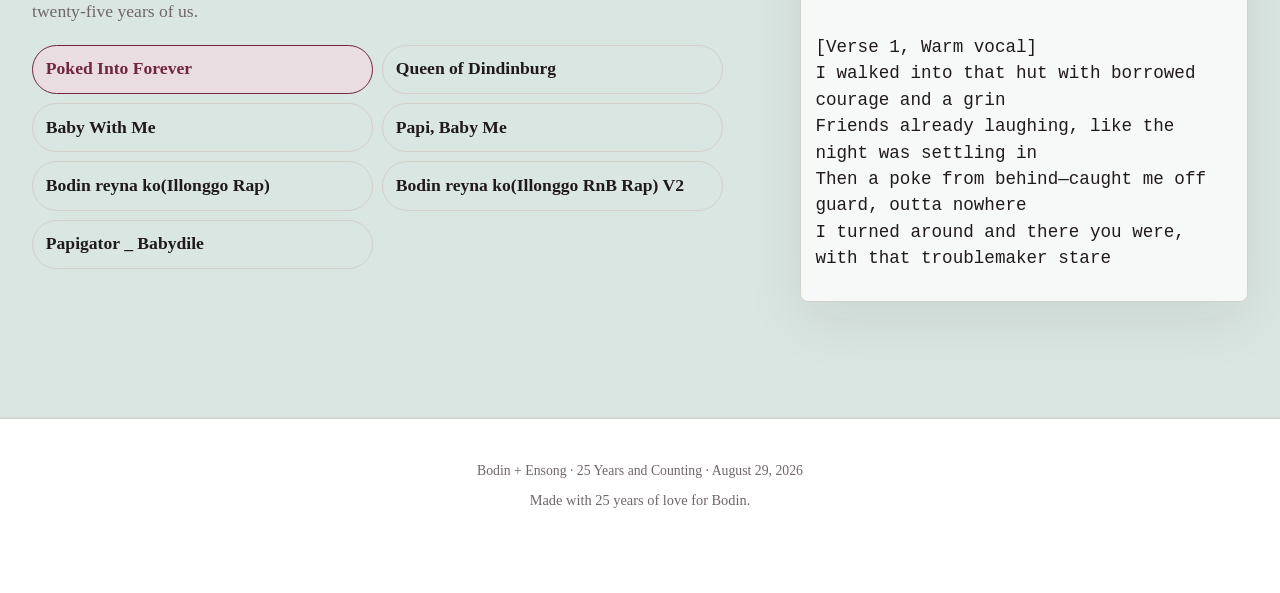
==== commit 02ddbccc: "Improve anniversary callout contrast" ====
--- a/index.html
+++ b/index.html
@@ -14,7 +14,7 @@
   <meta name="twitter:card" content="summary_large_image">
   <title>25 Years of Us | Bodin + Ensong</title>
   <link rel="preload" as="image" href="assets/images/journey-hero-grain-v1.png">
-  <link rel="stylesheet" href="assets/css/styles.css?v=20260829-grain1">
+  <link rel="stylesheet" href="assets/css/styles.css?v=20260829-contrast1">
   <script defer src="assets/js/main.js?v=20260829-mobile2"></script>
 </head>
 <body data-page="home">
--- a/assets/css/styles.css
+++ b/assets/css/styles.css
@@ -2497,6 +2497,31 @@
   background: var(--acid);
 }
 
+/* Keep the anniversary invitation readable against its dark cinematic panel. */
+.anniversary-letter-preview .letter-preview-card,
+.anniversary-letter-preview .letter-preview-card blockquote,
+.anniversary-letter-preview .letter-preview-card .eyebrow {
+  color: #eeeeea;
+}
+
+.anniversary-letter-preview .letter-preview-card {
+  border-color: rgba(238, 238, 234, 0.82);
+  background: rgba(10, 8, 9, 0.38);
+  box-shadow: 12px 12px 0 rgba(238, 238, 234, 0.14);
+}
+
+.anniversary-letter-preview .letter-preview-card .button-primary {
+  color: #eeeeea;
+  border-color: rgba(238, 238, 234, 0.9);
+  background: rgba(238, 238, 234, 0.08);
+}
+
+.anniversary-letter-preview .letter-preview-card .button-primary:hover,
+.anniversary-letter-preview .letter-preview-card .button-primary:focus-visible {
+  color: #171315;
+  background: #eeeeea;
+}
+
 #songGallerySection { background: #d9e6e2; }
 
 .letter-card {
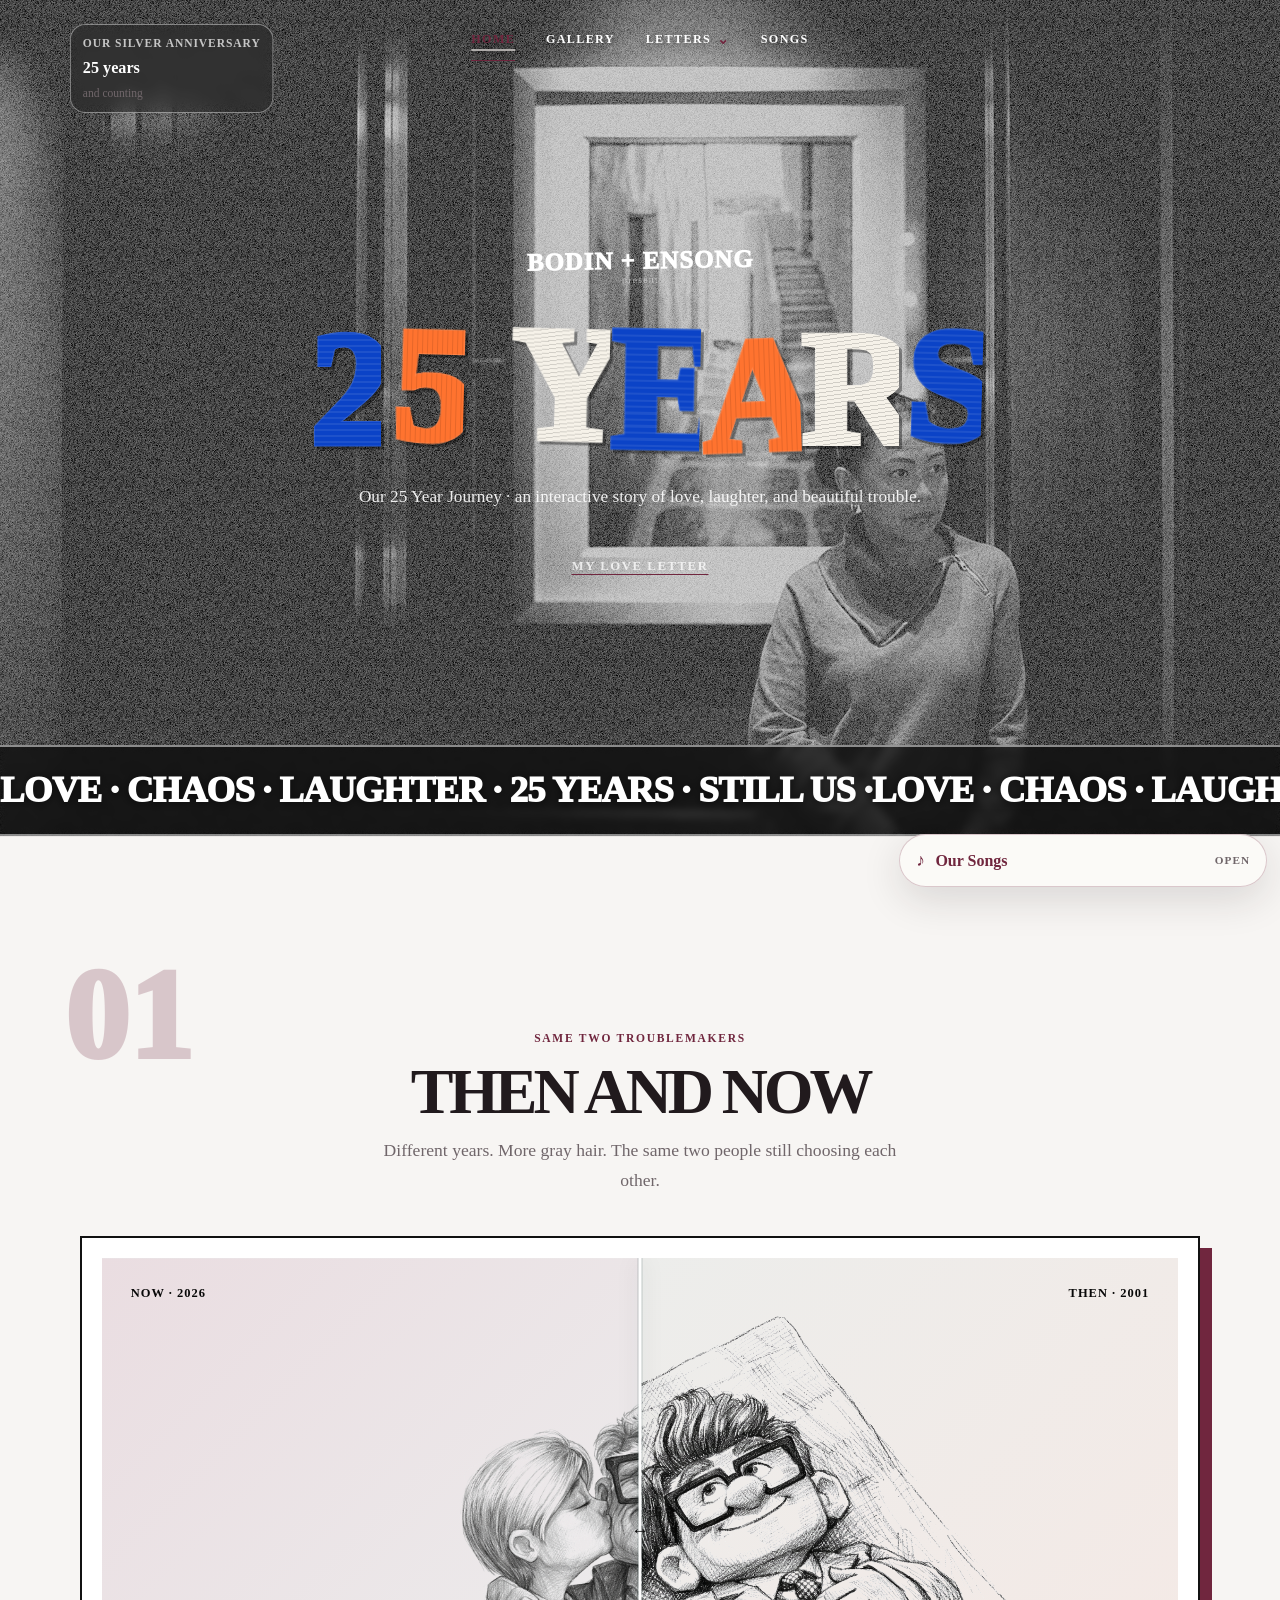
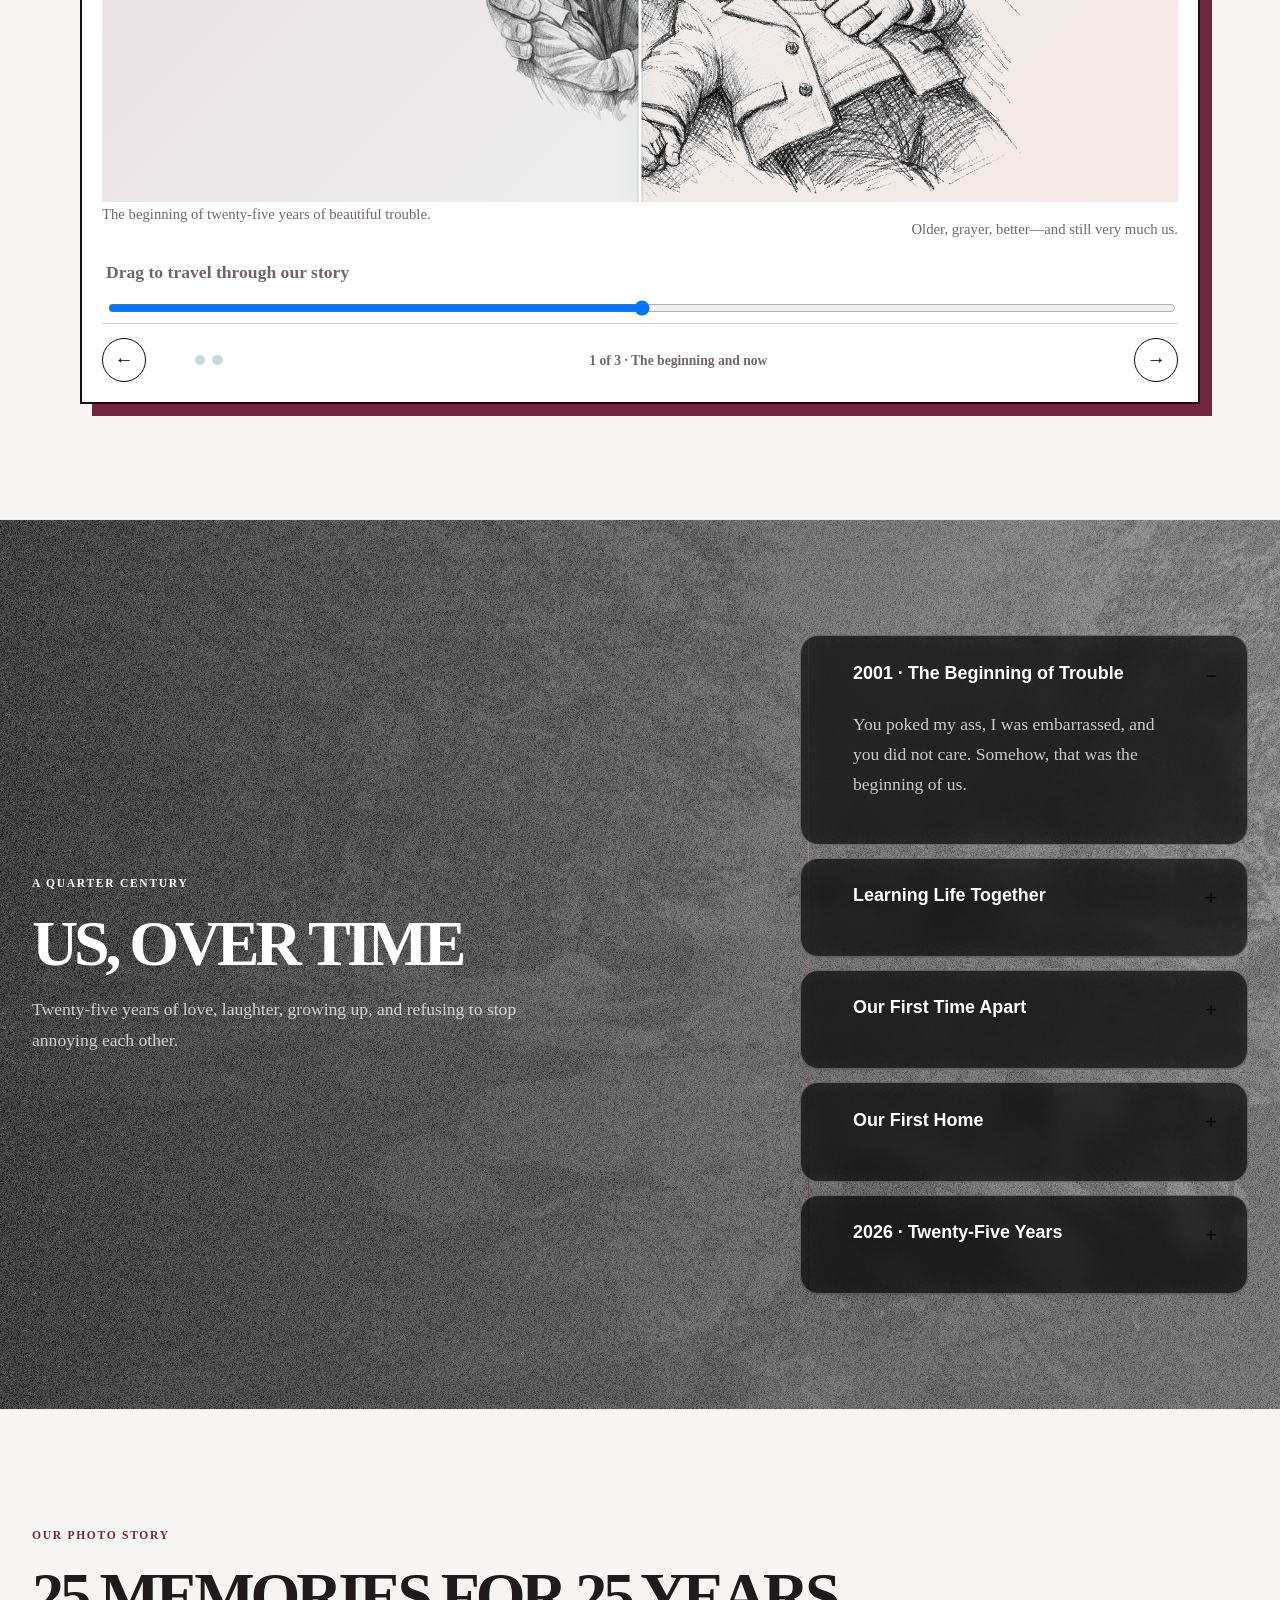
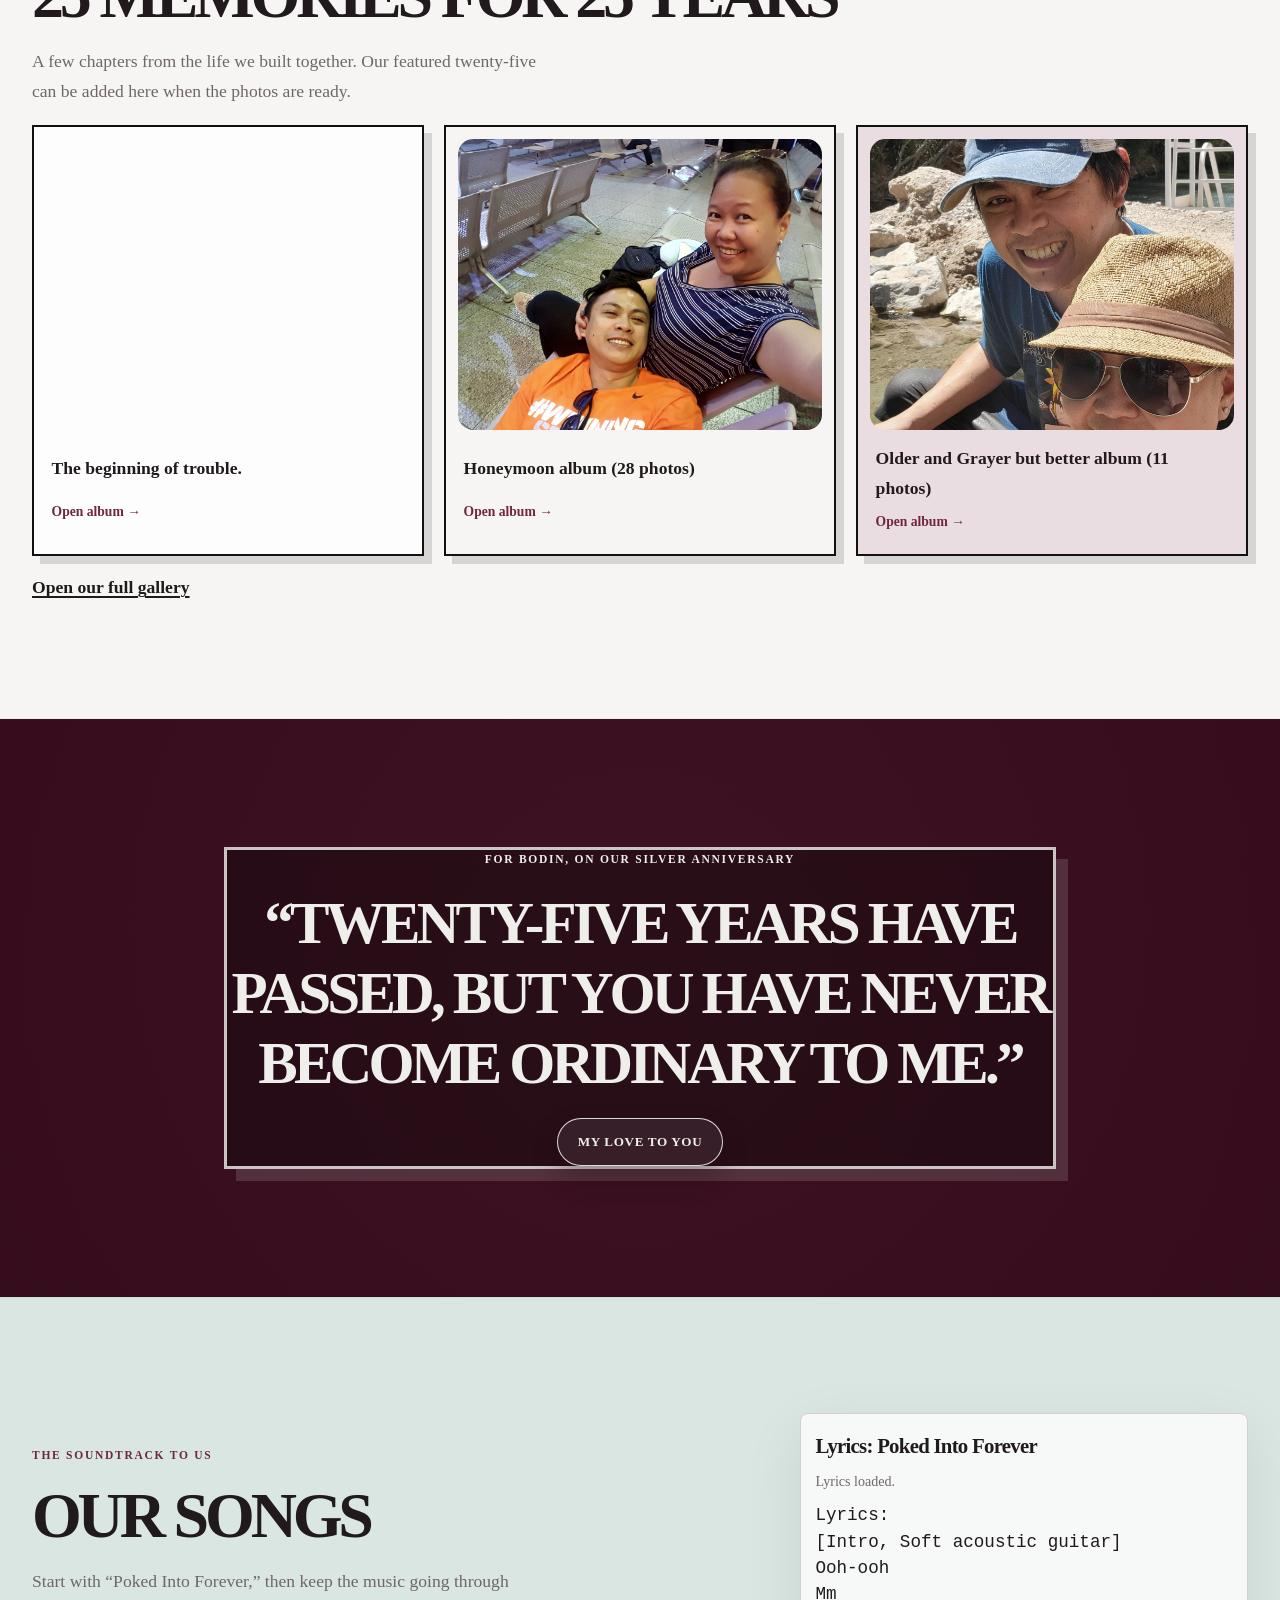
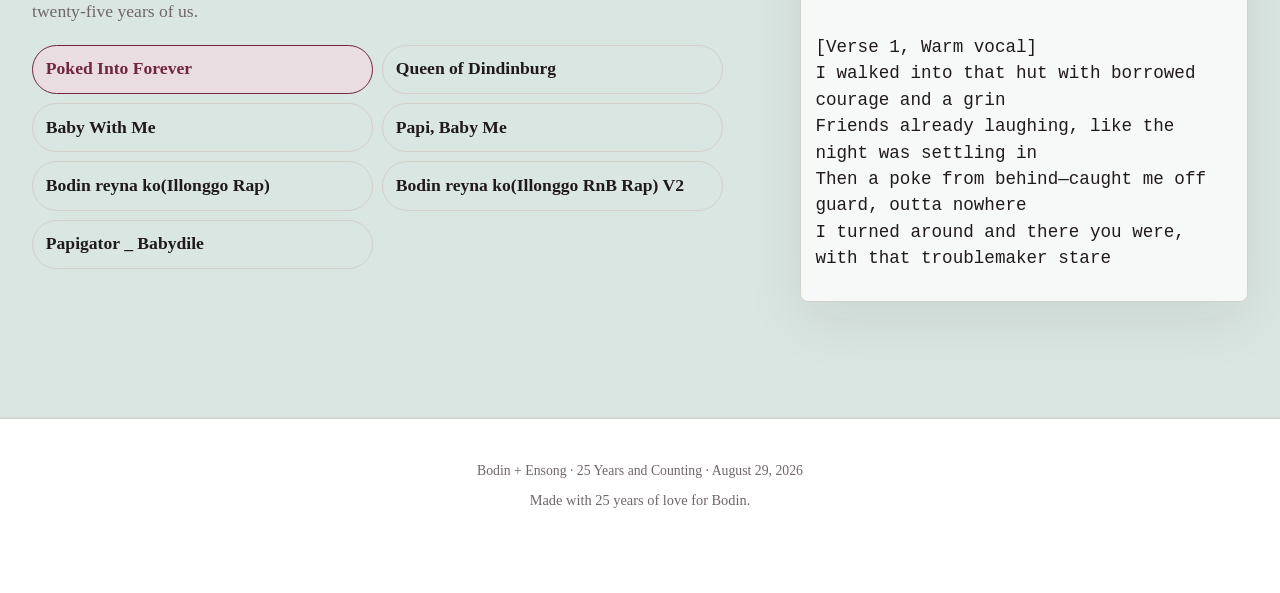
==== commit f1c1abed: "Strengthen animated film grain" ====
--- a/index.html
+++ b/index.html
@@ -14,7 +14,7 @@
   <meta name="twitter:card" content="summary_large_image">
   <title>25 Years of Us | Bodin + Ensong</title>
   <link rel="preload" as="image" href="assets/images/journey-hero-grain-v1.png">
-  <link rel="stylesheet" href="assets/css/styles.css?v=20260829-contrast1">
+  <link rel="stylesheet" href="assets/css/styles.css?v=20260829-grain2">
   <script defer src="assets/js/main.js?v=20260829-mobile2"></script>
 </head>
 <body data-page="home">
@@ -47,6 +47,8 @@
       <section class="journey-hero js-reveal">
         <div class="journey-backgrounds" role="img" aria-label="Grainy black-and-white memories of Bodin and Ensong">
           <div class="journey-bg is-active" style="background-image:url('assets/images/journey-hero-grain-v1.png')"></div>
+          <div class="journey-bg" style="background-image:url('assets/images/journey-hero-gallery-bw-v1.jpg')"></div>
+          <div class="journey-bg" style="background-image:url('assets/images/journey-hero-sunlight-bw-v1.jpg')"></div>
           <div class="journey-bg" style="background-image:url('assets/images/memory-3-hk/20170715_190003.jpg')"></div>
           <div class="journey-bg" style="background-image:url('assets/images/Older%20and%20Grayer%20but%20better/493912560_10232565537775828_6919675917212718169_n.jpg')"></div>
           <div class="journey-bg" style="background-image:url('assets/images/older-and-grayer-but-better-06.jpg')"></div>
--- a/assets/css/styles.css
+++ b/assets/css/styles.css
@@ -2925,7 +2925,19 @@
 
 body:not([data-page="home"]):not([data-page="letter"]) .site-header .site-nav > a,
 body:not([data-page="home"]):not([data-page="letter"]) .site-header .nav-dropdown > summary {
-  text-shadow: 0 1px 10px rgba(255,255,255,.95);
+  color: #f2f2ee;
+  text-shadow: 0 1px 10px rgba(0,0,0,.82);
+}
+
+body:not([data-page="home"]):not([data-page="letter"]) .site-header .site-nav {
+  padding: 0.7rem 1rem;
+  border: 1px solid rgba(255,255,255,.28);
+  border-radius: 999px;
+  color: #f2f2ee;
+  background: rgba(7,7,7,.68);
+  box-shadow: 0 8px 30px rgba(0,0,0,.18);
+  backdrop-filter: blur(14px);
+  -webkit-backdrop-filter: blur(14px);
 }
 
 .site-header .nav-dropdown-menu {
@@ -3066,7 +3078,9 @@
     padding: 0.85rem;
     color: #fff;
     border: 1px solid rgba(255,255,255,.28);
+    border-radius: 1rem;
     background: rgba(7,7,7,.92);
+    box-shadow: 0 12px 36px rgba(0,0,0,.3);
     backdrop-filter: blur(14px);
   }
   .site-header .site-nav > a,
@@ -3315,11 +3329,22 @@
 .journey-hero-grain,
 .letter-backgrounds::before,
 .recollection-section::before {
-  background-image: url("data:image/svg+xml,%3Csvg viewBox='0 0 180 180' xmlns='http://www.w3.org/2000/svg'%3E%3Cfilter id='filmNoise'%3E%3CfeTurbulence type='fractalNoise' baseFrequency='.9' numOctaves='5' seed='7' stitchTiles='stitch'/%3E%3C/filter%3E%3Crect width='100%25' height='100%25' filter='url(%23filmNoise)' opacity='.95'/%3E%3C/svg%3E");
+  background-image: url("data:image/svg+xml,%3Csvg viewBox='0 0 140 140' xmlns='http://www.w3.org/2000/svg'%3E%3Cfilter id='filmNoise'%3E%3CfeTurbulence type='fractalNoise' baseFrequency='.82' numOctaves='5' seed='11' stitchTiles='stitch'/%3E%3CfeColorMatrix type='saturate' values='0'/%3E%3CfeComponentTransfer%3E%3CfeFuncR type='linear' slope='2.3' intercept='-.65'/%3E%3CfeFuncG type='linear' slope='2.3' intercept='-.65'/%3E%3CfeFuncB type='linear' slope='2.3' intercept='-.65'/%3E%3C/feComponentTransfer%3E%3C/filter%3E%3Crect width='100%25' height='100%25' filter='url(%23filmNoise)' opacity='1'/%3E%3C/svg%3E");
   background-repeat: repeat;
-  background-size: 150px 150px;
-  mix-blend-mode: overlay;
-  animation: global-grain-shift 140ms steps(2, end) infinite;
+  background-size: 115px 115px;
+  mix-blend-mode: hard-light;
+  filter: contrast(1.45) brightness(1.08);
+  will-change: transform, background-position;
+  animation: visible-film-grain 95ms steps(1, end) infinite;
+}
+
+@keyframes visible-film-grain {
+  0% { transform: translate(0, 0); background-position: 0 0; }
+  20% { transform: translate(-2.5%, 1.5%); background-position: 31px -17px; }
+  40% { transform: translate(1.5%, -2.5%); background-position: -23px 39px; }
+  60% { transform: translate(2.5%, 2%); background-position: 47px 13px; }
+  80% { transform: translate(-1.5%, -1%); background-position: -37px -29px; }
+  100% { transform: translate(0, 0); background-position: 0 0; }
 }
 
 .journey-hero-grain {
@@ -3327,7 +3352,7 @@
   inset: -25%;
   width: 150%;
   height: 150%;
-  opacity: 0.42;
+  opacity: 0.68;
 }
 
 .journey-hero-content {
@@ -3364,7 +3389,7 @@
   inset: -25%;
   width: 150%;
   height: 150%;
-  opacity: 0.44;
+  opacity: 0.66;
   pointer-events: none;
 }
 
@@ -3375,7 +3400,7 @@
   inset: -25%;
   width: 150%;
   height: 150%;
-  opacity: 0.32;
+  opacity: 0.54;
   pointer-events: none;
 }
 
@@ -3386,7 +3411,7 @@
 
 @media (max-width: 47.99rem) {
   .journey-hero-grain,
-  .letter-backgrounds::before { opacity: 0.36; }
+  .letter-backgrounds::before { opacity: 0.58; }
 
   .journey-hero > .memory-marquee {
     background: rgba(0,0,0,.76);
